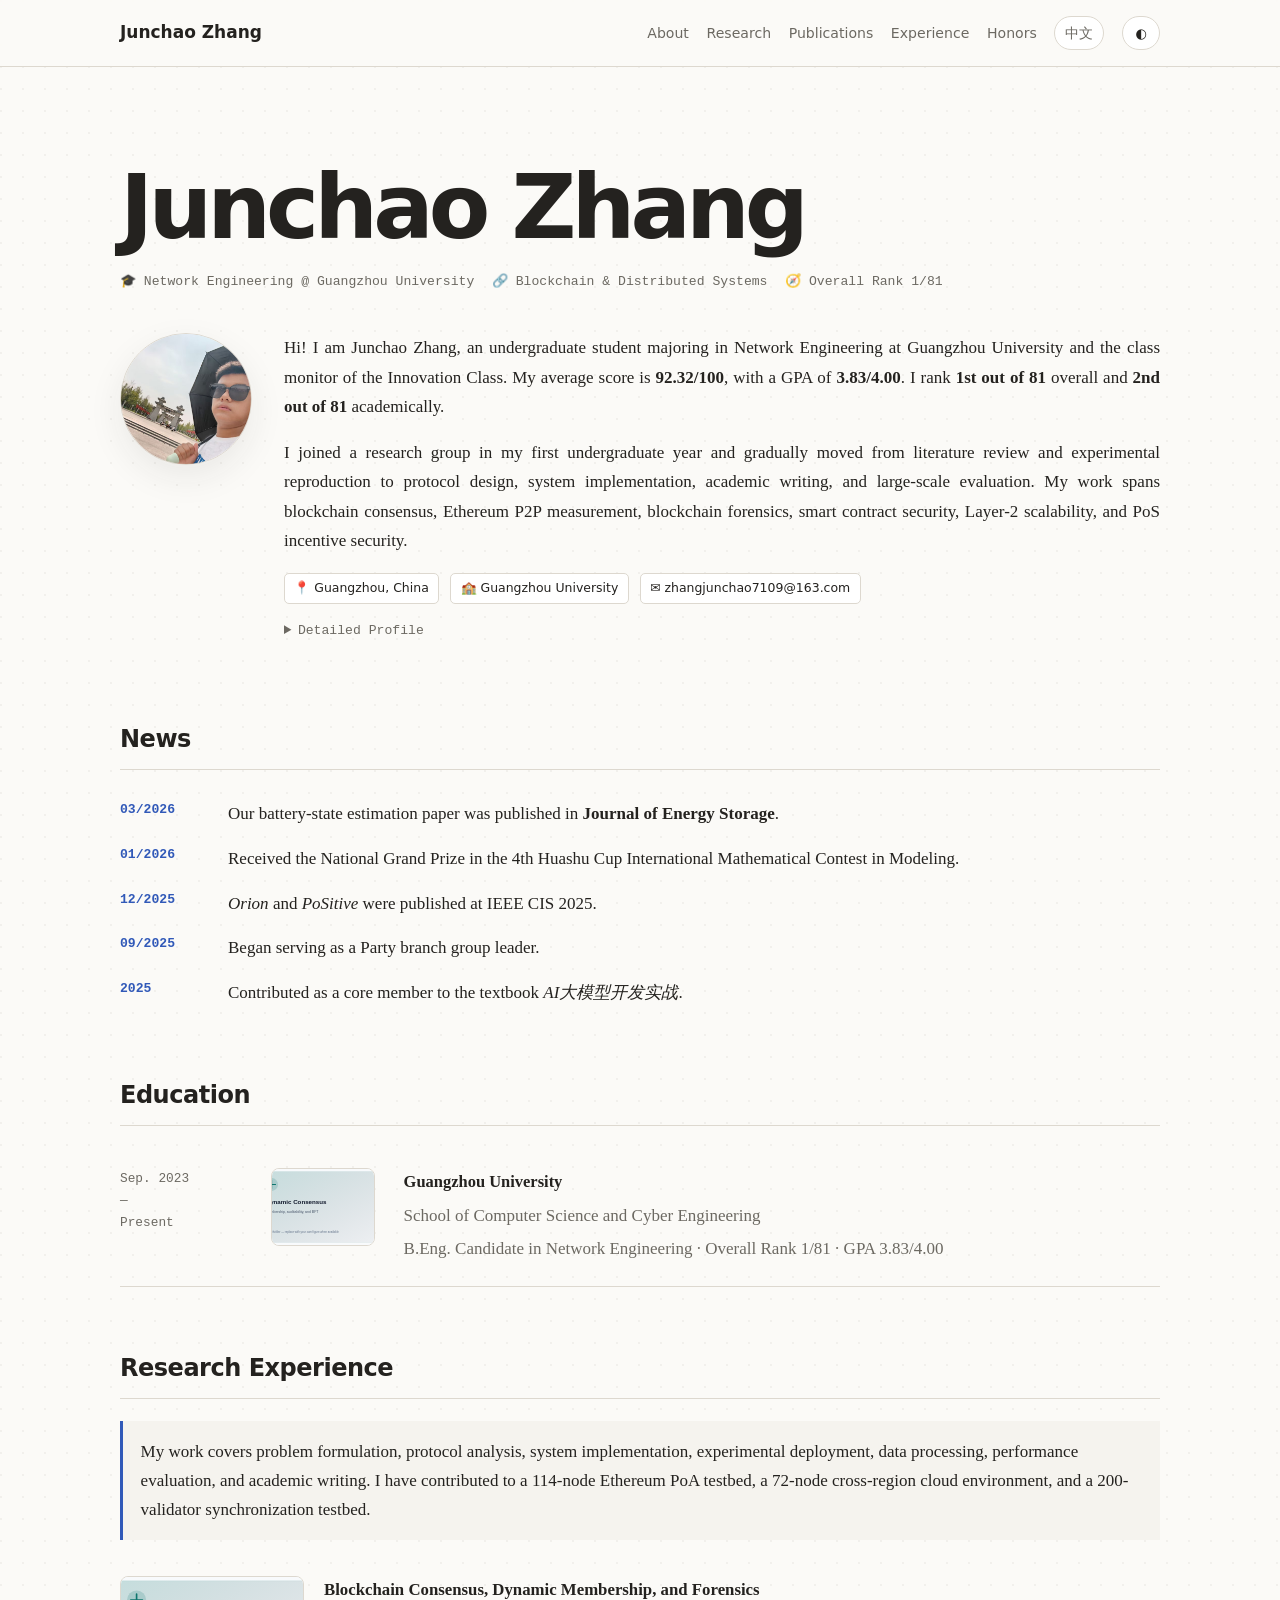
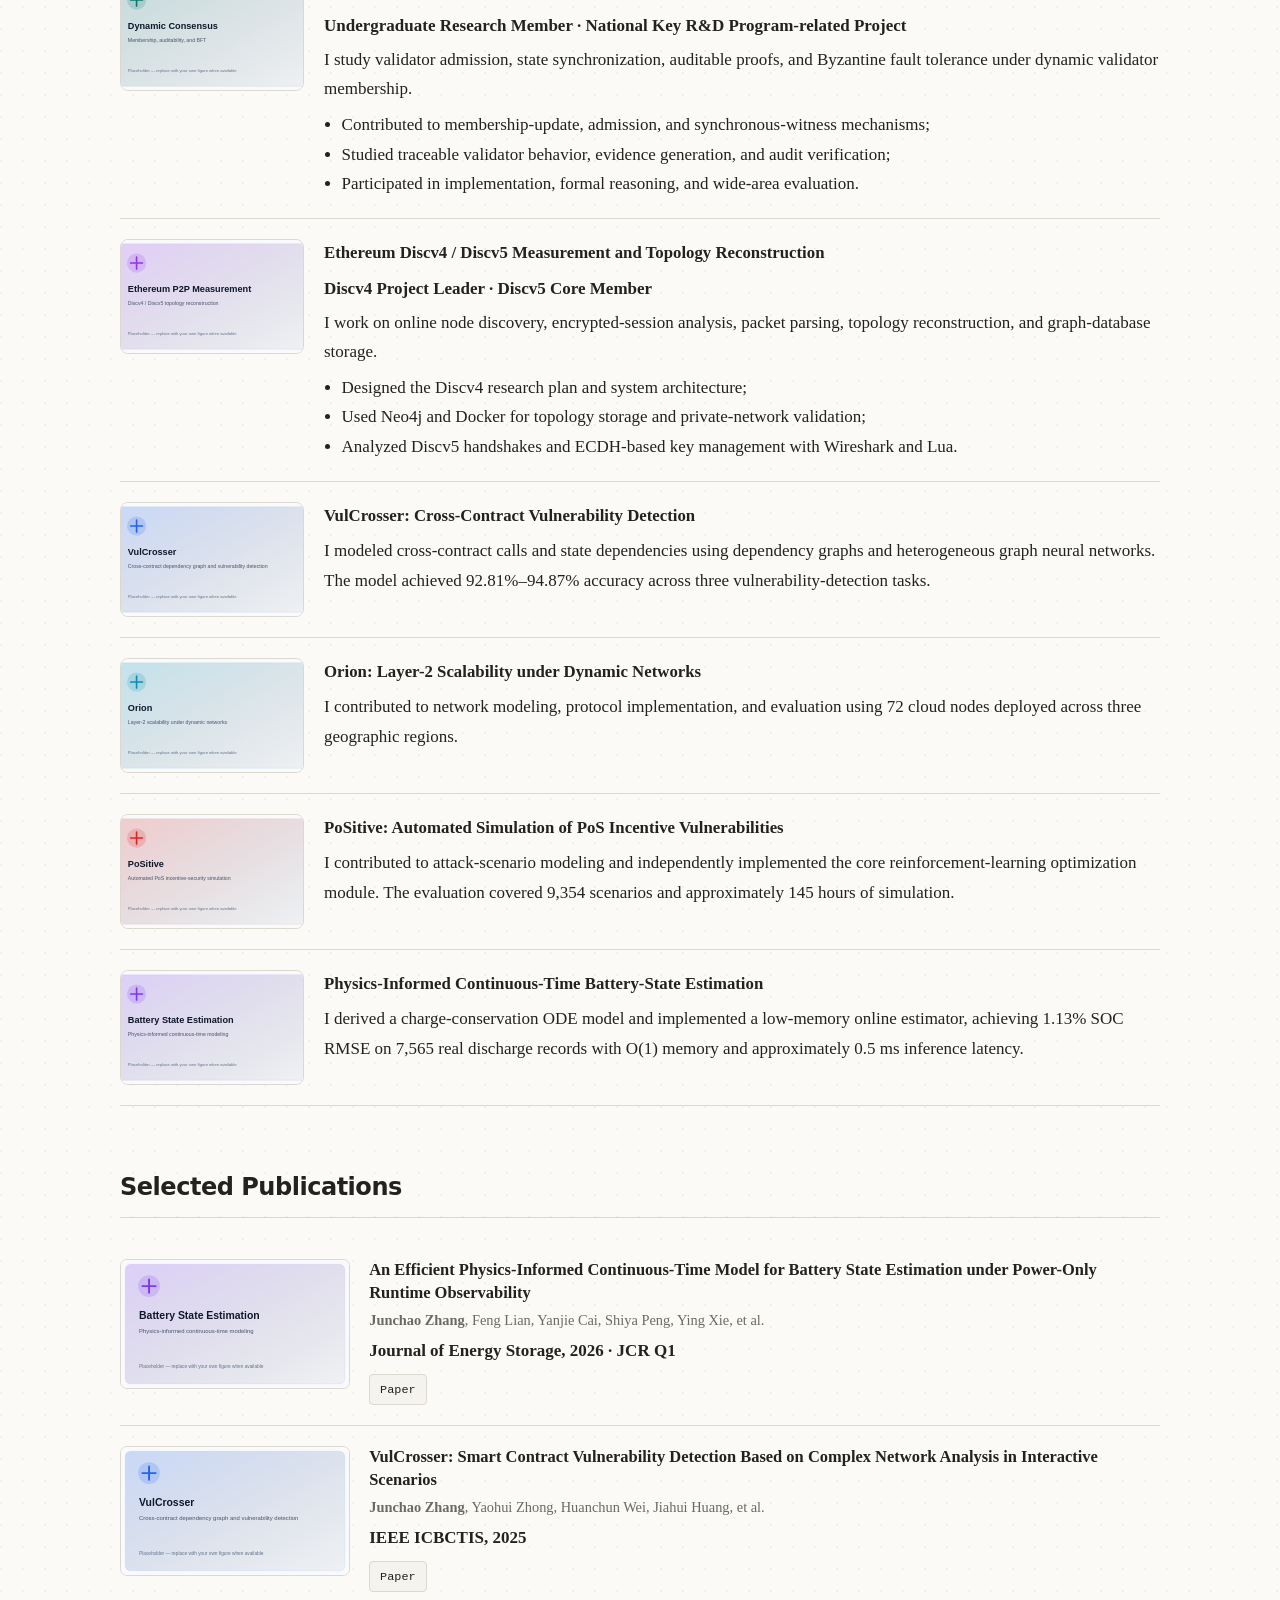
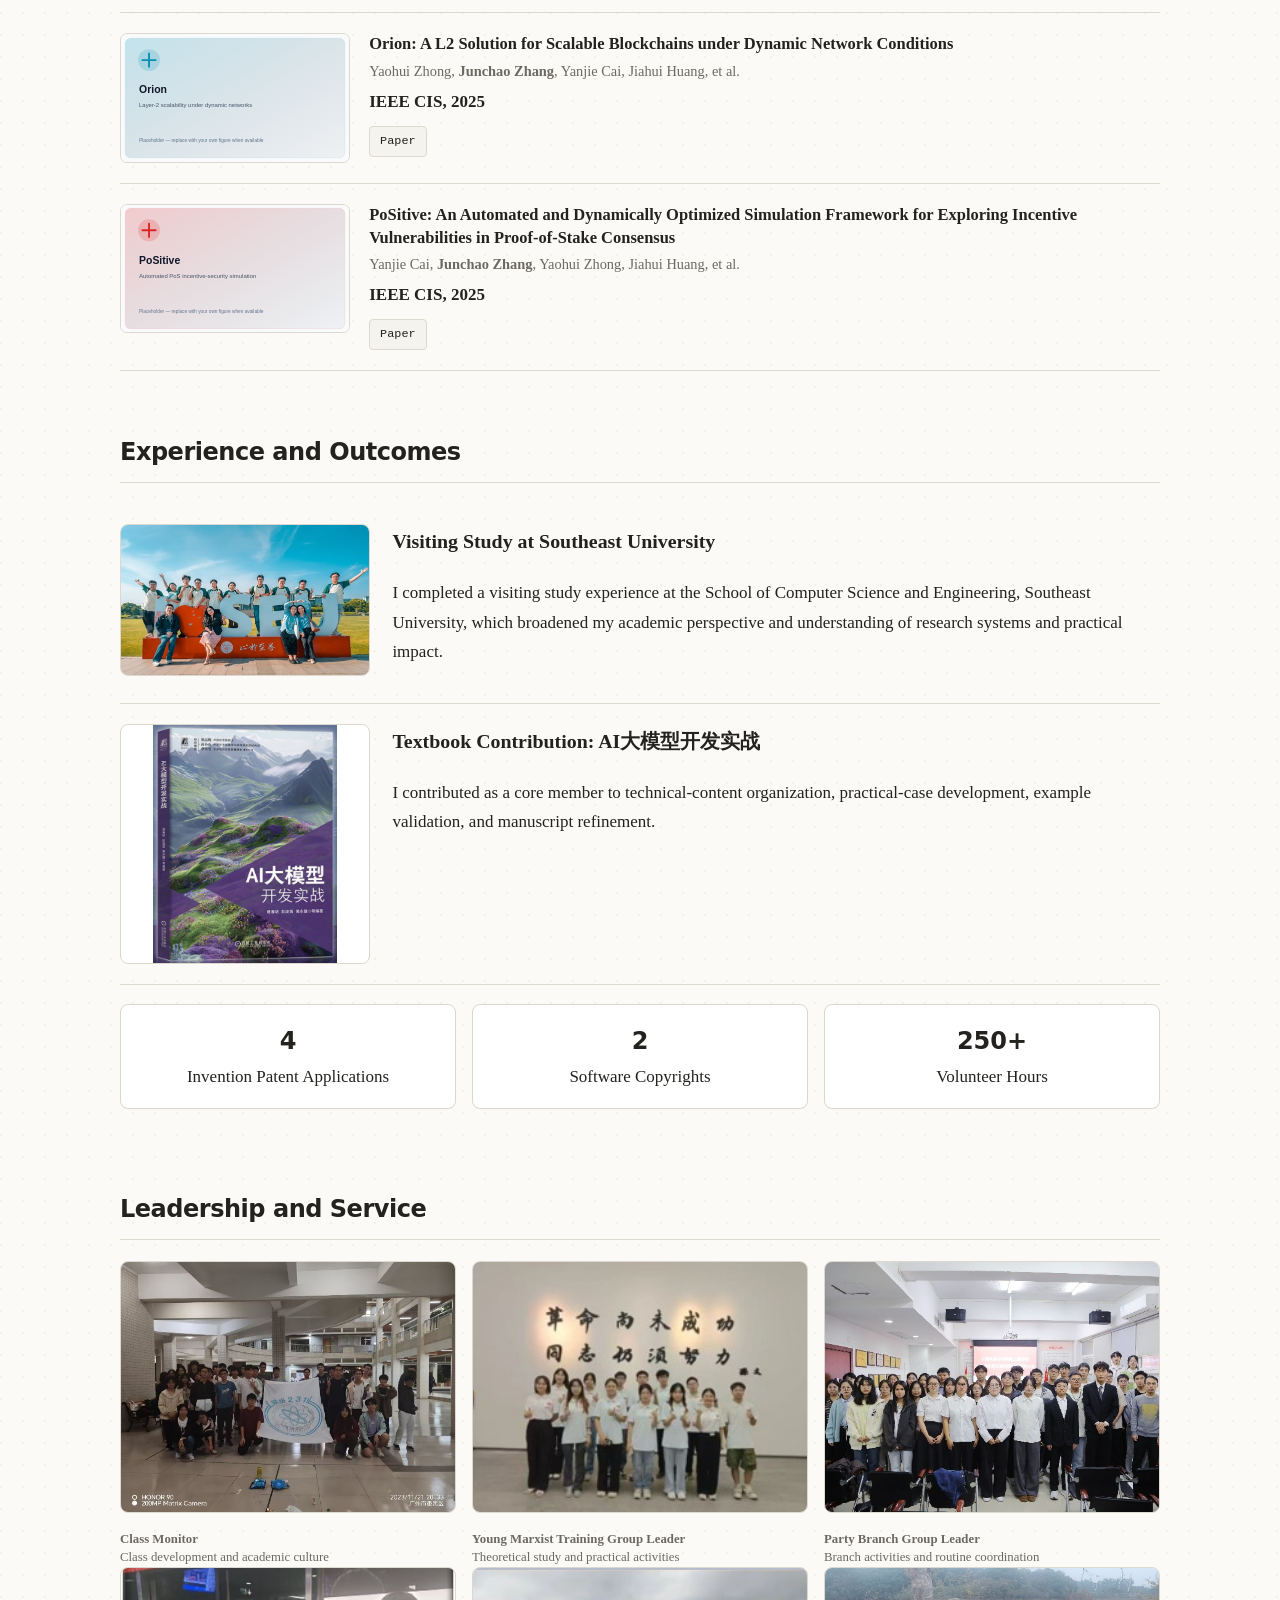
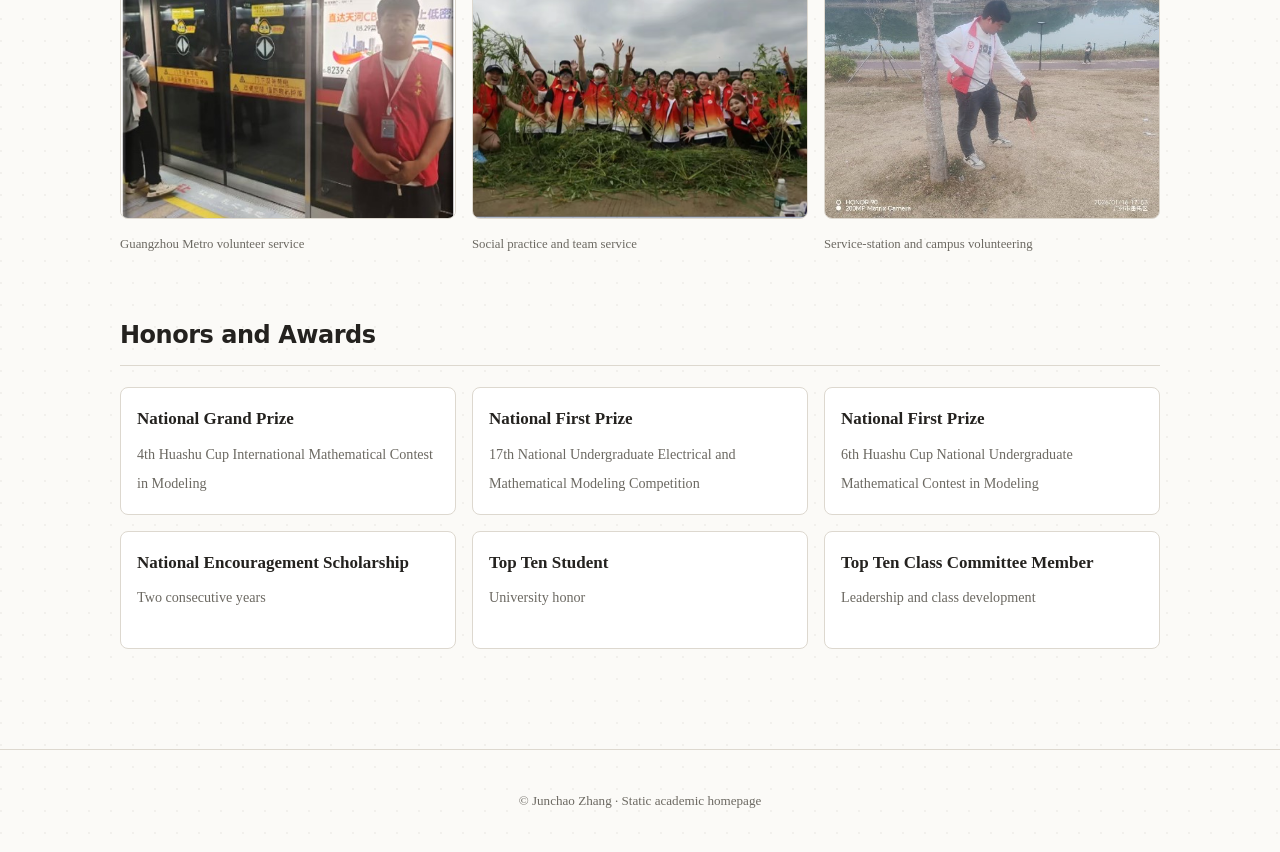
==== index.html @ 61261e75 "Add files via upload" ====
<!doctype html>
<html lang="en">
<head>
  <meta charset="utf-8">
  <meta name="viewport" content="width=device-width, initial-scale=1">
  <meta name="description" content="Junchao Zhang — Blockchain Systems · Distributed Systems · Network Measurement & Security">
  <title>Junchao Zhang</title>
  <link rel="stylesheet" href="css/style.css">
</head>
<body>
  <nav class="site-nav">
    <div class="nav-inner">
      <a class="brand" href="./">Junchao Zhang</a>
      <div class="nav-links">
        <a class="section-link" href="#about">About</a>
<a class="section-link" href="#research">Research</a>
<a class="section-link" href="#publications">Publications</a>
<a class="section-link" href="#experience">Experience</a>
<a class="section-link" href="#honors">Honors</a>
        <a class="tool-button" href="zh/">中文</a>
        <button class="tool-button" type="button" data-theme-toggle aria-label="Toggle theme">◐</button>
      </div>
    </div>
  </nav>

  <main>
<section id="about" class="hero">
  <h1>Junchao Zhang</h1>
  <div class="hero-tags">
    <span>🎓 Network Engineering @ Guangzhou University</span>
    <span>🔗 Blockchain & Distributed Systems</span>
    <span>🧭 Overall Rank 1/81</span>
  </div>

  <div class="intro-grid">
    <img class="avatar" src="images/profile.jpg" alt="Junchao Zhang">
    <div class="intro-text">
      <p>Hi! I am Junchao Zhang, an undergraduate student majoring in Network Engineering at Guangzhou University and the class monitor of the Innovation Class. My average score is <strong>92.32/100</strong>, with a GPA of <strong>3.83/4.00</strong>. I rank <strong>1st out of 81</strong> overall and <strong>2nd out of 81</strong> academically.</p>
      <p>I joined a research group in my first undergraduate year and gradually moved from literature review and experimental reproduction to protocol design, system implementation, academic writing, and large-scale evaluation. My work spans blockchain consensus, Ethereum P2P measurement, blockchain forensics, smart contract security, Layer-2 scalability, and PoS incentive security.</p>
      <div class="contact-row">
        <span class="pill">📍 Guangzhou, China</span>
        <span class="pill">🏫 Guangzhou University</span>
        <a class="pill" href="mailto:zhangjunchao7109@163.com">✉ zhangjunchao7109@163.com</a>
      </div>
      <details class="details">
        <summary>Detailed Profile</summary>
        <p>I am particularly interested in whether systems remain reliable, scalable, auditable, and verifiable under realistic, complex, and dynamic conditions. My research advisors are Associate Professor Teng Huang and Professor Lingxi Peng at Guangzhou University.</p>
      </details>
    </div>
  </div>
</section>

<section id="news">
  <h2 class="section-title">News</h2>
  <ul class="news-list">
    <li><span class="news-date">03/2026</span><span>Our battery-state estimation paper was published in <strong>Journal of Energy Storage</strong>.</span></li>
    <li><span class="news-date">01/2026</span><span>Received the National Grand Prize in the 4th Huashu Cup International Mathematical Contest in Modeling.</span></li>
    <li><span class="news-date">12/2025</span><span><em>Orion</em> and <em>PoSitive</em> were published at IEEE CIS 2025.</span></li>
    <li><span class="news-date">09/2025</span><span>Began serving as a Party branch group leader.</span></li>
    <li><span class="news-date">2025</span><span>Contributed as a core member to the textbook <em>AI大模型开发实战</em>.</span></li>
  </ul>
</section>

<section id="education">
  <h2 class="section-title">Education</h2>
  <div class="timeline-item">
    <div class="timeline-date">Sep. 2023<br>—<br>Present</div>
    <img class="timeline-logo" src="images/papers/consensus.svg" alt="Guangzhou University placeholder">
    <div class="timeline-body">
      <h3>Guangzhou University</h3>
      <p>School of Computer Science and Cyber Engineering</p>
      <p>B.Eng. Candidate in Network Engineering · Overall Rank 1/81 · GPA 3.83/4.00</p>
    </div>
  </div>
</section>

<section id="research">
  <h2 class="section-title">Research Experience</h2>
  <p class="research-summary">My work covers problem formulation, protocol analysis, system implementation, experimental deployment, data processing, performance evaluation, and academic writing. I have contributed to a 114-node Ethereum PoA testbed, a 72-node cross-region cloud environment, and a 200-validator synchronization testbed.</p>

  <article class="research-item">
    <img src="images/papers/consensus.svg" alt="Dynamic consensus placeholder">
    <div><h3>Blockchain Consensus, Dynamic Membership, and Forensics</h3><p><strong>Undergraduate Research Member · National Key R&D Program-related Project</strong></p><p>I study validator admission, state synchronization, auditable proofs, and Byzantine fault tolerance under dynamic validator membership.</p><ul><li>Contributed to membership-update, admission, and synchronous-witness mechanisms;</li><li>Studied traceable validator behavior, evidence generation, and audit verification;</li><li>Participated in implementation, formal reasoning, and wide-area evaluation.</li></ul></div>
  </article>

  <article class="research-item">
    <img src="images/papers/ethereum.svg" alt="Ethereum measurement placeholder">
    <div><h3>Ethereum Discv4 / Discv5 Measurement and Topology Reconstruction</h3><p><strong>Discv4 Project Leader · Discv5 Core Member</strong></p><p>I work on online node discovery, encrypted-session analysis, packet parsing, topology reconstruction, and graph-database storage.</p><ul><li>Designed the Discv4 research plan and system architecture;</li><li>Used Neo4j and Docker for topology storage and private-network validation;</li><li>Analyzed Discv5 handshakes and ECDH-based key management with Wireshark and Lua.</li></ul></div>
  </article>

  <article class="research-item">
    <img src="images/papers/vulcrosser.svg" alt="VulCrosser">
    <div><h3>VulCrosser: Cross-Contract Vulnerability Detection</h3><p>I modeled cross-contract calls and state dependencies using dependency graphs and heterogeneous graph neural networks. The model achieved 92.81%–94.87% accuracy across three vulnerability-detection tasks.</p></div>
  </article>

  <article class="research-item">
    <img src="images/papers/orion.svg" alt="Orion">
    <div><h3>Orion: Layer-2 Scalability under Dynamic Networks</h3><p>I contributed to network modeling, protocol implementation, and evaluation using 72 cloud nodes deployed across three geographic regions.</p></div>
  </article>

  <article class="research-item">
    <img src="images/papers/positive.svg" alt="PoSitive">
    <div><h3>PoSitive: Automated Simulation of PoS Incentive Vulnerabilities</h3><p>I contributed to attack-scenario modeling and independently implemented the core reinforcement-learning optimization module. The evaluation covered 9,354 scenarios and approximately 145 hours of simulation.</p></div>
  </article>

  <article class="research-item">
    <img src="images/papers/battery.svg" alt="Battery state estimation">
    <div><h3>Physics-Informed Continuous-Time Battery-State Estimation</h3><p>I derived a charge-conservation ODE model and implemented a low-memory online estimator, achieving 1.13% SOC RMSE on 7,565 real discharge records with O(1) memory and approximately 0.5 ms inference latency.</p></div>
  </article>
</section>

<section id="publications">
  <h2 class="section-title">Selected Publications</h2>
  <article class="paper"><img class="paper-thumb" src="images/papers/battery.svg" alt="Battery paper"><div><h3>An Efficient Physics-Informed Continuous-Time Model for Battery State Estimation under Power-Only Runtime Observability</h3><p class="authors"><strong>Junchao Zhang</strong>, Feng Lian, Yanjie Cai, Shiya Peng, Ying Xie, et al.</p><p class="venue">Journal of Energy Storage, 2026 · JCR Q1</p><div class="buttons"><a class="button" href="https://www.sciencedirect.com/science/article/pii/S2352152X26031920">Paper</a></div></div></article>
  <article class="paper"><img class="paper-thumb" src="images/papers/vulcrosser.svg" alt="VulCrosser paper"><div><h3>VulCrosser: Smart Contract Vulnerability Detection Based on Complex Network Analysis in Interactive Scenarios</h3><p class="authors"><strong>Junchao Zhang</strong>, Yaohui Zhong, Huanchun Wei, Jiahui Huang, et al.</p><p class="venue">IEEE ICBCTIS, 2025</p><div class="buttons"><a class="button" href="https://ieeexplore.ieee.org/document/11387622">Paper</a></div></div></article>
  <article class="paper"><img class="paper-thumb" src="images/papers/orion.svg" alt="Orion paper"><div><h3>Orion: A L2 Solution for Scalable Blockchains under Dynamic Network Conditions</h3><p class="authors">Yaohui Zhong, <strong>Junchao Zhang</strong>, Yanjie Cai, Jiahui Huang, et al.</p><p class="venue">IEEE CIS, 2025</p><div class="buttons"><a class="button" href="https://ieeexplore.ieee.org/document/11433893">Paper</a></div></div></article>
  <article class="paper"><img class="paper-thumb" src="images/papers/positive.svg" alt="PoSitive paper"><div><h3>PoSitive: An Automated and Dynamically Optimized Simulation Framework for Exploring Incentive Vulnerabilities in Proof-of-Stake Consensus</h3><p class="authors">Yanjie Cai, <strong>Junchao Zhang</strong>, Yaohui Zhong, Jiahui Huang, et al.</p><p class="venue">IEEE CIS, 2025</p><div class="buttons"><a class="button" href="https://ieeexplore.ieee.org/document/11433744">Paper</a></div></div></article>
</section>

<section id="experience">
  <h2 class="section-title">Experience and Outcomes</h2>
  <article class="feature"><img src="images/seu-visit.jpg" alt="Southeast University"><div><h3>Visiting Study at Southeast University</h3><p>I completed a visiting study experience at the School of Computer Science and Engineering, Southeast University, which broadened my academic perspective and understanding of research systems and practical impact.</p></div></article>
  <article class="feature book"><img src="images/ai-large-model-book.jpg" alt="AI textbook"><div><h3>Textbook Contribution: AI大模型开发实战</h3><p>I contributed as a core member to technical-content organization, practical-case development, example validation, and manuscript refinement.</p></div></article>
  <div class="stat-grid"><div class="stat"><strong>4</strong>Invention Patent Applications</div><div class="stat"><strong>2</strong>Software Copyrights</div><div class="stat"><strong>250+</strong>Volunteer Hours</div></div>
</section>

<section id="leadership">
  <h2 class="section-title">Leadership and Service</h2>
  <div class="photo-grid"><figure><img src="images/class-leadership.jpg" alt="Class monitor"><figcaption><strong>Class Monitor</strong><br>Class development and academic culture</figcaption></figure><figure><img src="images/qingma-group.jpg" alt="Young Marxist Training Program"><figcaption><strong>Young Marxist Training Group Leader</strong><br>Theoretical study and practical activities</figcaption></figure><figure><img src="images/party-branch.jpg" alt="Party branch"><figcaption><strong>Party Branch Group Leader</strong><br>Branch activities and routine coordination</figcaption></figure></div>
  <div class="photo-grid"><figure><img src="images/metro-volunteering.jpg" alt="Metro volunteering"><figcaption>Guangzhou Metro volunteer service</figcaption></figure><figure><img src="images/social-practice.png" alt="Social practice"><figcaption>Social practice and team service</figcaption></figure><figure><img src="images/station-volunteering.jpg" alt="Station volunteering"><figcaption>Service-station and campus volunteering</figcaption></figure></div>
</section>

<section id="honors">
  <h2 class="section-title">Honors and Awards</h2>
  <div class="honor-grid"><div class="honor"><strong>National Grand Prize</strong><small>4th Huashu Cup International Mathematical Contest in Modeling</small></div><div class="honor"><strong>National First Prize</strong><small>17th National Undergraduate Electrical and Mathematical Modeling Competition</small></div><div class="honor"><strong>National First Prize</strong><small>6th Huashu Cup National Undergraduate Mathematical Contest in Modeling</small></div><div class="honor"><strong>National Encouragement Scholarship</strong><small>Two consecutive years</small></div><div class="honor"><strong>Top Ten Student</strong><small>University honor</small></div><div class="honor"><strong>Top Ten Class Committee Member</strong><small>Leadership and class development</small></div></div>
</section>
</main>

  <footer>© Junchao Zhang · Static academic homepage</footer>
  <script src="js/main.js"></script>
</body>
</html>
---- css/style.css ----
:root {
  --bg: #fbfaf7;
  --surface: #ffffff;
  --surface-soft: #f5f3ee;
  --text: #24221f;
  --muted: #6c6962;
  --line: #ddd8cf;
  --link: #3159b8;
  --accent: #3159b8;
  --accent-soft: #e9eefc;
  --shadow: 0 12px 34px rgba(43, 39, 33, .08);
  --max: 1040px;
}

[data-theme="dark"] {
  --bg: #161616;
  --surface: #202020;
  --surface-soft: #282828;
  --text: #f2efe8;
  --muted: #b7b2a8;
  --line: #3a3935;
  --link: #8eb0ff;
  --accent: #8eb0ff;
  --accent-soft: #263657;
  --shadow: 0 14px 38px rgba(0, 0, 0, .25);
}

* { box-sizing: border-box; }

html {
  scroll-behavior: smooth;
  scroll-padding-top: 86px;
}

body {
  margin: 0;
  background:
    radial-gradient(circle at 1px 1px, rgba(90, 82, 68, .06) 1px, transparent 0) 0 0 / 22px 22px,
    var(--bg);
  color: var(--text);
  font-family: Georgia, "Times New Roman", "Noto Serif SC", "Songti SC", serif;
  font-size: 17px;
  line-height: 1.72;
}

a { color: var(--link); }
img { max-width: 100%; }

.site-nav {
  position: sticky;
  top: 0;
  z-index: 50;
  border-bottom: 1px solid var(--line);
  background: color-mix(in srgb, var(--bg) 92%, transparent);
  backdrop-filter: blur(12px);
}

.nav-inner {
  display: flex;
  align-items: center;
  width: min(var(--max), calc(100% - 32px));
  min-height: 66px;
  margin: 0 auto;
}

.brand {
  margin-right: auto;
  color: var(--text);
  font-family: ui-sans-serif, system-ui, sans-serif;
  font-weight: 750;
  text-decoration: none;
}

.nav-links {
  display: flex;
  gap: 1.1rem;
  align-items: center;
}

.nav-links a {
  color: var(--muted);
  font-family: ui-sans-serif, system-ui, sans-serif;
  font-size: .88rem;
  text-decoration: none;
}

.nav-links a:hover { color: var(--text); }

.tool-button {
  display: inline-flex;
  min-width: 38px;
  height: 34px;
  padding: 0 10px;
  align-items: center;
  justify-content: center;
  border: 1px solid var(--line);
  border-radius: 999px;
  background: var(--surface);
  color: var(--text);
  cursor: pointer;
  font-family: ui-sans-serif, system-ui, sans-serif;
  font-size: .82rem;
  text-decoration: none;
}

main {
  width: min(var(--max), calc(100% - 32px));
  margin: 0 auto;
  padding: 52px 0 84px;
}

.hero h1 {
  margin: 0;
  font-family: ui-sans-serif, system-ui, sans-serif;
  font-size: clamp(3rem, 7vw, 5.6rem);
  line-height: .98;
  letter-spacing: -.055em;
}

.hero-tags {
  display: flex;
  flex-wrap: wrap;
  gap: .7rem 1.1rem;
  margin: 1.2rem 0 2.5rem;
  color: var(--muted);
  font-family: ui-monospace, SFMono-Regular, Menlo, monospace;
  font-size: .82rem;
}

.intro-grid {
  display: grid;
  grid-template-columns: 132px minmax(0, 1fr);
  gap: 2rem;
  align-items: start;
}

.avatar {
  width: 132px;
  height: 132px;
  object-fit: cover;
  border: 1px solid var(--line);
  border-radius: 50%;
  box-shadow: var(--shadow);
}

.intro-text p {
  margin-top: 0;
  text-align: justify;
}

.contact-row {
  display: flex;
  flex-wrap: wrap;
  gap: .7rem;
  margin-top: 1.1rem;
}

.pill {
  display: inline-flex;
  padding: .24rem .58rem;
  border: 1px solid var(--line);
  border-radius: 5px;
  background: var(--surface);
  color: var(--text);
  font-family: ui-sans-serif, system-ui, sans-serif;
  font-size: .78rem;
  text-decoration: none;
}

.details summary {
  margin: 1rem 0;
  color: var(--muted);
  cursor: pointer;
  font-family: ui-monospace, SFMono-Regular, Menlo, monospace;
  font-size: .82rem;
}

section {
  padding: 2.8rem 0 1rem;
}

.section-title {
  margin: 0 0 1.35rem;
  padding-bottom: .55rem;
  border-bottom: 1px solid var(--line);
  font-family: ui-sans-serif, system-ui, sans-serif;
  font-size: 1.5rem;
  letter-spacing: -.02em;
}

.news-list {
  margin: 0;
  padding: 0;
  list-style: none;
}

.news-list li {
  display: grid;
  grid-template-columns: 92px minmax(0, 1fr);
  gap: 1rem;
  padding: .48rem 0;
}

.news-date {
  color: var(--accent);
  font-family: ui-monospace, SFMono-Regular, Menlo, monospace;
  font-size: .82rem;
  font-weight: 700;
}

.timeline-item {
  display: grid;
  grid-template-columns: 130px 112px minmax(0, 1fr);
  gap: 1.3rem;
  align-items: start;
  padding: 1.25rem 0;
  border-bottom: 1px solid var(--line);
}

.timeline-date {
  color: var(--muted);
  font-family: ui-monospace, SFMono-Regular, Menlo, monospace;
  font-size: .8rem;
  white-space: pre-line;
}

.timeline-logo {
  width: 104px;
  height: 78px;
  object-fit: cover;
  border: 1px solid var(--line);
  border-radius: 8px;
  background: var(--surface);
}

.timeline-body h3 {
  margin: 0 0 .3rem;
  font-size: 1.03rem;
}

.timeline-body p {
  margin: .2rem 0;
  color: var(--muted);
}

.research-summary {
  margin: 0 0 1rem;
  padding: 1rem 1.1rem;
  border-left: 3px solid var(--accent);
  background: var(--surface-soft);
}

.research-item {
  display: grid;
  grid-template-columns: 184px minmax(0, 1fr);
  gap: 1.25rem;
  padding: 1.25rem 0;
  border-bottom: 1px solid var(--line);
}

.research-item img {
  width: 184px;
  aspect-ratio: 16 / 10;
  object-fit: cover;
  border: 1px solid var(--line);
  border-radius: 8px;
  background: var(--surface);
}

.research-item h3 {
  margin: 0 0 .35rem;
  font-size: 1.05rem;
}

.research-item p {
  margin: .3rem 0;
}

.research-item ul {
  margin: .45rem 0 0;
  padding-left: 1.1rem;
}

.paper {
  display: grid;
  grid-template-columns: 230px minmax(0, 1fr);
  gap: 1.2rem;
  padding: 1.25rem 0;
  border-bottom: 1px solid var(--line);
}

.paper-thumb {
  width: 230px;
  aspect-ratio: 16 / 9;
  object-fit: cover;
  border: 1px solid var(--line);
  border-radius: 7px;
  background: var(--surface);
}

.paper h3 {
  margin: 0 0 .32rem;
  font-size: 1.03rem;
  line-height: 1.38;
}

.authors {
  margin: .15rem 0;
  color: var(--muted);
  font-size: .9rem;
  line-height: 1.5;
}

.venue {
  margin: .25rem 0 .6rem;
  font-weight: 700;
}

.buttons {
  display: flex;
  flex-wrap: wrap;
  gap: .45rem;
}

.button {
  display: inline-flex;
  padding: .27rem .62rem;
  border: 1px solid var(--line);
  border-radius: 4px;
  background: var(--surface-soft);
  color: var(--text);
  font-family: ui-monospace, SFMono-Regular, Menlo, monospace;
  font-size: .74rem;
  text-decoration: none;
}

.feature {
  display: grid;
  grid-template-columns: 250px minmax(0, 1fr);
  gap: 1.4rem;
  padding: 1.25rem 0;
  border-bottom: 1px solid var(--line);
}

.feature img {
  width: 250px;
  max-height: 240px;
  object-fit: cover;
  border: 1px solid var(--line);
  border-radius: 8px;
}

.feature.book img {
  object-fit: contain;
  background: white;
}

.feature h3 { margin-top: 0; }

.stat-grid, .photo-grid, .honor-grid {
  display: grid;
  gap: 1rem;
}

.stat-grid {
  grid-template-columns: repeat(3, minmax(0, 1fr));
  margin: 1.2rem 0;
}

.stat {
  padding: 1rem;
  border: 1px solid var(--line);
  border-radius: 8px;
  background: var(--surface);
  text-align: center;
}

.stat strong {
  display: block;
  font-family: ui-sans-serif, system-ui, sans-serif;
  font-size: 1.5rem;
}

.photo-grid {
  grid-template-columns: repeat(3, minmax(0, 1fr));
}

.photo-grid figure { margin: 0; }

.photo-grid img {
  width: 100%;
  aspect-ratio: 4 / 3;
  object-fit: cover;
  border: 1px solid var(--line);
  border-radius: 8px;
}

.photo-grid figcaption {
  margin-top: .45rem;
  color: var(--muted);
  font-size: .8rem;
  line-height: 1.45;
}

.honor-grid {
  grid-template-columns: repeat(3, minmax(0, 1fr));
}

.honor {
  min-height: 118px;
  padding: 1rem;
  border: 1px solid var(--line);
  border-radius: 8px;
  background: var(--surface);
}

.honor strong {
  display: block;
  margin-bottom: .35rem;
}

.honor small { color: var(--muted); }

footer {
  padding: 2.5rem 0;
  border-top: 1px solid var(--line);
  color: var(--muted);
  text-align: center;
  font-size: .82rem;
}

@media (max-width: 820px) {
  .nav-links a.section-link { display: none; }
  main { padding-top: 34px; }
  .intro-grid,
  .timeline-item,
  .research-item,
  .paper,
  .feature {
    grid-template-columns: 1fr;
  }
  .avatar { width: 116px; height: 116px; }
  .timeline-logo,
  .research-item img,
  .paper-thumb,
  .feature img {
    width: 100%;
    max-width: 100%;
  }
  .stat-grid,
  .photo-grid,
  .honor-grid {
    grid-template-columns: 1fr;
  }
  .intro-text p { text-align: left; }
}

@media (max-width: 520px) {
  body { font-size: 16px; }
  .nav-inner, main { width: min(100% - 22px, var(--max)); }
  .hero h1 { font-size: 2.8rem; }
  .news-list li { grid-template-columns: 76px 1fr; gap: .7rem; }
}
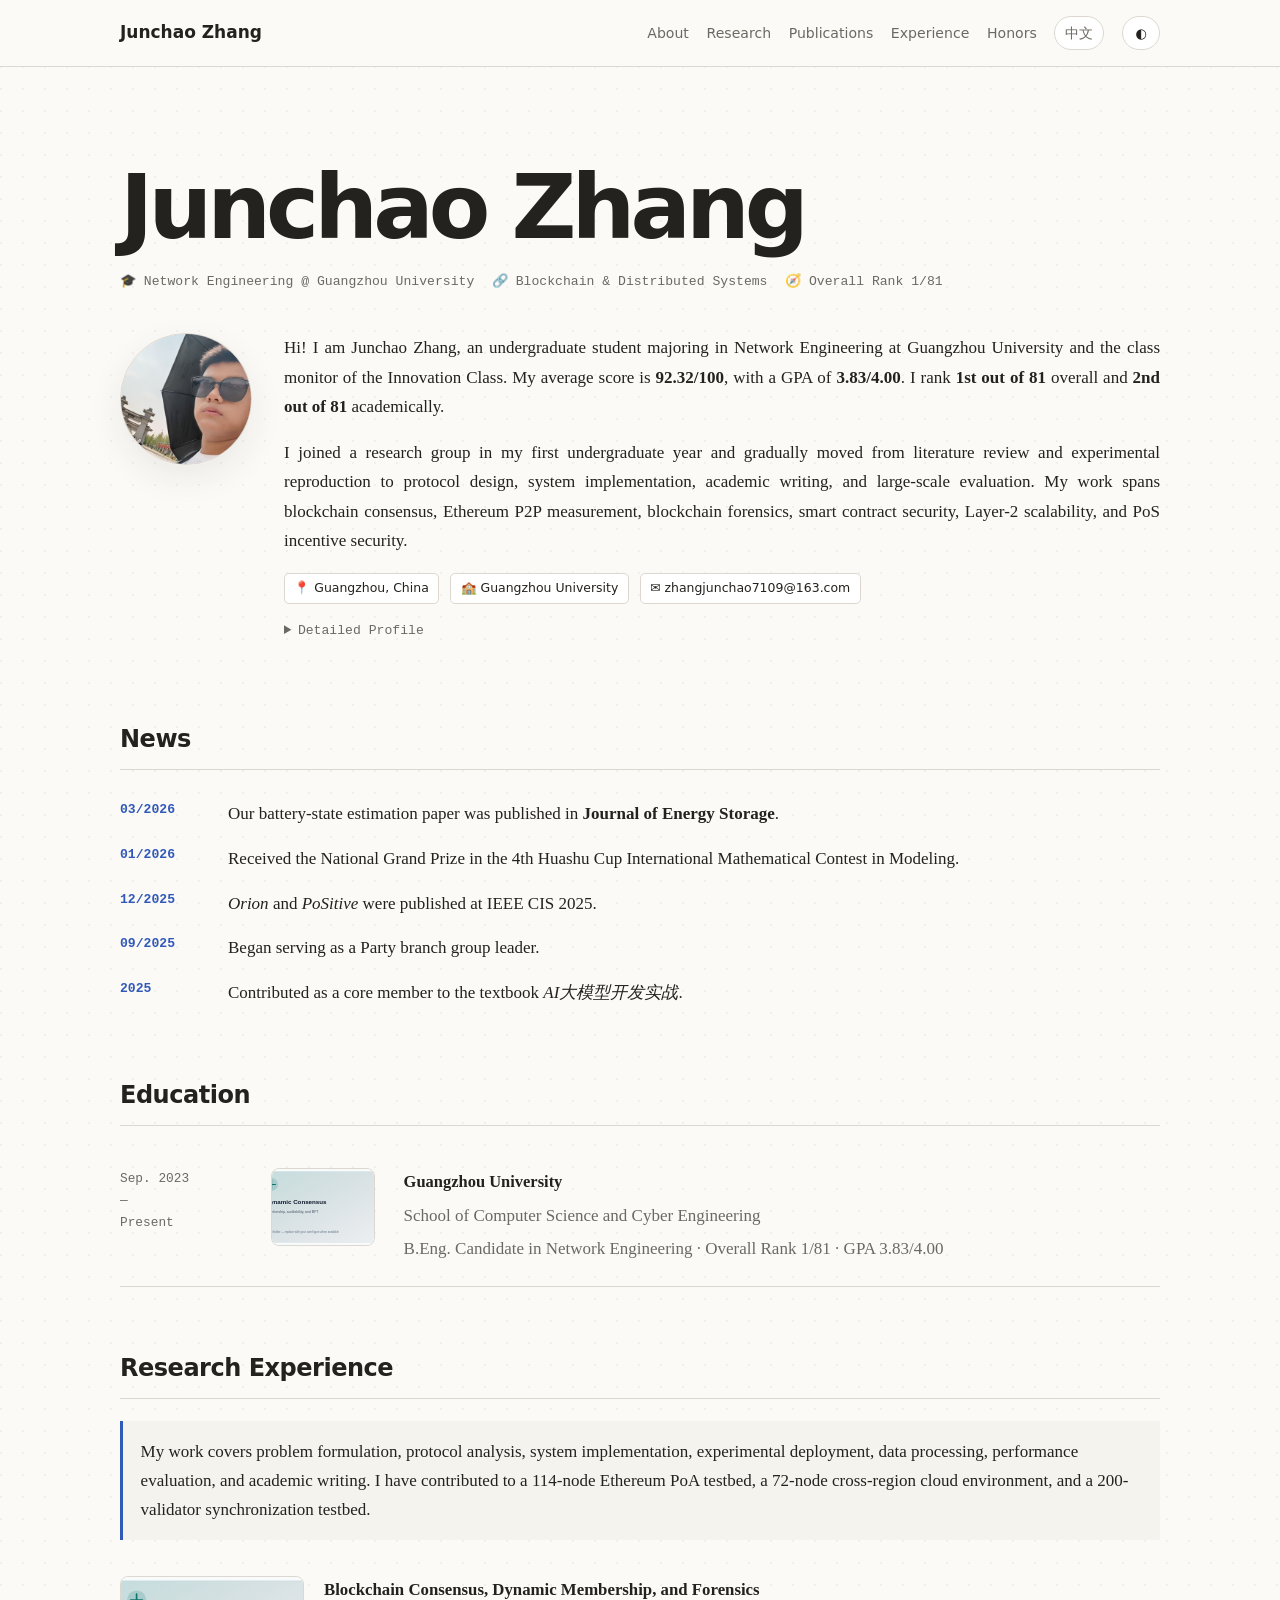
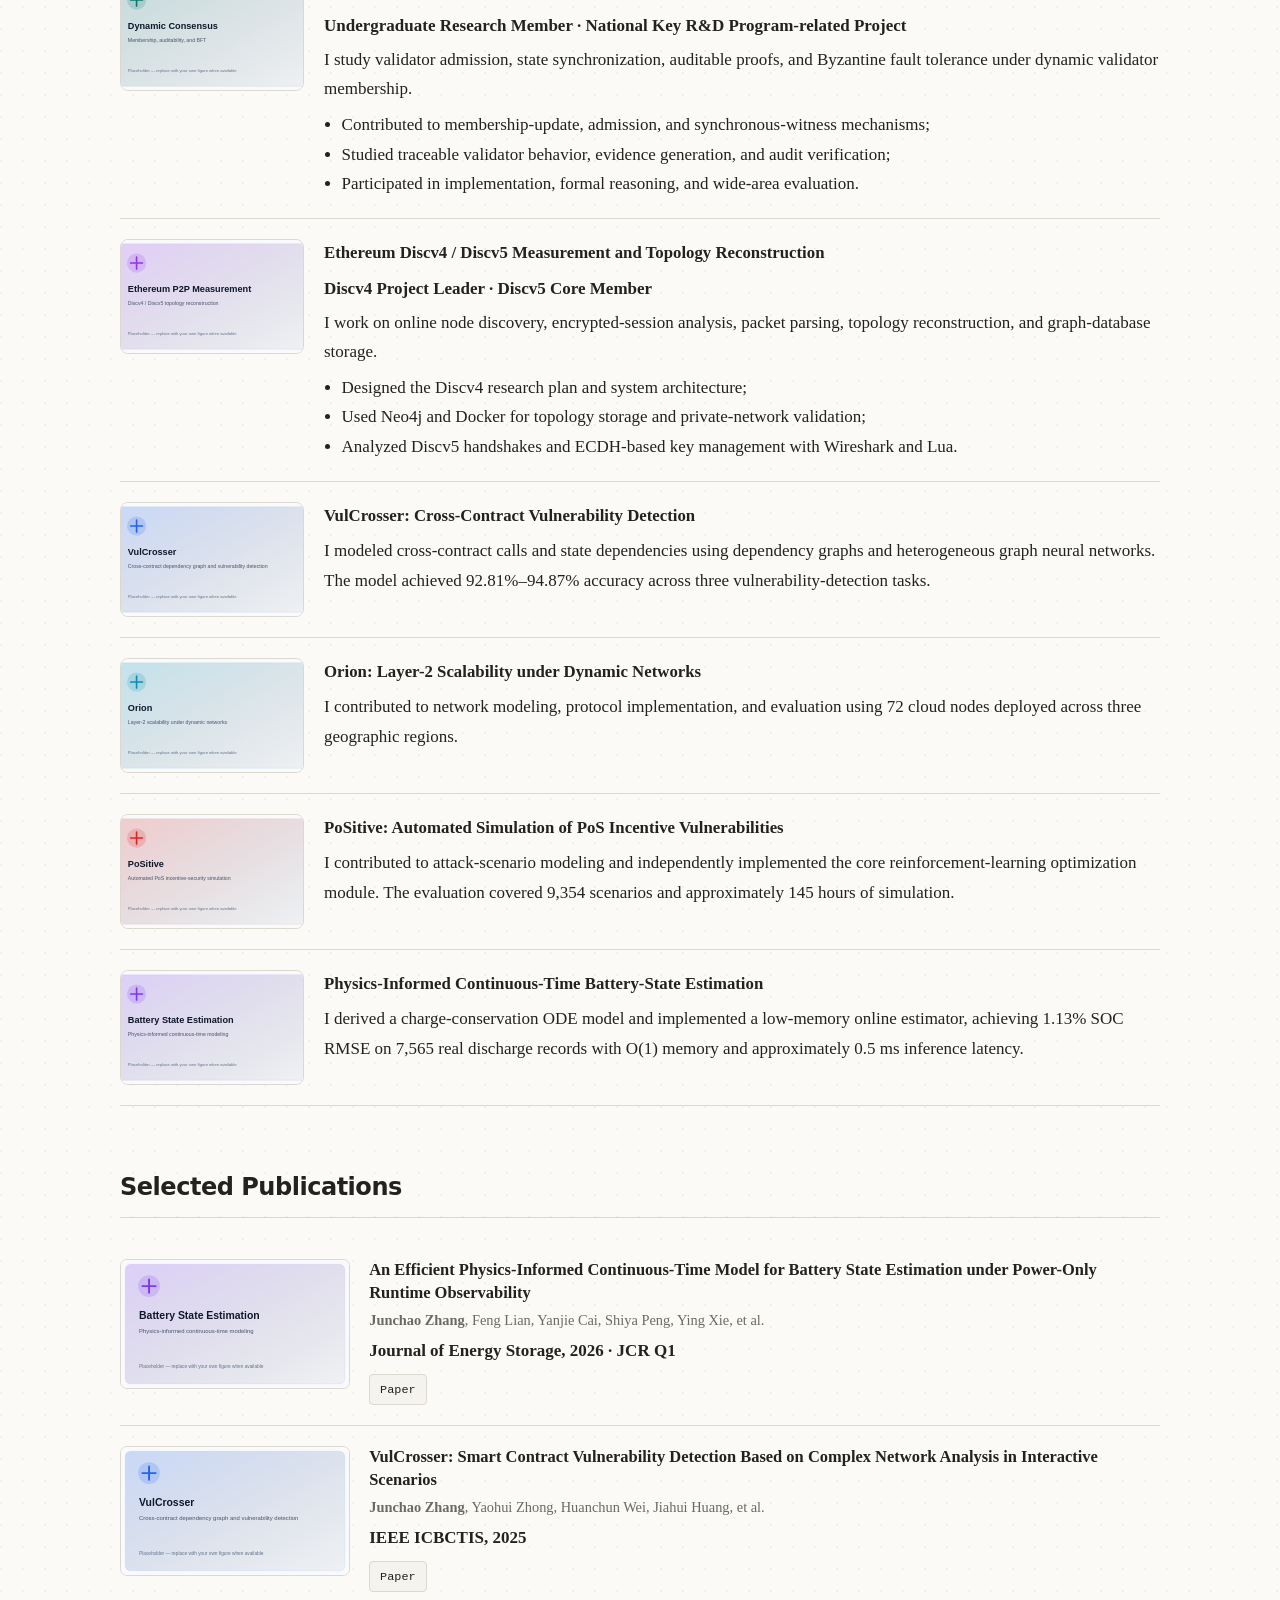
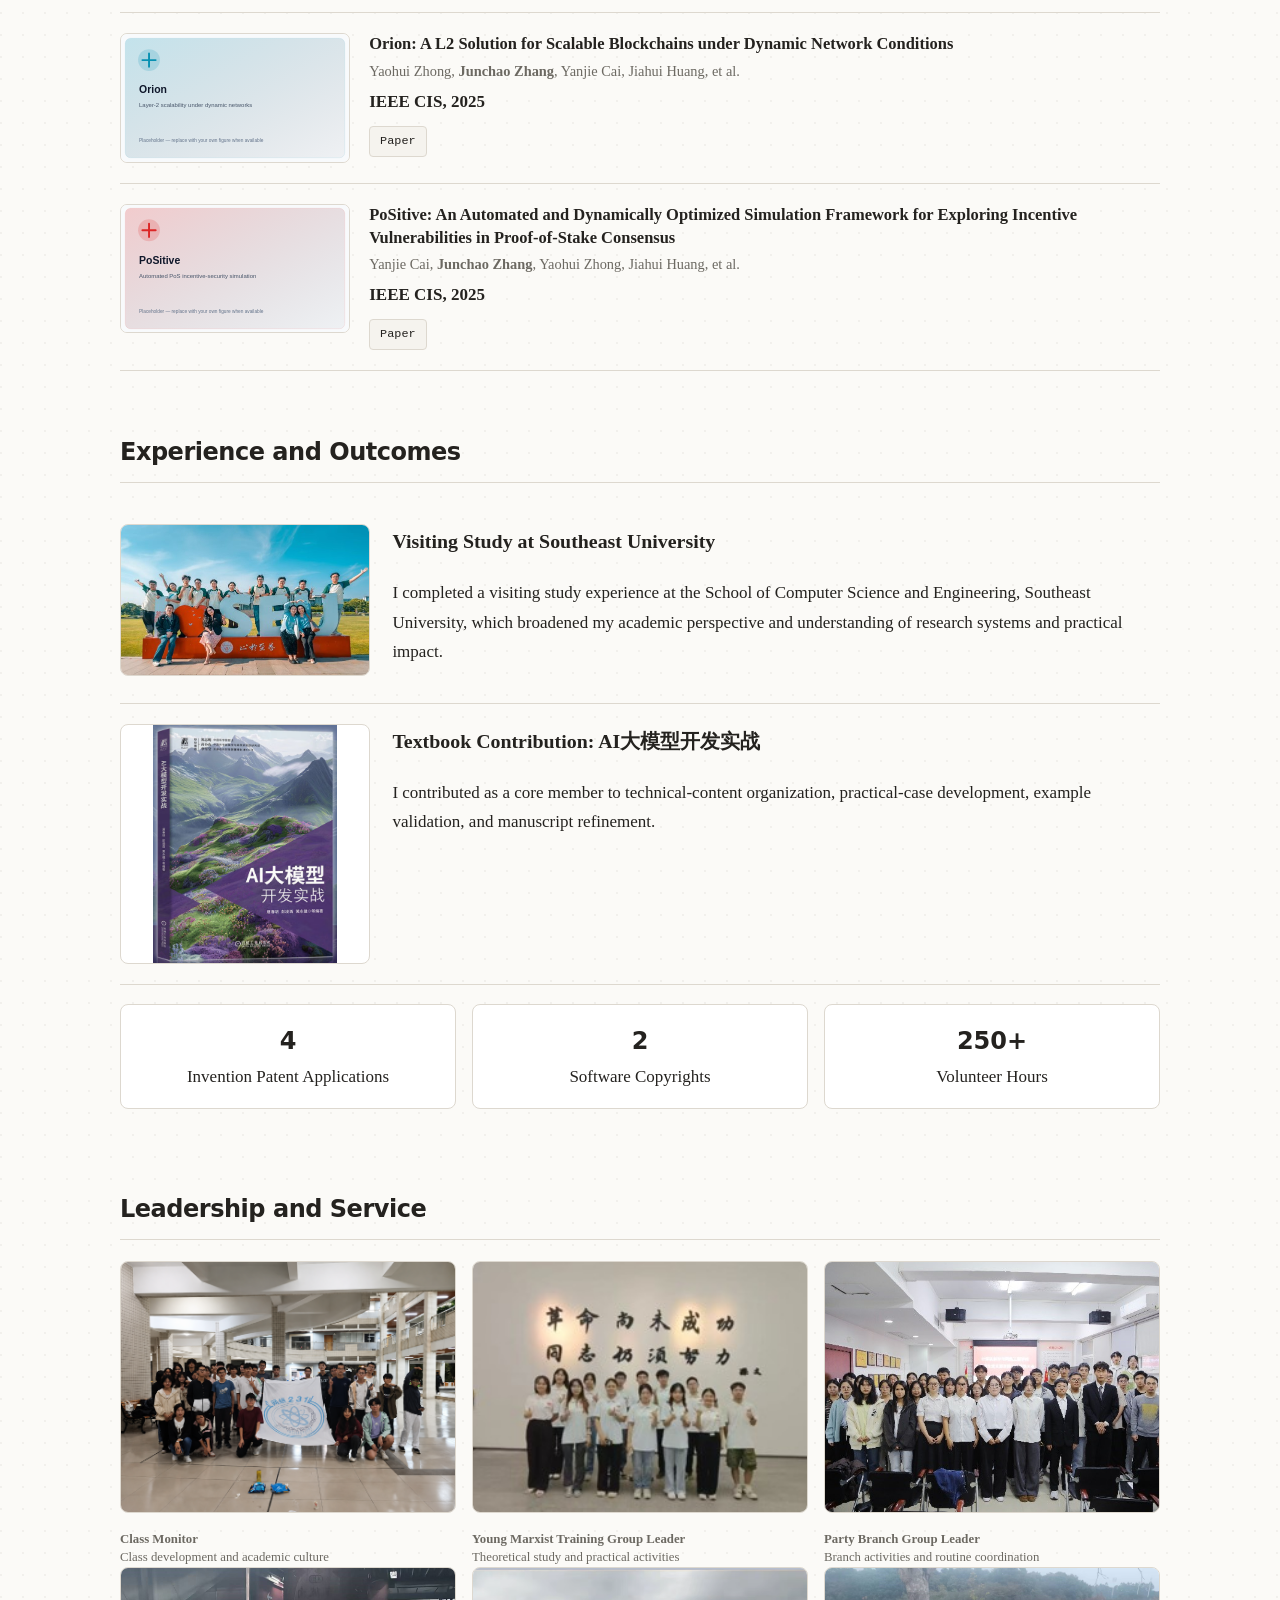
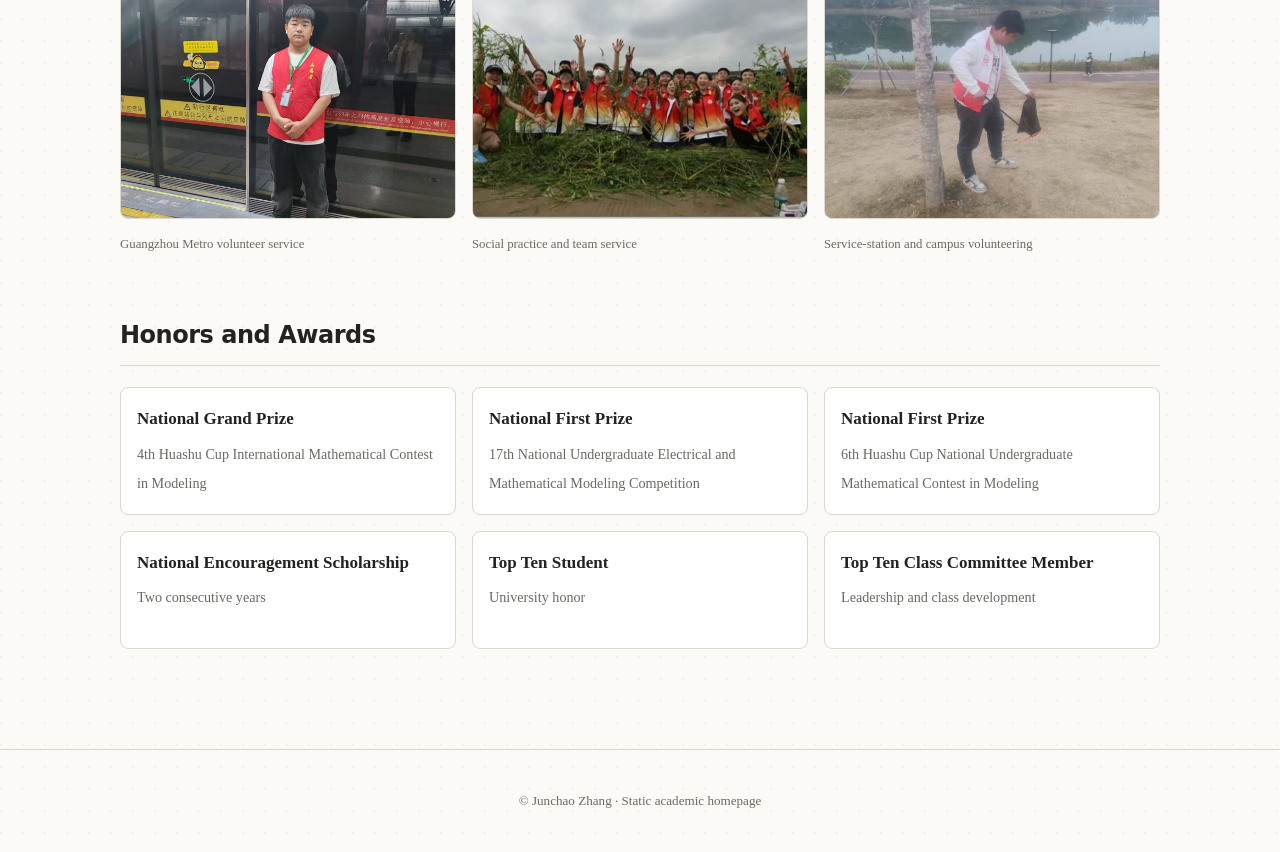
==== commit b604893d: "Update index.html" ====
--- a/index.html
+++ b/index.html
@@ -1,4 +1,4 @@
-<!doctype html>
+<!doctype html> 
 <html lang="en">
 <head>
   <meta charset="utf-8">
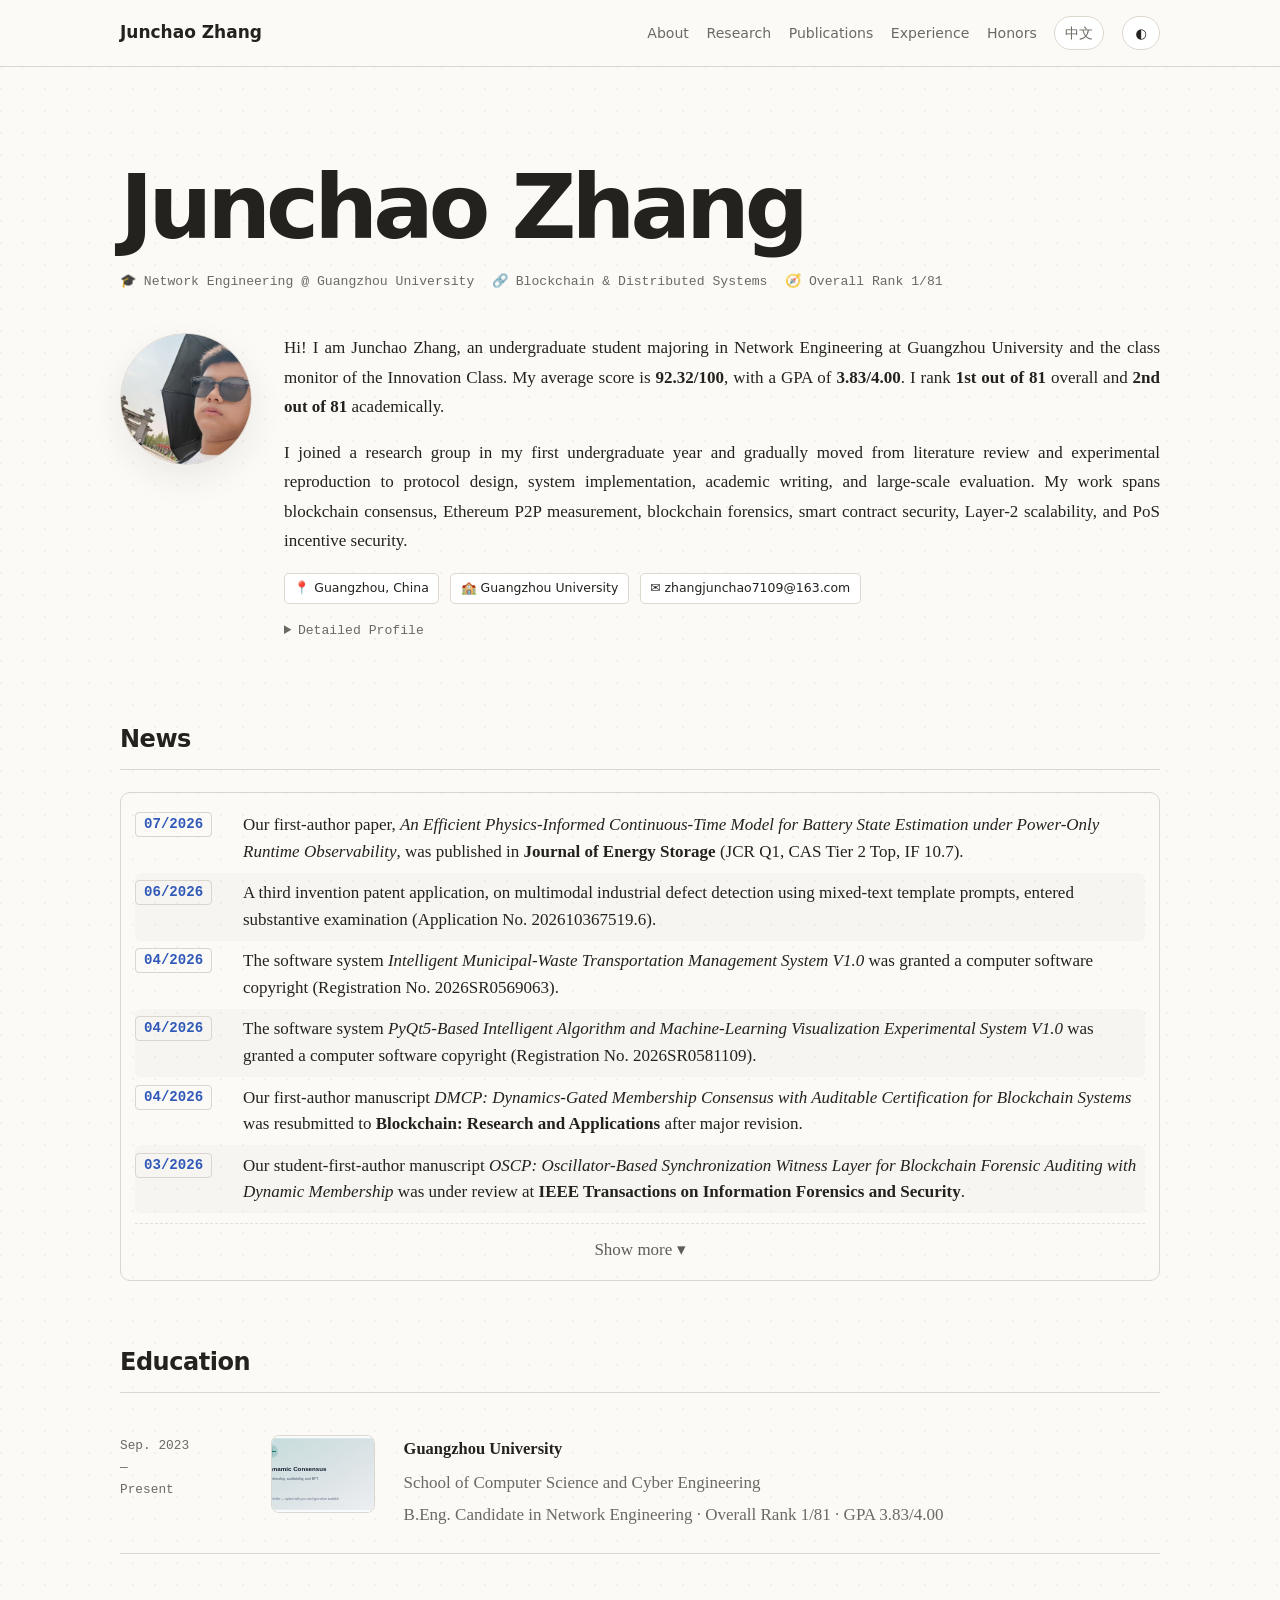
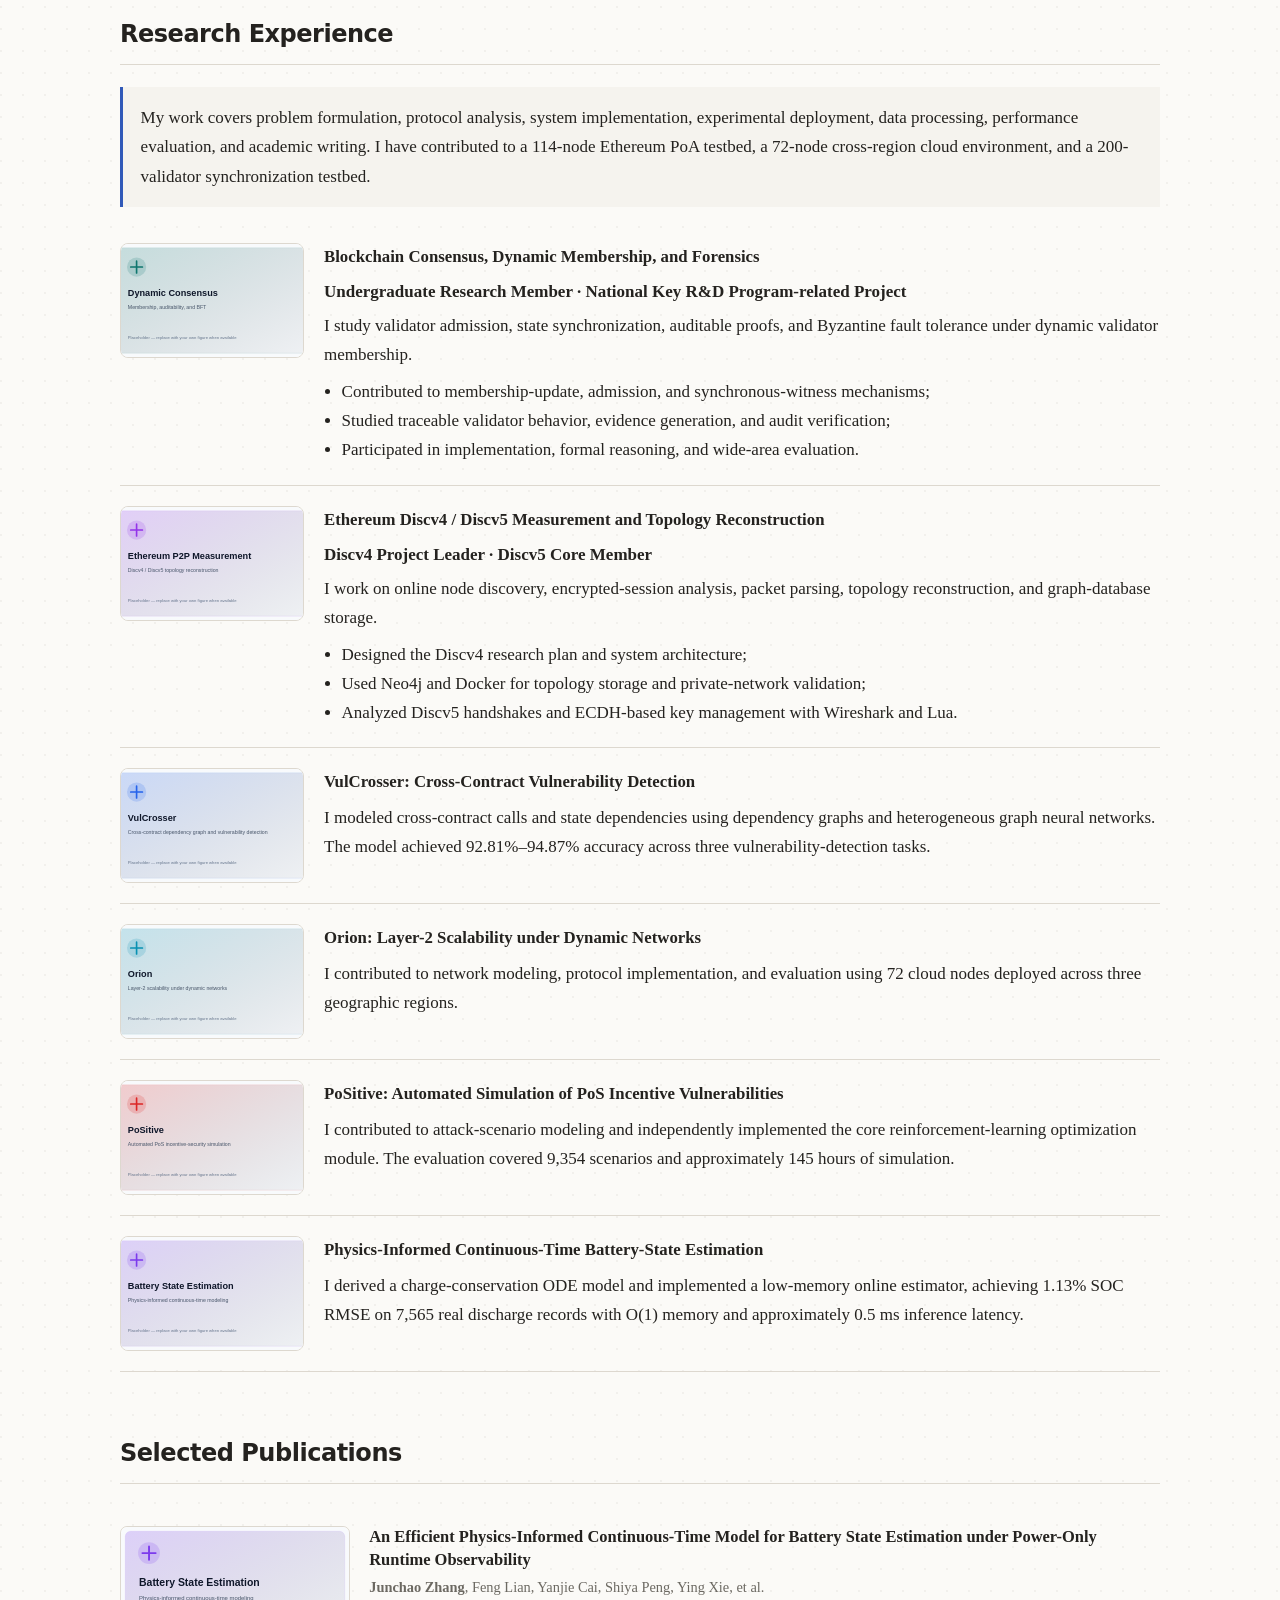
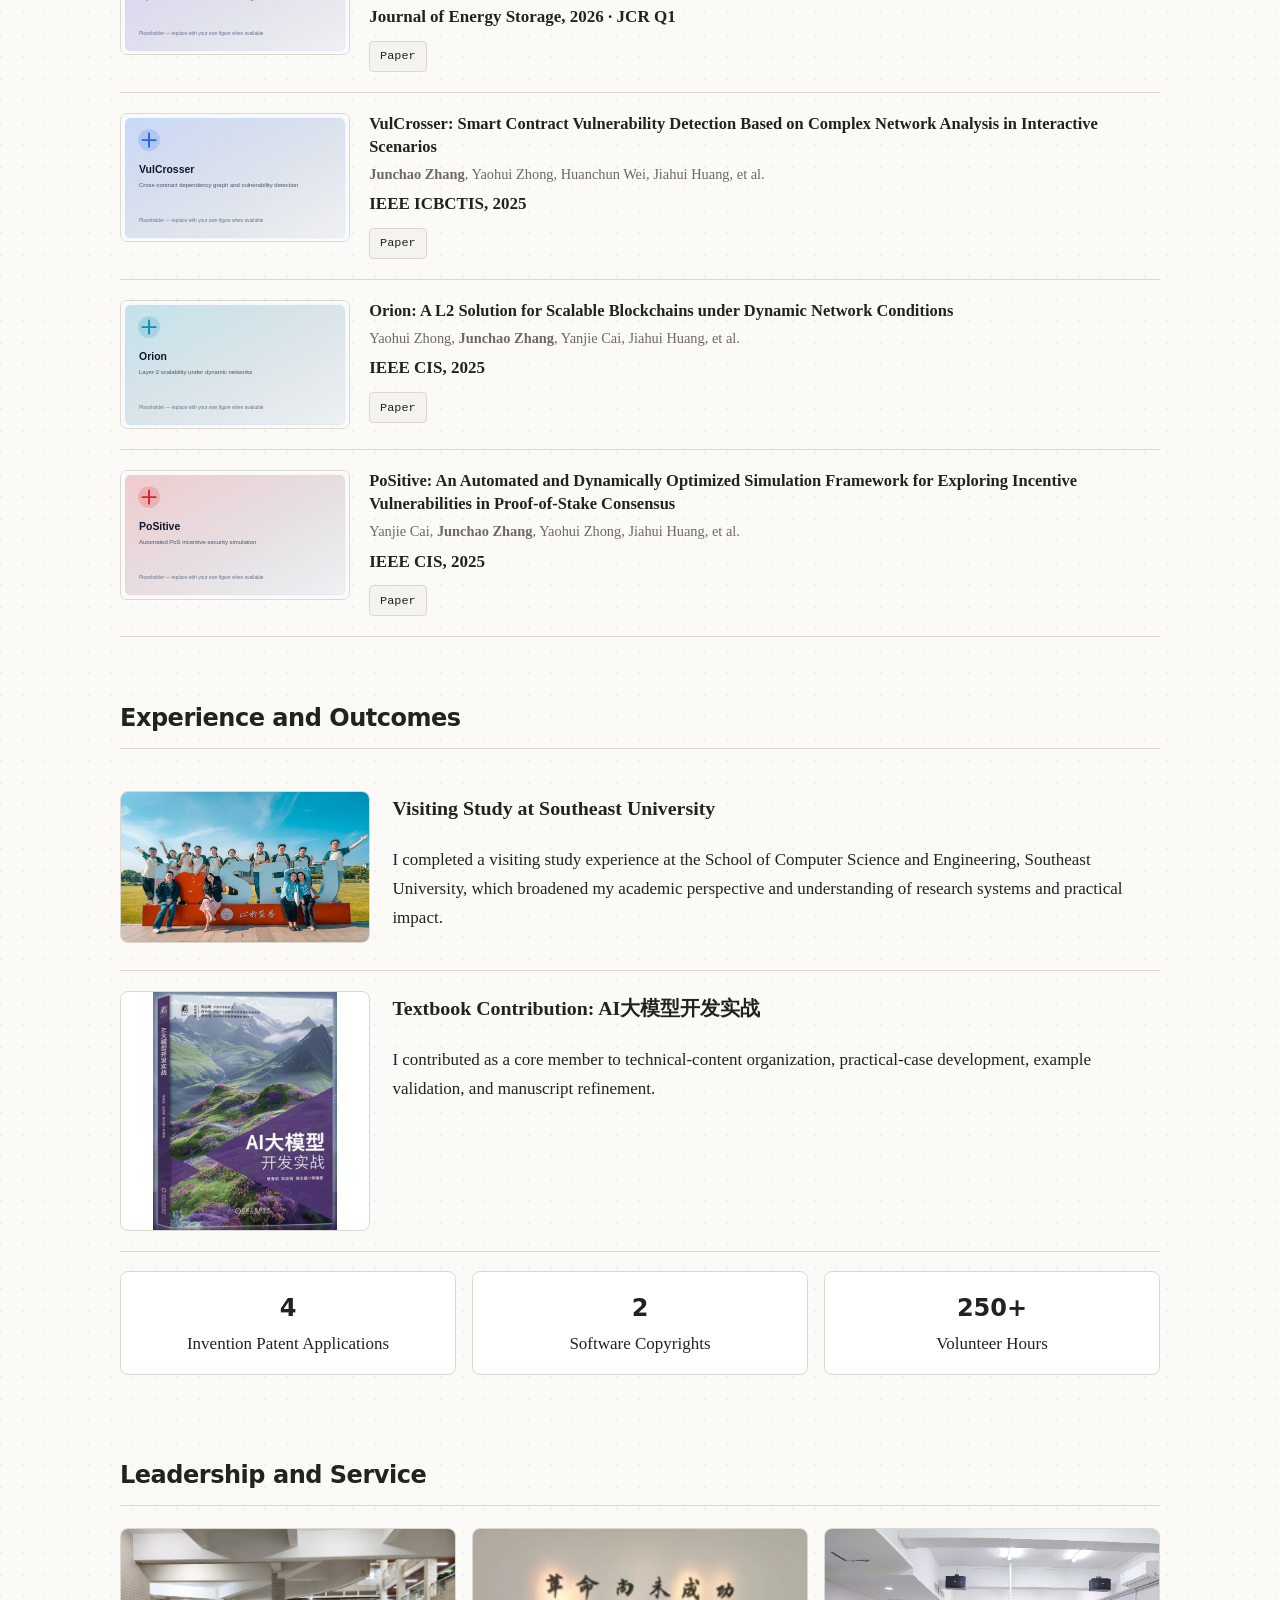
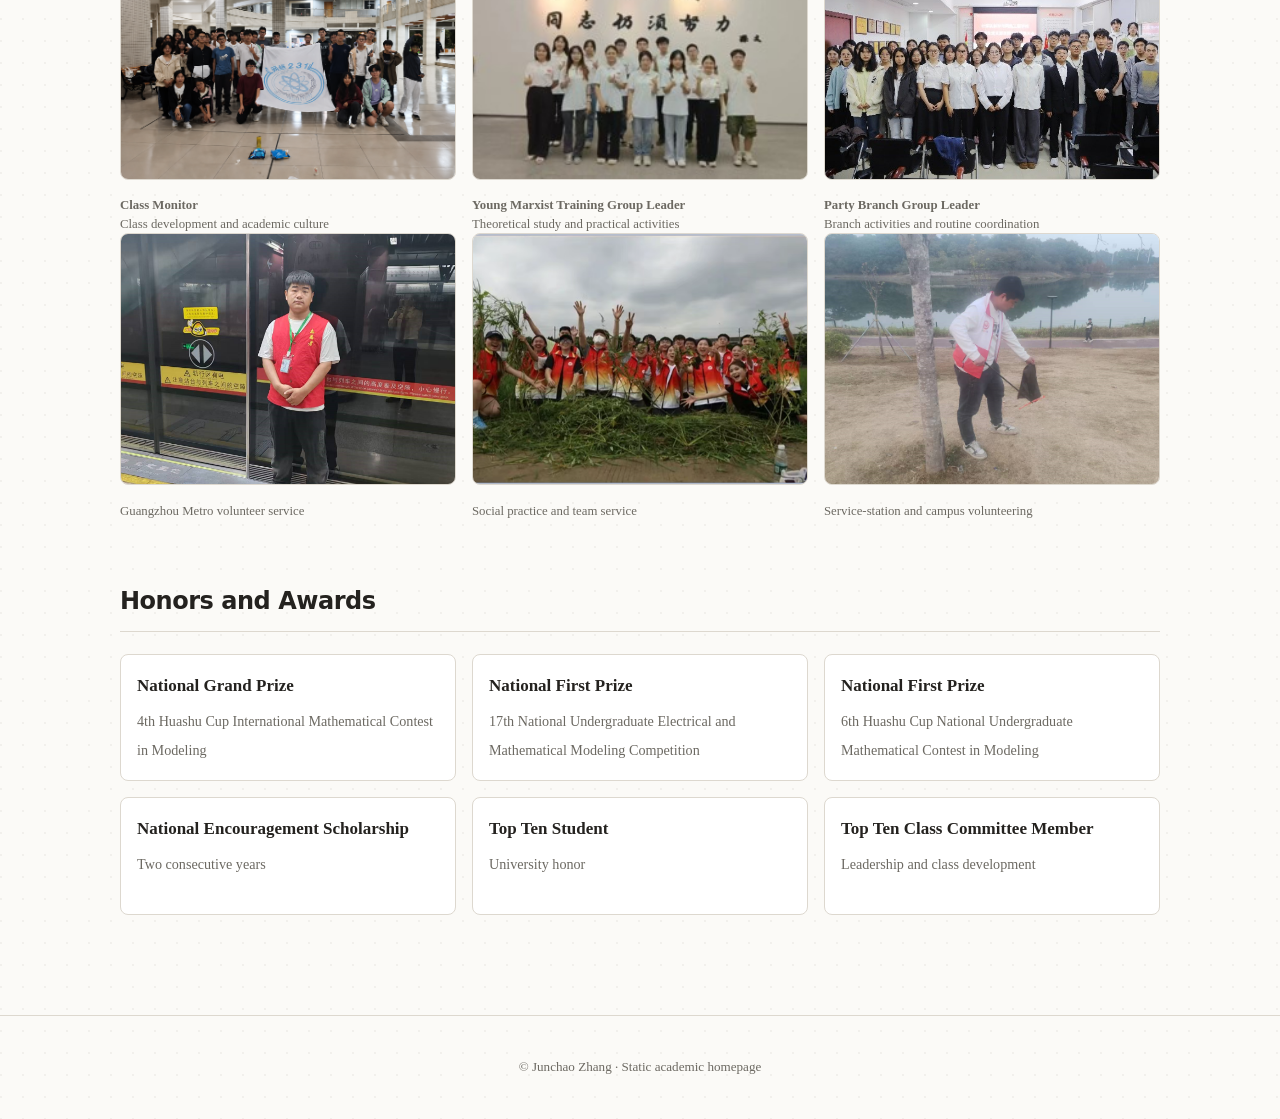
==== commit c800e332: "Rename index_news_toggle_fixed.html to index.html" ====
--- a/index.html
+++ b/index.html
@@ -6,6 +6,88 @@
   <meta name="description" content="Junchao Zhang — Blockchain Systems · Distributed Systems · Network Measurement & Security">
   <title>Junchao Zhang</title>
   <link rel="stylesheet" href="css/style.css">
+
+  <style>
+    .news-panel {
+      border: 1px solid var(--border, #d9d5cf);
+      border-radius: 10px;
+      padding: 12px 14px 10px;
+    }
+
+    .news-list {
+      list-style: none;
+      margin: 0;
+      padding: 0;
+    }
+
+    .news-item {
+      display: grid;
+      grid-template-columns: 88px minmax(0, 1fr);
+      gap: 18px;
+      align-items: start;
+      padding: 7px 10px;
+      border-radius: 6px;
+    }
+
+    .news-item:nth-child(even) {
+      background: rgba(127, 127, 127, 0.035);
+    }
+
+    .news-date {
+      display: inline-block;
+      width: fit-content;
+      padding: 2px 8px;
+      border: 1px solid var(--border, #d9d5cf);
+      border-radius: 4px;
+      font-family: ui-monospace, SFMono-Regular, Menlo, Monaco, Consolas, monospace;
+      font-size: 0.88rem;
+      line-height: 1.35;
+      white-space: nowrap;
+    }
+
+    .news-content {
+      line-height: 1.55;
+    }
+
+    .news-hidden {
+      display: none;
+    }
+
+    .news-toggle {
+      display: block;
+      width: 100%;
+      margin-top: 10px;
+      padding: 11px 0 6px;
+      border: 0;
+      border-top: 1px dashed var(--border, #d9d5cf);
+      background: transparent;
+      color: inherit;
+      font: inherit;
+      cursor: pointer;
+      opacity: 0.72;
+    }
+
+    .news-toggle:hover {
+      opacity: 1;
+    }
+
+    .unseen-section-divider {
+      border: 0;
+      margin: 0;
+    }
+
+    @media (max-width: 640px) {
+      .news-item {
+        grid-template-columns: 78px minmax(0, 1fr);
+        gap: 10px;
+        padding-inline: 4px;
+      }
+    }
+  </style>
+
+  <style>
+    [hidden] { display: none !important; }
+  </style>
 </head>
 <body>
   <nav class="site-nav">
@@ -50,16 +132,181 @@
   </div>
 </section>
 
-<section id="news">
-  <h2 class="section-title">News</h2>
-  <ul class="news-list">
-    <li><span class="news-date">03/2026</span><span>Our battery-state estimation paper was published in <strong>Journal of Energy Storage</strong>.</span></li>
-    <li><span class="news-date">01/2026</span><span>Received the National Grand Prize in the 4th Huashu Cup International Mathematical Contest in Modeling.</span></li>
-    <li><span class="news-date">12/2025</span><span><em>Orion</em> and <em>PoSitive</em> were published at IEEE CIS 2025.</span></li>
-    <li><span class="news-date">09/2025</span><span>Began serving as a Party branch group leader.</span></li>
-    <li><span class="news-date">2025</span><span>Contributed as a core member to the textbook <em>AI大模型开发实战</em>.</span></li>
-  </ul>
-</section>
+<!-- ======================================================
+       NEWS
+  ====================================================== -->
+  <section id="news">
+    <h2 class="section-title">News</h2>
+
+    <!-- Photo strip -->
+    <!-- <div class="news-photos">
+      Add optional news photos here.
+    </div> -->
+
+    <div class="news-panel">
+    <ul class="news-list" id="news-list">
+      <li class="news-item">
+        <span class="news-date">07/2026</span>
+        <span class="news-content">Our first-author paper, <em>An Efficient Physics-Informed Continuous-Time Model for Battery State Estimation under Power-Only Runtime Observability</em>, was published in <strong>Journal of Energy Storage</strong> (JCR Q1, CAS Tier 2 Top, IF 10.7).</span>
+      </li>
+      <li class="news-item">
+        <span class="news-date">06/2026</span>
+        <span class="news-content">A third invention patent application, on multimodal industrial defect detection using mixed-text template prompts, entered substantive examination (Application No. 202610367519.6).</span>
+      </li>
+      <li class="news-item">
+        <span class="news-date">04/2026</span>
+        <span class="news-content">The software system <em>Intelligent Municipal-Waste Transportation Management System V1.0</em> was granted a computer software copyright (Registration No. 2026SR0569063).</span>
+      </li>
+      <li class="news-item">
+        <span class="news-date">04/2026</span>
+        <span class="news-content">The software system <em>PyQt5-Based Intelligent Algorithm and Machine-Learning Visualization Experimental System V1.0</em> was granted a computer software copyright (Registration No. 2026SR0581109).</span>
+      </li>
+      <li class="news-item">
+        <span class="news-date">04/2026</span>
+        <span class="news-content">Our first-author manuscript <em>DMCP: Dynamics-Gated Membership Consensus with Auditable Certification for Blockchain Systems</em> was resubmitted to <strong>Blockchain: Research and Applications</strong> after major revision.</span>
+      </li>
+      <li class="news-item">
+        <span class="news-date">03/2026</span>
+        <span class="news-content">Our student-first-author manuscript <em>OSCP: Oscillator-Based Synchronization Witness Layer for Blockchain Forensic Auditing with Dynamic Membership</em> was under review at <strong>IEEE Transactions on Information Forensics and Security</strong>.</span>
+      </li>
+      <li class="news-item news-hidden" hidden>
+        <span class="news-date">02/2026</span>
+        <span class="news-content">Won the International Grand Prize in the 4th Huashu Cup International Mathematical Contest in Modeling as team leader and primary contributor for a study on assessing and optimizing AI development capability using ridge regression.</span>
+      </li>
+      <li class="news-item news-hidden" hidden>
+        <span class="news-date">12/2025</span>
+        <span class="news-content">Our first-author paper <em>VulCrosser: Smart Contract Vulnerability Detection Based on Complex Network Analysis in Interactive Scenarios</em> was published at IEEE ICBCTIS 2025.</span>
+      </li>
+      <li class="news-item news-hidden" hidden>
+        <span class="news-date">12/2025</span>
+        <span class="news-content">Our paper <em>Orion: A L2 Solution for Scalable Blockchains under Dynamic Network Conditions</em> was published at IEEE CIS 2025.</span>
+      </li>
+      <li class="news-item news-hidden" hidden>
+        <span class="news-date">12/2025</span>
+        <span class="news-content">Our paper <em>PoSitive: An Automated and Dynamically Optimized Simulation Framework for Exploring Incentive Vulnerabilities in Proof-of-Stake Consensus</em> was published at IEEE CIS 2025.</span>
+      </li>
+      <li class="news-item news-hidden" hidden>
+        <span class="news-date">12/2025</span>
+        <span class="news-content">Won the Guangdong Division Provincial Third Prize in the National Undergraduate Mathematical Modeling Competition for work on abnormality detection in time-point selection and furnace-temperature rise.</span>
+      </li>
+      <li class="news-item news-hidden" hidden>
+        <span class="news-date">12/2025</span>
+        <span class="news-content">Received the National Encouragement Scholarship for the 2024–2025 academic year.</span>
+      </li>
+      <li class="news-item news-hidden" hidden>
+        <span class="news-date">11/2025</span>
+        <span class="news-content">Won the National Third Prize in the Asia and Pacific Mathematical Contest in Modeling for <em>Tariff Policy Impact Analysis: Global Trade Network Equilibrium Model</em>.</span>
+      </li>
+      <li class="news-item news-hidden" hidden>
+        <span class="news-date">11/2025</span>
+        <span class="news-content">Received the Guangzhou University Outstanding Student honor.</span>
+      </li>
+      <li class="news-item news-hidden" hidden>
+        <span class="news-date">10/2025</span>
+        <span class="news-content">Won the Guangdong Provincial Third Prize in the National Digital Media Technology Works and Creative Competition for a Guangzhou housing-price data visualization and analysis platform.</span>
+      </li>
+      <li class="news-item news-hidden" hidden>
+        <span class="news-date">09/2025</span>
+        <span class="news-content">Won the Guangdong Provincial Third Prize in the University Statistical Survey and Modeling Competition for a survey of traditional Chinese medicine dietary-consumption intentions from the perspective of integrated commercial districts.</span>
+      </li>
+      <li class="news-item news-hidden" hidden>
+        <span class="news-date">09/2025</span>
+        <span class="news-content">Began serving as a student Party branch group leader, assisting with theoretical study, Party-member activities, organizational development, and the operation of the WeChat public account “GZHU Computer Pioneer”.</span>
+      </li>
+      <li class="news-item news-hidden" hidden>
+        <span class="news-date">08/2025</span>
+        <span class="news-content">Won the National First Prize in the 6th Huashu Cup National Undergraduate Mathematical Contest in Modeling for research on GPU-accelerated PSO optimization of LED circadian-lighting control strategies.</span>
+      </li>
+      <li class="news-item news-hidden" hidden>
+        <span class="news-date">07/2025</span>
+        <span class="news-content">Won the National First Prize in the 17th National Undergraduate Electrical and Mathematical Modeling Competition for K-means- and ALNS-based waste-classification transportation-route optimization.</span>
+      </li>
+      <li class="news-item news-hidden" hidden>
+        <span class="news-date">07/2025</span>
+        <span class="news-content">Won the National Second Prize in APMCM for multimodel chronic-disease prediction and comorbidity analysis driven by Bayesian networks.</span>
+      </li>
+      <li class="news-item news-hidden" hidden>
+        <span class="news-date">07/2025</span>
+        <span class="news-content">Was selected as one of the Top Ten Students of the School of Computer Science and Cyber Engineering.</span>
+      </li>
+      <li class="news-item news-hidden" hidden>
+        <span class="news-date">07/2025</span>
+        <span class="news-content">Two invention patent applications concerning Ethereum online-topology reconstruction entered substantive examination (Application Nos. 202510191304.9 and 202510219359.6).</span>
+      </li>
+      <li class="news-item news-hidden" hidden>
+        <span class="news-date">06/2025</span>
+        <span class="news-content">Won the Regional Third Prize in the 15th MathorCup Mathematical Modeling Challenge for multiobjective mixed-integer programming of short-haul freight scheduling.</span>
+      </li>
+      <li class="news-item news-hidden" hidden>
+        <span class="news-date">06/2025</span>
+        <span class="news-content">Won the Undergraduate Third Prize in the Guangdong Division of the 13th Taidi Cup Data Mining Challenge for wearable-device-based physical-activity monitoring.</span>
+      </li>
+      <li class="news-item news-hidden" hidden>
+        <span class="news-date">05/2025</span>
+        <span class="news-content">Was recognized as an Outstanding Communist Youth League Cadre of Guangzhou University.</span>
+      </li>
+      <li class="news-item news-hidden" hidden>
+        <span class="news-date">03/2025</span>
+        <span class="news-content">Started leading a university-level undergraduate innovation project on Ethereum Discv4 online topology reconstruction.</span>
+      </li>
+      <li class="news-item news-hidden" hidden>
+        <span class="news-date">03/2025</span>
+        <span class="news-content">Joined a national-level undergraduate innovation project on Ethereum Discv5 online topology reconstruction as a core member.</span>
+      </li>
+      <li class="news-item news-hidden" hidden>
+        <span class="news-date">12/2024</span>
+        <span class="news-content">Received the National Encouragement Scholarship for the 2023–2024 academic year.</span>
+      </li>
+      <li class="news-item news-hidden" hidden>
+        <span class="news-date">12/2024</span>
+        <span class="news-content">Received the Guangzhou University Outstanding Student honor.</span>
+      </li>
+      <li class="news-item news-hidden" hidden>
+        <span class="news-date">12/2024</span>
+        <span class="news-content">The Network Engineering Class 231 was recognized as an Excellent Academic-Style Class; I served as class monitor.</span>
+      </li>
+      <li class="news-item news-hidden" hidden>
+        <span class="news-date">12/2024</span>
+        <span class="news-content">Was recognized as an Advanced Individual in Moral Cultivation.</span>
+      </li>
+      <li class="news-item news-hidden" hidden>
+        <span class="news-date">09/2024</span>
+        <span class="news-content">Was selected as one of the Top Ten Class Committee Members of the School of Computer Science and Cyber Engineering.</span>
+      </li>
+      <li class="news-item news-hidden" hidden>
+        <span class="news-date">05/2024</span>
+        <span class="news-content">Was recognized as an Outstanding Communist Youth League Member of Guangzhou University.</span>
+      </li>
+      <li class="news-item news-hidden" hidden>
+        <span class="news-date">05/2024</span>
+        <span class="news-content">Joined a National Key R&amp;D Program-related blockchain research project, contributing to dynamic-membership consensus, blockchain forensic auditing, smart-contract security, Layer-2 scalability, and PoS incentive-vulnerability simulation.</span>
+      </li>
+      <li class="news-item news-hidden" hidden>
+        <span class="news-date">04/2024</span>
+        <span class="news-content">Was recognized as an Active Participant in Library Labor-Education Practice.</span>
+      </li>
+      <li class="news-item news-hidden" hidden>
+        <span class="news-date">12/2023</span>
+        <span class="news-content">Began serving as a Young Marxist Training Program group leader, organizing theoretical study, material collection, group practice, and themed activities.</span>
+      </li>
+      <li class="news-item news-hidden" hidden>
+        <span class="news-date">11/2023</span>
+        <span class="news-content">Passed the Putonghua Proficiency Test at Level 2-A.</span>
+      </li>
+      <li class="news-item news-hidden" hidden>
+        <span class="news-date">09/2023</span>
+        <span class="news-content">Began serving as class monitor of the Network Engineering Innovation Class, responsible for routine class management, academic culture, activity organization, and coordination with counselors and the head teacher.</span>
+      </li>
+      <li class="news-item news-hidden" hidden>
+        <span class="news-date">09/2023</span>
+        <span class="news-content">Was recognized as an Active Participant in the 2023 Freshman Military Training Program.</span>
+      </li>
+    </ul>
+    <button class="news-toggle" id="news-toggle-btn" type="button" aria-expanded="false">Show more ▾</button>
+    </div>
+  </section>
+
+  <hr class="unseen-section-divider" />
 
 <section id="education">
   <h2 class="section-title">Education</h2>
@@ -137,6 +384,39 @@
 </main>
 
   <footer>© Junchao Zhang · Static academic homepage</footer>
-  <script src="js/main.js"></script>
+<script src="js/main.js"></script>
+
+  <script>
+    document.addEventListener("DOMContentLoaded", function () {
+      const list = document.getElementById("news-list");
+      const button = document.getElementById("news-toggle-btn");
+      if (!list || !button) return;
+
+      const extraItems = Array.from(list.querySelectorAll(".news-item")).slice(6);
+
+      if (extraItems.length === 0) {
+        button.hidden = true;
+        return;
+      }
+
+      function render(expanded) {
+        extraItems.forEach(function (item) {
+          item.hidden = !expanded;
+          item.classList.toggle("news-hidden", !expanded);
+        });
+
+        button.setAttribute("aria-expanded", expanded ? "true" : "false");
+        button.textContent = expanded ? "Show less ▴" : "Show more ▾";
+      }
+
+      render(false);
+
+      button.addEventListener("click", function () {
+        const expanded = button.getAttribute("aria-expanded") === "true";
+        render(!expanded);
+      });
+    });
+  </script>
+
 </body>
 </html>
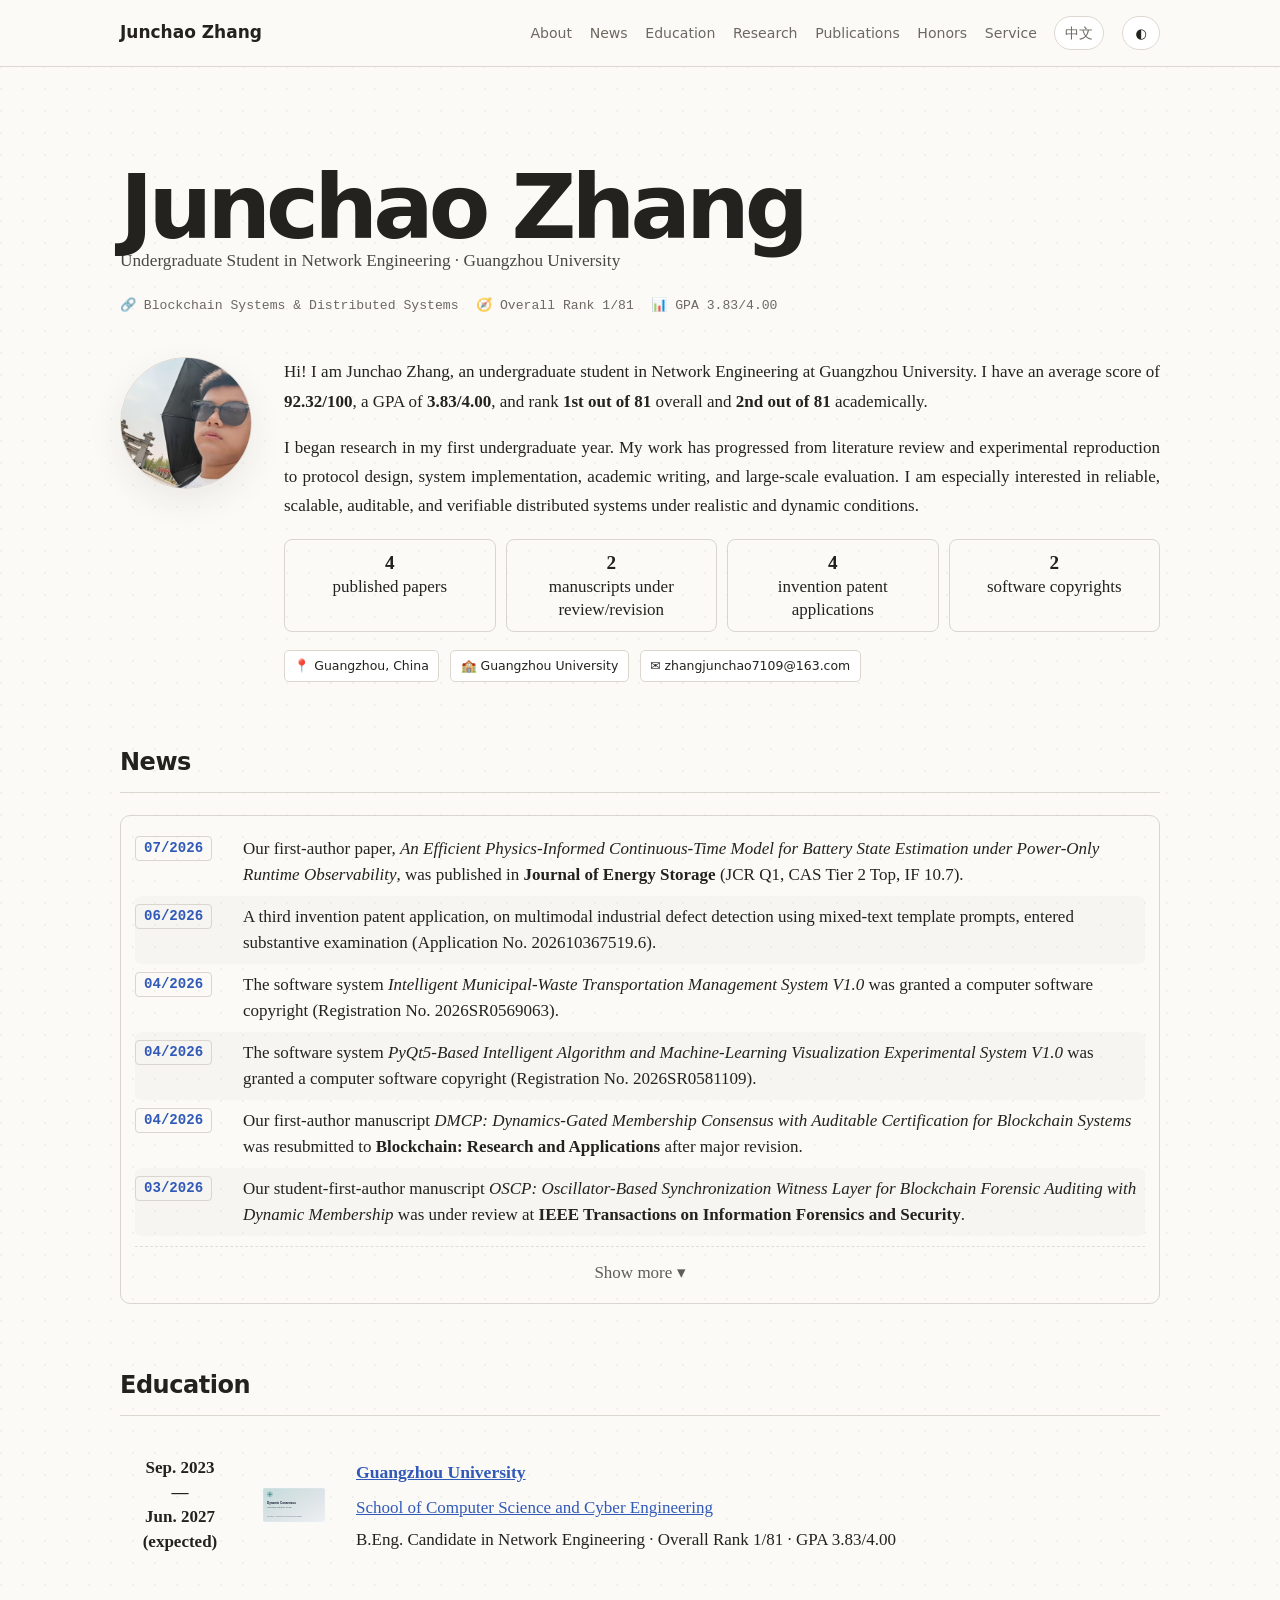
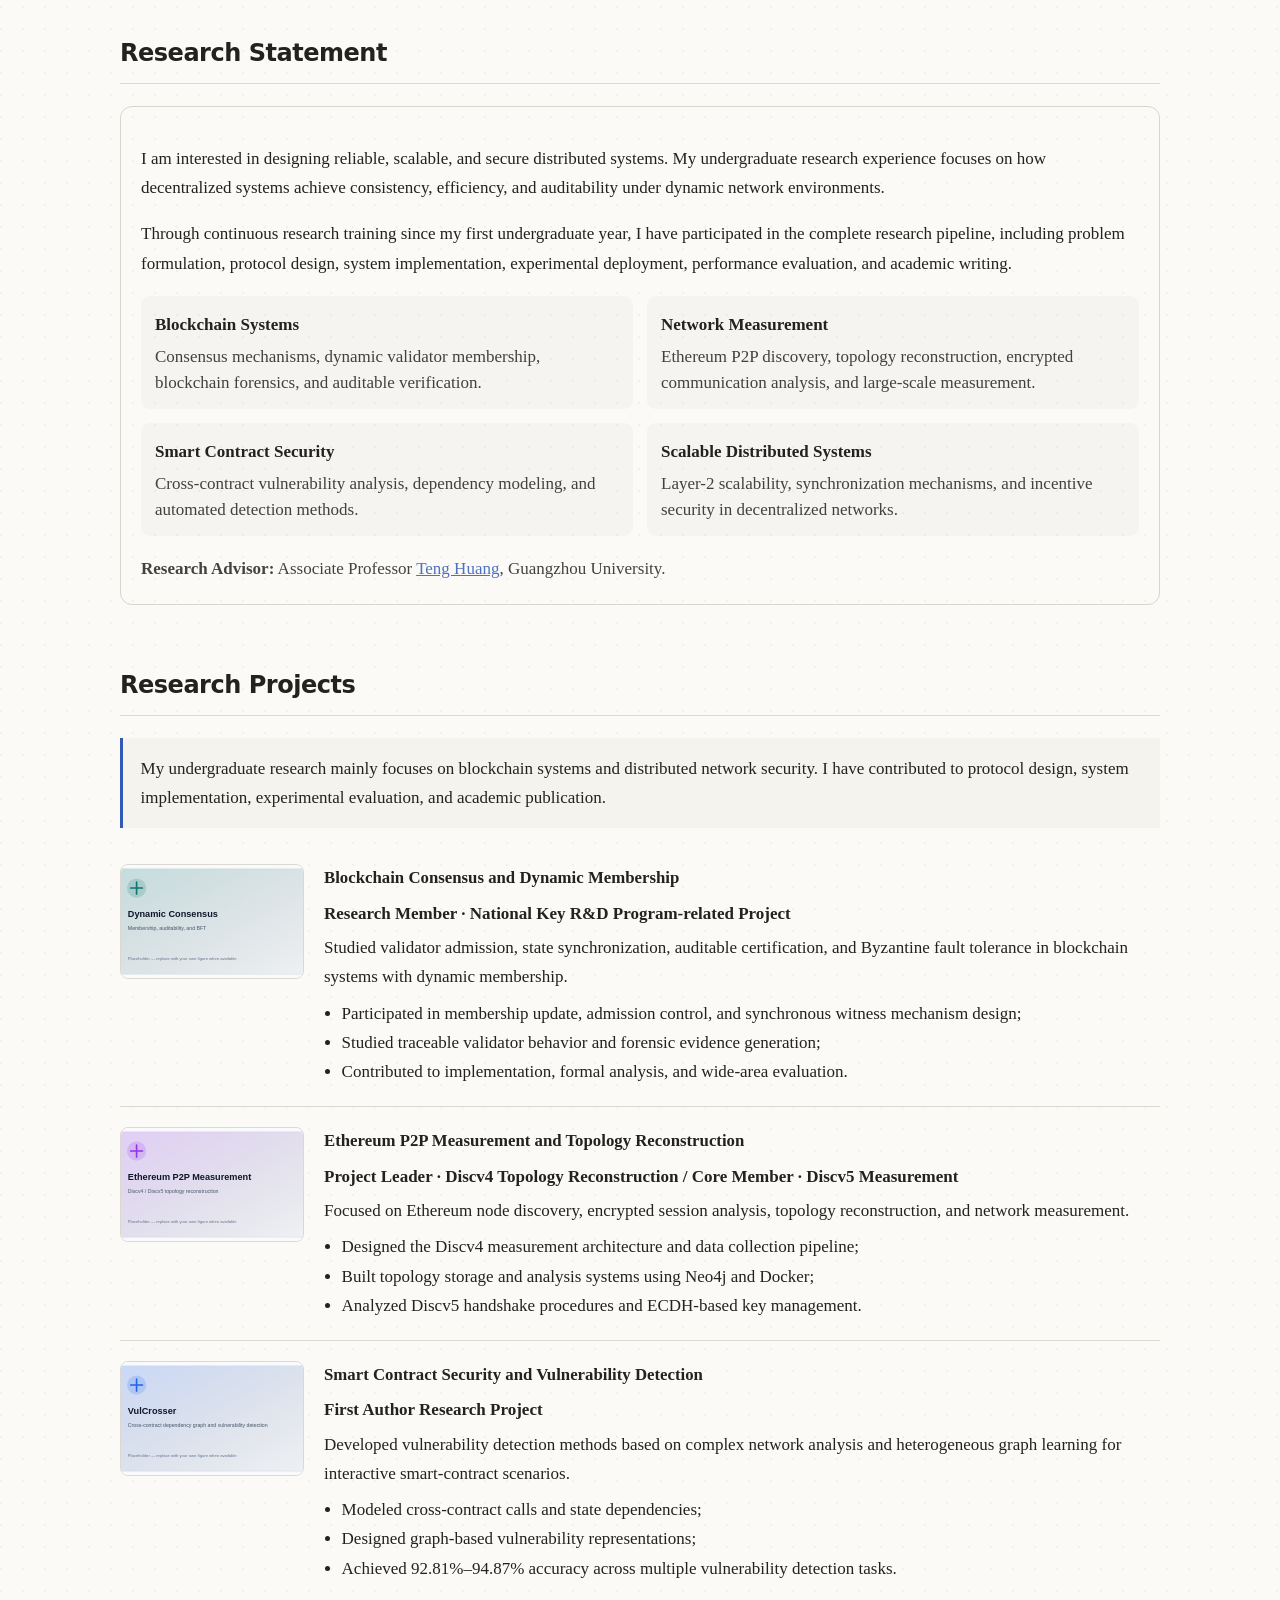
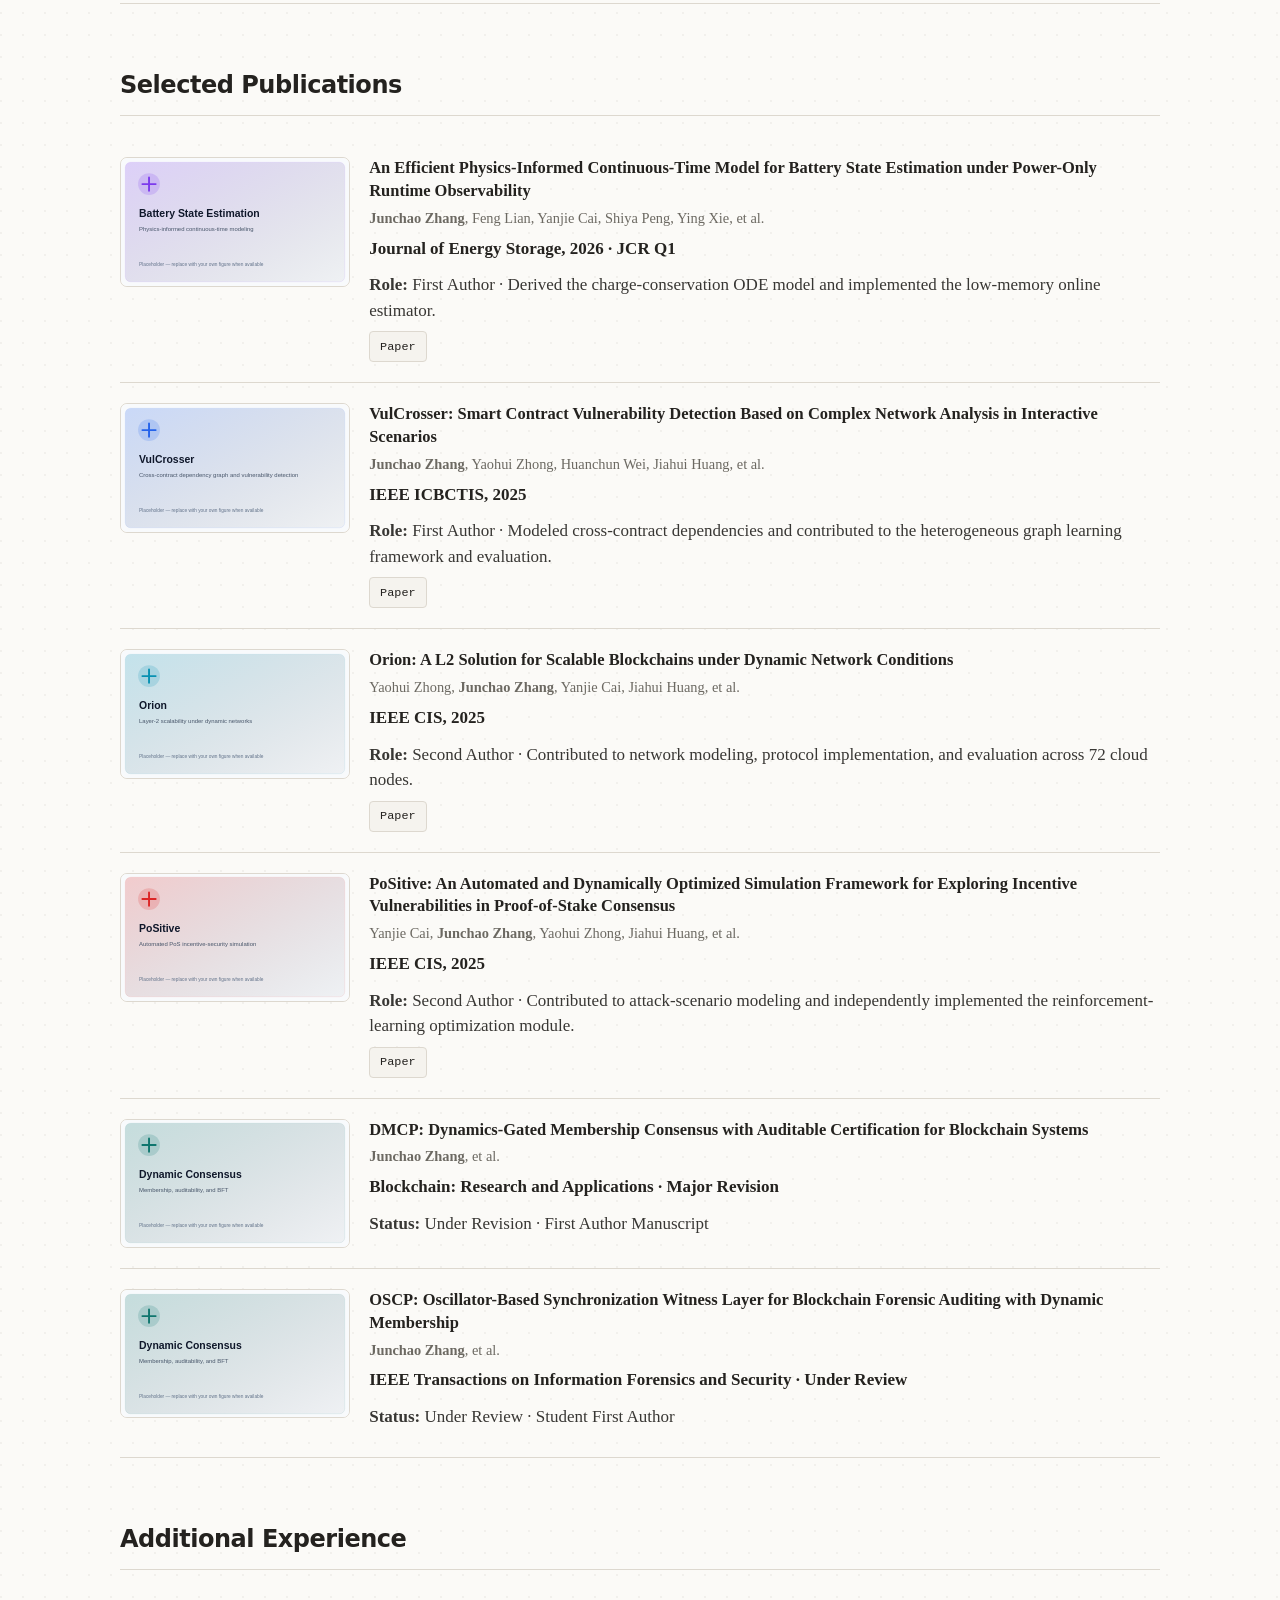
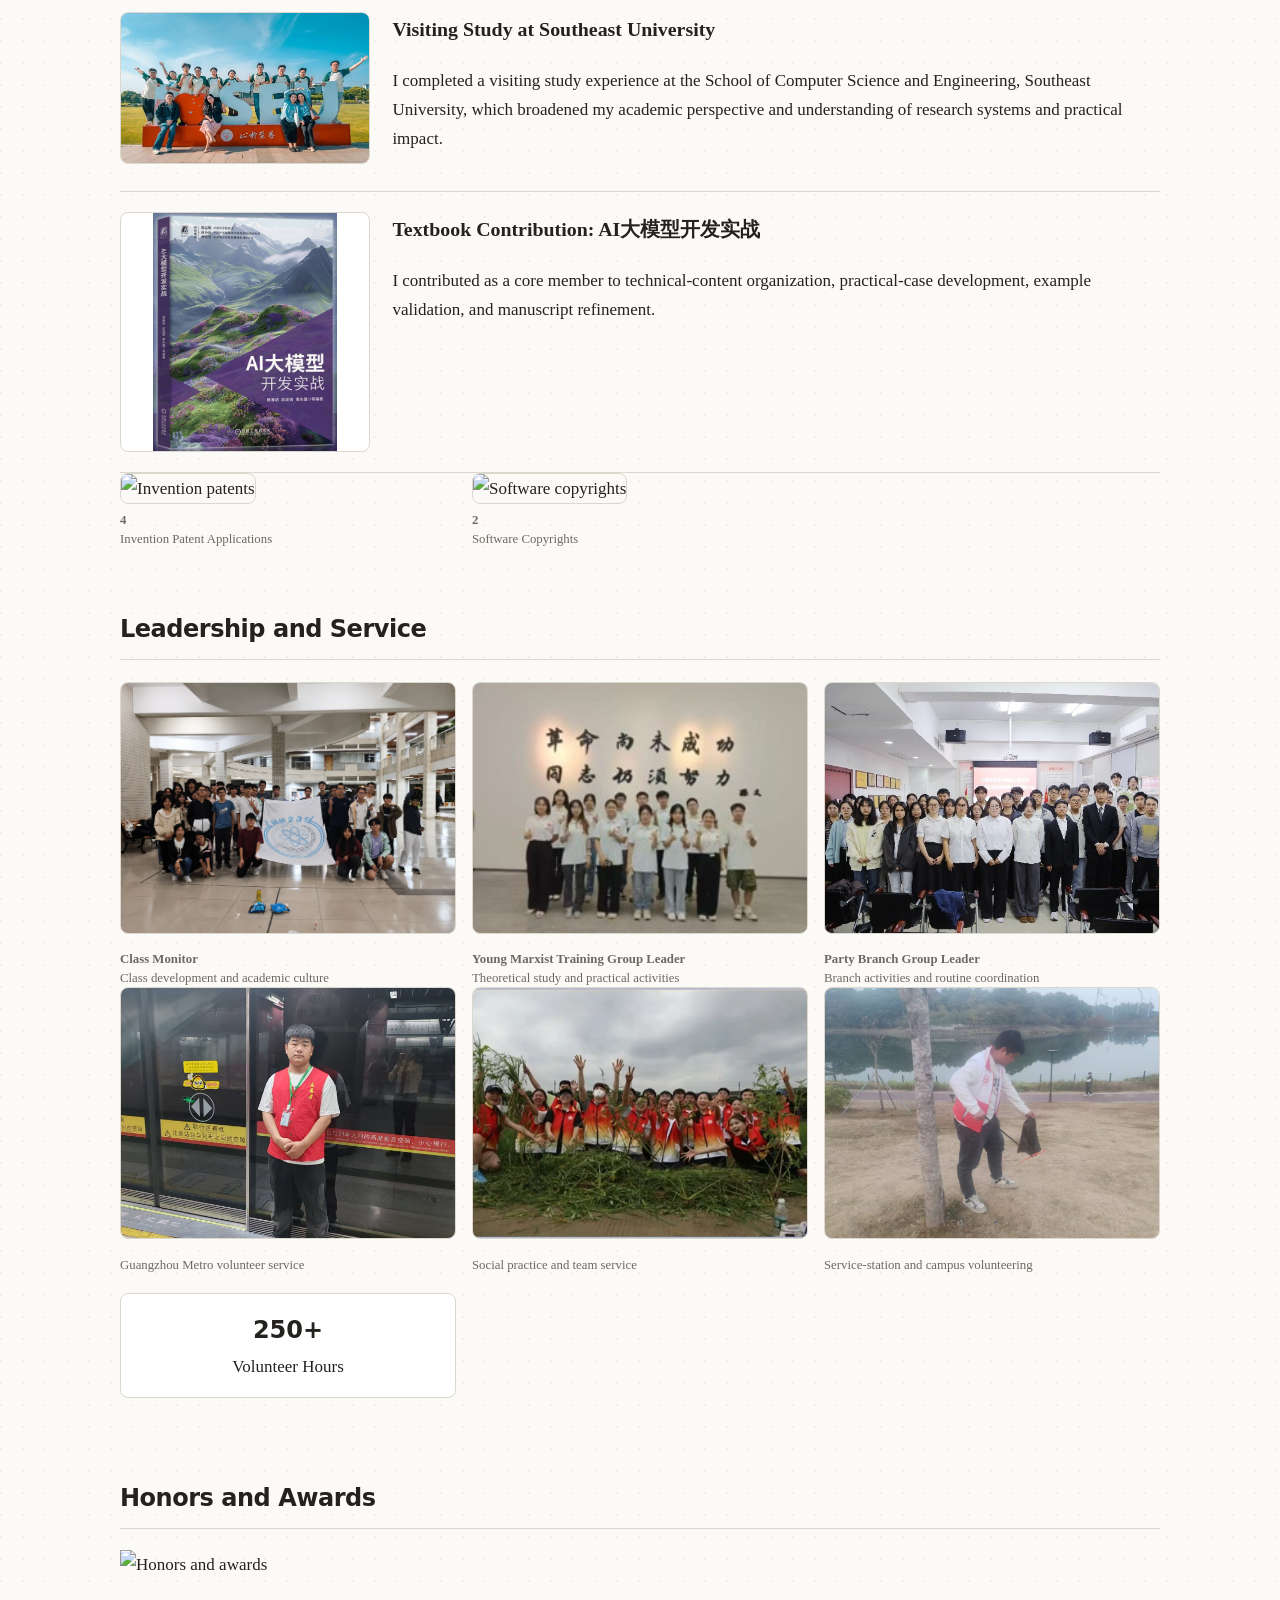
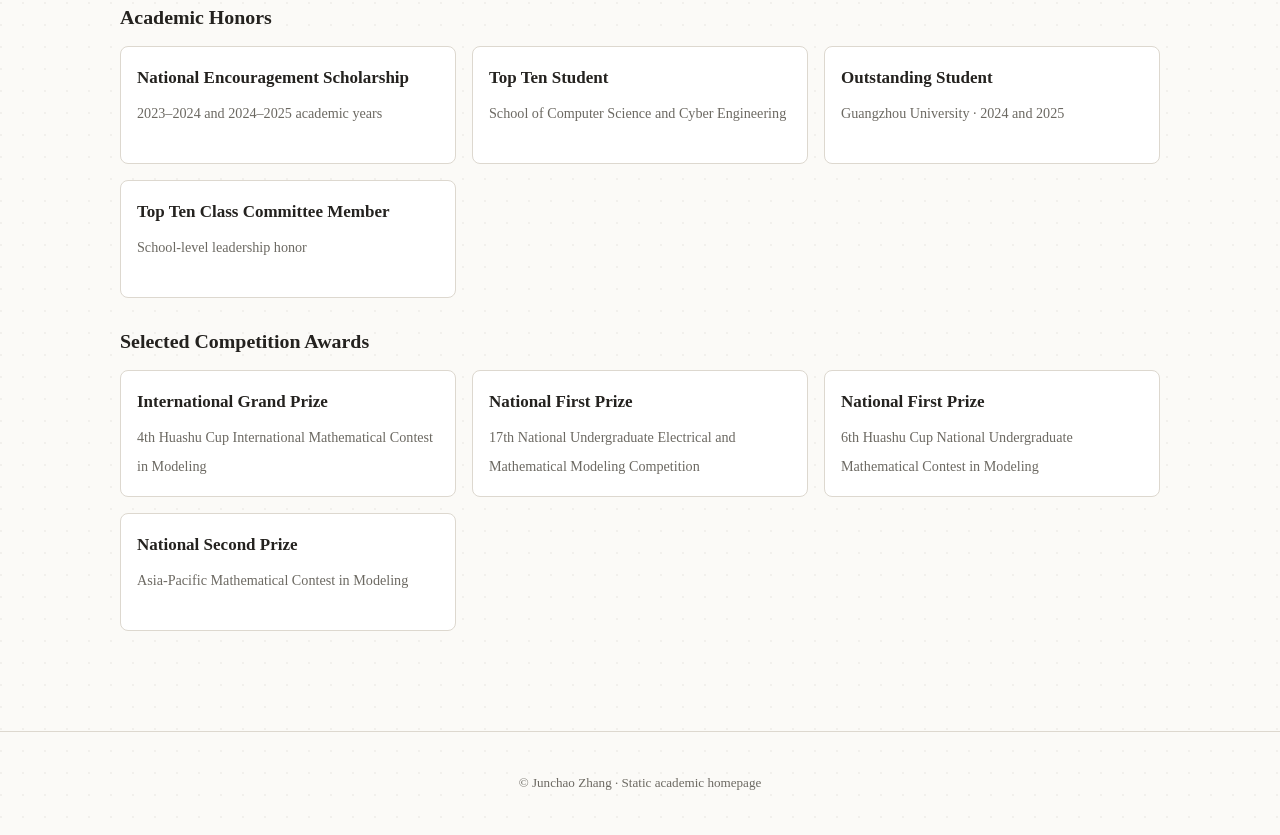
==== commit d9d462ed: "Update index.html" ====
--- a/index.html
+++ b/index.html
@@ -88,6 +88,146 @@
   <style>
     [hidden] { display: none !important; }
   </style>
+
+  <style>
+    .edu-list {
+      list-style: none;
+      margin: 0;
+      padding: 0;
+    }
+
+    .edu-item {
+      display: grid;
+      grid-template-columns: 120px 72px minmax(0, 1fr);
+      gap: 22px;
+      align-items: center;
+      padding: 18px 0;
+    }
+
+    .edu-years {
+      text-align: center;
+      line-height: 1.45;
+      font-weight: 600;
+    }
+
+    .edu-logo {
+      width: 64px;
+      height: 64px;
+      object-fit: contain;
+    }
+
+    .edu-content .school {
+      margin-bottom: 6px;
+      font-size: 1.1rem;
+      font-weight: 700;
+    }
+
+    .edu-content .dept {
+      margin-bottom: 5px;
+    }
+
+    .edu-content .degree {
+      line-height: 1.55;
+    }
+
+    @media (max-width: 640px) {
+      .edu-item {
+        grid-template-columns: 92px 52px minmax(0, 1fr);
+        gap: 12px;
+      }
+
+      .edu-logo {
+        width: 48px;
+        height: 48px;
+      }
+    }
+  </style>
+
+
+  <style>
+    .hero-subtitle {
+      margin: -0.35rem 0 1rem;
+      font-size: 1.08rem;
+      opacity: 0.82;
+    }
+
+    .profile-highlights {
+      display: grid;
+      grid-template-columns: repeat(4, minmax(0, 1fr));
+      gap: 10px;
+      margin: 18px 0;
+    }
+
+    .profile-highlights span {
+      padding: 10px 12px;
+      border: 1px solid var(--border, #d9d5cf);
+      border-radius: 8px;
+      text-align: center;
+      line-height: 1.35;
+    }
+
+    .profile-highlights strong {
+      display: block;
+      font-size: 1.2rem;
+    }
+
+    .research-statement-card {
+      padding: 20px;
+      border: 1px solid var(--border, #d9d5cf);
+      border-radius: 12px;
+    }
+
+    .research-interest-grid {
+      display: grid;
+      grid-template-columns: repeat(2, minmax(0, 1fr));
+      gap: 14px;
+      margin: 18px 0;
+    }
+
+    .research-interest-grid > div {
+      padding: 14px;
+      border-radius: 9px;
+      background: rgba(127, 127, 127, 0.045);
+    }
+
+    .research-interest-grid strong,
+    .research-interest-grid span {
+      display: block;
+    }
+
+    .research-interest-grid span {
+      margin-top: 5px;
+      line-height: 1.5;
+      opacity: 0.85;
+    }
+
+    .advisor-note {
+      margin-bottom: 0;
+      opacity: 0.85;
+    }
+
+    .paper-role {
+      margin: 8px 0;
+      line-height: 1.5;
+      opacity: 0.9;
+    }
+
+    .award-group + .award-group {
+      margin-top: 26px;
+    }
+
+    .award-group h3 {
+      margin-bottom: 12px;
+    }
+
+    @media (max-width: 760px) {
+      .profile-highlights,
+      .research-interest-grid {
+        grid-template-columns: 1fr;
+      }
+    }
+  </style>
+
 </head>
 <body>
   <nav class="site-nav">
@@ -95,10 +235,12 @@
       <a class="brand" href="./">Junchao Zhang</a>
       <div class="nav-links">
         <a class="section-link" href="#about">About</a>
-<a class="section-link" href="#research">Research</a>
-<a class="section-link" href="#publications">Publications</a>
-<a class="section-link" href="#experience">Experience</a>
-<a class="section-link" href="#honors">Honors</a>
+        <a class="section-link" href="#news">News</a>
+        <a class="section-link" href="#education">Education</a>
+        <a class="section-link" href="#research-statement">Research</a>
+        <a class="section-link" href="#publications">Publications</a>
+        <a class="section-link" href="#honors">Honors</a>
+        <a class="section-link" href="#leadership">Service</a>
         <a class="tool-button" href="zh/">中文</a>
         <button class="tool-button" type="button" data-theme-toggle aria-label="Toggle theme">◐</button>
       </div>
@@ -108,26 +250,32 @@
   <main>
 <section id="about" class="hero">
   <h1>Junchao Zhang</h1>
+  <p class="hero-subtitle">Undergraduate Student in Network Engineering · Guangzhou University</p>
+
   <div class="hero-tags">
-    <span>🎓 Network Engineering @ Guangzhou University</span>
-    <span>🔗 Blockchain & Distributed Systems</span>
+    <span>🔗 Blockchain Systems &amp; Distributed Systems</span>
     <span>🧭 Overall Rank 1/81</span>
+    <span>📊 GPA 3.83/4.00</span>
   </div>
 
   <div class="intro-grid">
     <img class="avatar" src="images/profile.jpg" alt="Junchao Zhang">
     <div class="intro-text">
-      <p>Hi! I am Junchao Zhang, an undergraduate student majoring in Network Engineering at Guangzhou University and the class monitor of the Innovation Class. My average score is <strong>92.32/100</strong>, with a GPA of <strong>3.83/4.00</strong>. I rank <strong>1st out of 81</strong> overall and <strong>2nd out of 81</strong> academically.</p>
-      <p>I joined a research group in my first undergraduate year and gradually moved from literature review and experimental reproduction to protocol design, system implementation, academic writing, and large-scale evaluation. My work spans blockchain consensus, Ethereum P2P measurement, blockchain forensics, smart contract security, Layer-2 scalability, and PoS incentive security.</p>
+      <p>Hi! I am Junchao Zhang, an undergraduate student in Network Engineering at Guangzhou University. I have an average score of <strong>92.32/100</strong>, a GPA of <strong>3.83/4.00</strong>, and rank <strong>1st out of 81</strong> overall and <strong>2nd out of 81</strong> academically.</p>
+      <p>I began research in my first undergraduate year. My work has progressed from literature review and experimental reproduction to protocol design, system implementation, academic writing, and large-scale evaluation. I am especially interested in reliable, scalable, auditable, and verifiable distributed systems under realistic and dynamic conditions.</p>
+
+      <div class="profile-highlights" aria-label="Profile highlights">
+        <span><strong>4</strong> published papers</span>
+        <span><strong>2</strong> manuscripts under review/revision</span>
+        <span><strong>4</strong> invention patent applications</span>
+        <span><strong>2</strong> software copyrights</span>
+      </div>
+
       <div class="contact-row">
         <span class="pill">📍 Guangzhou, China</span>
-        <span class="pill">🏫 Guangzhou University</span>
+        <a class="pill" href="https://www.gzhu.edu.cn/" target="_blank" rel="noopener noreferrer">🏫 Guangzhou University</a>
         <a class="pill" href="mailto:zhangjunchao7109@163.com">✉ zhangjunchao7109@163.com</a>
       </div>
-      <details class="details">
-        <summary>Detailed Profile</summary>
-        <p>I am particularly interested in whether systems remain reliable, scalable, auditable, and verifiable under realistic, complex, and dynamic conditions. My research advisors are Associate Professor Teng Huang and Professor Lingxi Peng at Guangzhou University.</p>
-      </details>
     </div>
   </div>
 </section>
@@ -308,78 +456,185 @@
 
   <hr class="unseen-section-divider" />
 
-<section id="education">
-  <h2 class="section-title">Education</h2>
-  <div class="timeline-item">
-    <div class="timeline-date">Sep. 2023<br>—<br>Present</div>
-    <img class="timeline-logo" src="images/papers/consensus.svg" alt="Guangzhou University placeholder">
-    <div class="timeline-body">
-      <h3>Guangzhou University</h3>
-      <p>School of Computer Science and Cyber Engineering</p>
-      <p>B.Eng. Candidate in Network Engineering · Overall Rank 1/81 · GPA 3.83/4.00</p>
-    </div>
+<!-- ======================================================
+       EDUCATION
+  ====================================================== -->
+  <section id="education">
+    <h2 class="section-title">Education</h2>
+    <ul class="edu-list">
+      <li class="edu-item">
+        <div class="edu-years">Sep. 2023<br/>—<br/>Jun. 2027<br/>(expected)</div>
+        <img class="edu-logo" src="images/papers/consensus.svg" alt="Guangzhou University"
+             onerror="this.style.display='none'" />
+        <div class="edu-content">
+          <div class="school">
+            <a href="https://www.gzhu.edu.cn/" target="_blank" rel="noopener noreferrer">Guangzhou University</a>
+          </div>
+          <div class="dept">
+            <a href="https://jsj.gzhu.edu.cn/" target="_blank" rel="noopener noreferrer">School of Computer Science and Cyber Engineering</a>
+          </div>
+          <div class="degree">B.Eng. Candidate in Network Engineering · Overall Rank 1/81 · GPA 3.83/4.00</div>
+        </div>
+      </li>
+    </ul>
+  </section>
+
+  <hr class="unseen-section-divider" />
+
+<section id="research-statement" class="research-statement-section">
+  <h2 class="section-title">Research Statement</h2>
+  <div class="research-statement-card">
+    <p>I am interested in designing reliable, scalable, and secure distributed systems. My undergraduate research experience focuses on how decentralized systems achieve consistency, efficiency, and auditability under dynamic network environments.</p>
+    <p>Through continuous research training since my first undergraduate year, I have participated in the complete research pipeline, including problem formulation, protocol design, system implementation, experimental deployment, performance evaluation, and academic writing.</p>
+
+    <div class="research-interest-grid">
+      <div>
+        <strong>Blockchain Systems</strong>
+        <span>Consensus mechanisms, dynamic validator membership, blockchain forensics, and auditable verification.</span>
+      </div>
+      <div>
+        <strong>Network Measurement</strong>
+        <span>Ethereum P2P discovery, topology reconstruction, encrypted communication analysis, and large-scale measurement.</span>
+      </div>
+      <div>
+        <strong>Smart Contract Security</strong>
+        <span>Cross-contract vulnerability analysis, dependency modeling, and automated detection methods.</span>
+      </div>
+      <div>
+        <strong>Scalable Distributed Systems</strong>
+        <span>Layer-2 scalability, synchronization mechanisms, and incentive security in decentralized networks.</span>
+      </div>
+    </div>
+
+    <p class="advisor-note"><strong>Research Advisor:</strong> Associate Professor <a href="https://jsj.gzhu.edu.cn/info/1907/3272.htm" target="_blank" rel="noopener noreferrer">Teng Huang</a>, Guangzhou University.</p>
   </div>
 </section>
 
+<hr class="unseen-section-divider" />
+
 <section id="research">
-  <h2 class="section-title">Research Experience</h2>
-  <p class="research-summary">My work covers problem formulation, protocol analysis, system implementation, experimental deployment, data processing, performance evaluation, and academic writing. I have contributed to a 114-node Ethereum PoA testbed, a 72-node cross-region cloud environment, and a 200-validator synchronization testbed.</p>
+  <h2 class="section-title">Research Projects</h2>
+  <p class="research-summary">My undergraduate research mainly focuses on blockchain systems and distributed network security. I have contributed to protocol design, system implementation, experimental evaluation, and academic publication.</p>
 
   <article class="research-item">
-    <img src="images/papers/consensus.svg" alt="Dynamic consensus placeholder">
-    <div><h3>Blockchain Consensus, Dynamic Membership, and Forensics</h3><p><strong>Undergraduate Research Member · National Key R&D Program-related Project</strong></p><p>I study validator admission, state synchronization, auditable proofs, and Byzantine fault tolerance under dynamic validator membership.</p><ul><li>Contributed to membership-update, admission, and synchronous-witness mechanisms;</li><li>Studied traceable validator behavior, evidence generation, and audit verification;</li><li>Participated in implementation, formal reasoning, and wide-area evaluation.</li></ul></div>
+    <img src="images/papers/consensus.svg" alt="Blockchain consensus">
+    <div>
+      <h3>Blockchain Consensus and Dynamic Membership</h3>
+      <p><strong>Research Member · National Key R&amp;D Program-related Project</strong></p>
+      <p>Studied validator admission, state synchronization, auditable certification, and Byzantine fault tolerance in blockchain systems with dynamic membership.</p>
+      <ul>
+        <li>Participated in membership update, admission control, and synchronous witness mechanism design;</li>
+        <li>Studied traceable validator behavior and forensic evidence generation;</li>
+        <li>Contributed to implementation, formal analysis, and wide-area evaluation.</li>
+      </ul>
+    </div>
   </article>
 
   <article class="research-item">
-    <img src="images/papers/ethereum.svg" alt="Ethereum measurement placeholder">
-    <div><h3>Ethereum Discv4 / Discv5 Measurement and Topology Reconstruction</h3><p><strong>Discv4 Project Leader · Discv5 Core Member</strong></p><p>I work on online node discovery, encrypted-session analysis, packet parsing, topology reconstruction, and graph-database storage.</p><ul><li>Designed the Discv4 research plan and system architecture;</li><li>Used Neo4j and Docker for topology storage and private-network validation;</li><li>Analyzed Discv5 handshakes and ECDH-based key management with Wireshark and Lua.</li></ul></div>
+    <img src="images/papers/ethereum.svg" alt="Ethereum measurement">
+    <div>
+      <h3>Ethereum P2P Measurement and Topology Reconstruction</h3>
+      <p><strong>Project Leader · Discv4 Topology Reconstruction / Core Member · Discv5 Measurement</strong></p>
+      <p>Focused on Ethereum node discovery, encrypted session analysis, topology reconstruction, and network measurement.</p>
+      <ul>
+        <li>Designed the Discv4 measurement architecture and data collection pipeline;</li>
+        <li>Built topology storage and analysis systems using Neo4j and Docker;</li>
+        <li>Analyzed Discv5 handshake procedures and ECDH-based key management.</li>
+      </ul>
+    </div>
   </article>
 
   <article class="research-item">
-    <img src="images/papers/vulcrosser.svg" alt="VulCrosser">
-    <div><h3>VulCrosser: Cross-Contract Vulnerability Detection</h3><p>I modeled cross-contract calls and state dependencies using dependency graphs and heterogeneous graph neural networks. The model achieved 92.81%–94.87% accuracy across three vulnerability-detection tasks.</p></div>
-  </article>
-
-  <article class="research-item">
-    <img src="images/papers/orion.svg" alt="Orion">
-    <div><h3>Orion: Layer-2 Scalability under Dynamic Networks</h3><p>I contributed to network modeling, protocol implementation, and evaluation using 72 cloud nodes deployed across three geographic regions.</p></div>
-  </article>
-
-  <article class="research-item">
-    <img src="images/papers/positive.svg" alt="PoSitive">
-    <div><h3>PoSitive: Automated Simulation of PoS Incentive Vulnerabilities</h3><p>I contributed to attack-scenario modeling and independently implemented the core reinforcement-learning optimization module. The evaluation covered 9,354 scenarios and approximately 145 hours of simulation.</p></div>
-  </article>
-
-  <article class="research-item">
-    <img src="images/papers/battery.svg" alt="Battery state estimation">
-    <div><h3>Physics-Informed Continuous-Time Battery-State Estimation</h3><p>I derived a charge-conservation ODE model and implemented a low-memory online estimator, achieving 1.13% SOC RMSE on 7,565 real discharge records with O(1) memory and approximately 0.5 ms inference latency.</p></div>
+    <img src="images/papers/vulcrosser.svg" alt="Smart contract security">
+    <div>
+      <h3>Smart Contract Security and Vulnerability Detection</h3>
+      <p><strong>First Author Research Project</strong></p>
+      <p>Developed vulnerability detection methods based on complex network analysis and heterogeneous graph learning for interactive smart-contract scenarios.</p>
+      <ul>
+        <li>Modeled cross-contract calls and state dependencies;</li>
+        <li>Designed graph-based vulnerability representations;</li>
+        <li>Achieved 92.81%–94.87% accuracy across multiple vulnerability detection tasks.</li>
+      </ul>
+    </div>
   </article>
 </section>
 
 <section id="publications">
   <h2 class="section-title">Selected Publications</h2>
-  <article class="paper"><img class="paper-thumb" src="images/papers/battery.svg" alt="Battery paper"><div><h3>An Efficient Physics-Informed Continuous-Time Model for Battery State Estimation under Power-Only Runtime Observability</h3><p class="authors"><strong>Junchao Zhang</strong>, Feng Lian, Yanjie Cai, Shiya Peng, Ying Xie, et al.</p><p class="venue">Journal of Energy Storage, 2026 · JCR Q1</p><div class="buttons"><a class="button" href="https://www.sciencedirect.com/science/article/pii/S2352152X26031920">Paper</a></div></div></article>
-  <article class="paper"><img class="paper-thumb" src="images/papers/vulcrosser.svg" alt="VulCrosser paper"><div><h3>VulCrosser: Smart Contract Vulnerability Detection Based on Complex Network Analysis in Interactive Scenarios</h3><p class="authors"><strong>Junchao Zhang</strong>, Yaohui Zhong, Huanchun Wei, Jiahui Huang, et al.</p><p class="venue">IEEE ICBCTIS, 2025</p><div class="buttons"><a class="button" href="https://ieeexplore.ieee.org/document/11387622">Paper</a></div></div></article>
-  <article class="paper"><img class="paper-thumb" src="images/papers/orion.svg" alt="Orion paper"><div><h3>Orion: A L2 Solution for Scalable Blockchains under Dynamic Network Conditions</h3><p class="authors">Yaohui Zhong, <strong>Junchao Zhang</strong>, Yanjie Cai, Jiahui Huang, et al.</p><p class="venue">IEEE CIS, 2025</p><div class="buttons"><a class="button" href="https://ieeexplore.ieee.org/document/11433893">Paper</a></div></div></article>
-  <article class="paper"><img class="paper-thumb" src="images/papers/positive.svg" alt="PoSitive paper"><div><h3>PoSitive: An Automated and Dynamically Optimized Simulation Framework for Exploring Incentive Vulnerabilities in Proof-of-Stake Consensus</h3><p class="authors">Yanjie Cai, <strong>Junchao Zhang</strong>, Yaohui Zhong, Jiahui Huang, et al.</p><p class="venue">IEEE CIS, 2025</p><div class="buttons"><a class="button" href="https://ieeexplore.ieee.org/document/11433744">Paper</a></div></div></article>
+  <article class="paper"><img class="paper-thumb" src="images/papers/battery.svg" alt="Battery paper"><div><h3>An Efficient Physics-Informed Continuous-Time Model for Battery State Estimation under Power-Only Runtime Observability</h3><p class="authors"><strong>Junchao Zhang</strong>, Feng Lian, Yanjie Cai, Shiya Peng, Ying Xie, et al.</p><p class="venue">Journal of Energy Storage, 2026 · JCR Q1</p><p class="paper-role"><strong>Role:</strong> First Author · Derived the charge-conservation ODE model and implemented the low-memory online estimator.</p><div class="buttons"><a class="button" href="https://www.sciencedirect.com/science/article/pii/S2352152X26031920">Paper</a></div></div></article>
+  <article class="paper"><img class="paper-thumb" src="images/papers/vulcrosser.svg" alt="VulCrosser paper"><div><h3>VulCrosser: Smart Contract Vulnerability Detection Based on Complex Network Analysis in Interactive Scenarios</h3><p class="authors"><strong>Junchao Zhang</strong>, Yaohui Zhong, Huanchun Wei, Jiahui Huang, et al.</p><p class="venue">IEEE ICBCTIS, 2025</p><p class="paper-role"><strong>Role:</strong> First Author · Modeled cross-contract dependencies and contributed to the heterogeneous graph learning framework and evaluation.</p><div class="buttons"><a class="button" href="https://ieeexplore.ieee.org/document/11387622">Paper</a></div></div></article>
+  <article class="paper"><img class="paper-thumb" src="images/papers/orion.svg" alt="Orion paper"><div><h3>Orion: A L2 Solution for Scalable Blockchains under Dynamic Network Conditions</h3><p class="authors">Yaohui Zhong, <strong>Junchao Zhang</strong>, Yanjie Cai, Jiahui Huang, et al.</p><p class="venue">IEEE CIS, 2025</p><p class="paper-role"><strong>Role:</strong> Second Author · Contributed to network modeling, protocol implementation, and evaluation across 72 cloud nodes.</p><div class="buttons"><a class="button" href="https://ieeexplore.ieee.org/document/11433893">Paper</a></div></div></article>
+  <article class="paper"><img class="paper-thumb" src="images/papers/positive.svg" alt="PoSitive paper"><div><h3>PoSitive: An Automated and Dynamically Optimized Simulation Framework for Exploring Incentive Vulnerabilities in Proof-of-Stake Consensus</h3><p class="authors">Yanjie Cai, <strong>Junchao Zhang</strong>, Yaohui Zhong, Jiahui Huang, et al.</p><p class="venue">IEEE CIS, 2025</p><p class="paper-role"><strong>Role:</strong> Second Author · Contributed to attack-scenario modeling and independently implemented the reinforcement-learning optimization module.</p><div class="buttons"><a class="button" href="https://ieeexplore.ieee.org/document/11433744">Paper</a></div></div></article>
+
+  <article class="paper">
+    <img class="paper-thumb" src="images/papers/consensus.svg" alt="DMCP paper">
+    <div>
+      <h3>DMCP: Dynamics-Gated Membership Consensus with Auditable Certification for Blockchain Systems</h3>
+      <p class="authors"><strong>Junchao Zhang</strong>, et al.</p>
+      <p class="venue">Blockchain: Research and Applications · Major Revision</p>
+      <p class="paper-role"><strong>Status:</strong> Under Revision · First Author Manuscript</p>
+    </div>
+  </article>
+
+  <article class="paper">
+    <img class="paper-thumb" src="images/papers/consensus.svg" alt="OSCP paper">
+    <div>
+      <h3>OSCP: Oscillator-Based Synchronization Witness Layer for Blockchain Forensic Auditing with Dynamic Membership</h3>
+      <p class="authors"><strong>Junchao Zhang</strong>, et al.</p>
+      <p class="venue">IEEE Transactions on Information Forensics and Security · Under Review</p>
+      <p class="paper-role"><strong>Status:</strong> Under Review · Student First Author</p>
+    </div>
+  </article>
 </section>
 
 <section id="experience">
-  <h2 class="section-title">Experience and Outcomes</h2>
+  <h2 class="section-title">Additional Experience</h2>
   <article class="feature"><img src="images/seu-visit.jpg" alt="Southeast University"><div><h3>Visiting Study at Southeast University</h3><p>I completed a visiting study experience at the School of Computer Science and Engineering, Southeast University, which broadened my academic perspective and understanding of research systems and practical impact.</p></div></article>
   <article class="feature book"><img src="images/ai-large-model-book.jpg" alt="AI textbook"><div><h3>Textbook Contribution: AI大模型开发实战</h3><p>I contributed as a core member to technical-content organization, practical-case development, example validation, and manuscript refinement.</p></div></article>
-  <div class="stat-grid"><div class="stat"><strong>4</strong>Invention Patent Applications</div><div class="stat"><strong>2</strong>Software Copyrights</div><div class="stat"><strong>250+</strong>Volunteer Hours</div></div>
+  <div class="photo-grid">
+  <figure>
+    <img src="images/patent.jpg" alt="Invention patents">
+    <figcaption><strong>4</strong><br>Invention Patent Applications</figcaption>
+  </figure>
+  <figure>
+    <img src="images/software-copyright.jpg" alt="Software copyrights">
+    <figcaption><strong>2</strong><br>Software Copyrights</figcaption>
+  </figure>
+</div>
 </section>
 
 <section id="leadership">
   <h2 class="section-title">Leadership and Service</h2>
   <div class="photo-grid"><figure><img src="images/class-leadership.jpg" alt="Class monitor"><figcaption><strong>Class Monitor</strong><br>Class development and academic culture</figcaption></figure><figure><img src="images/qingma-group.jpg" alt="Young Marxist Training Program"><figcaption><strong>Young Marxist Training Group Leader</strong><br>Theoretical study and practical activities</figcaption></figure><figure><img src="images/party-branch.jpg" alt="Party branch"><figcaption><strong>Party Branch Group Leader</strong><br>Branch activities and routine coordination</figcaption></figure></div>
   <div class="photo-grid"><figure><img src="images/metro-volunteering.jpg" alt="Metro volunteering"><figcaption>Guangzhou Metro volunteer service</figcaption></figure><figure><img src="images/social-practice.png" alt="Social practice"><figcaption>Social practice and team service</figcaption></figure><figure><img src="images/station-volunteering.jpg" alt="Station volunteering"><figcaption>Service-station and campus volunteering</figcaption></figure></div>
+<div class="stat-grid"><div class="stat"><strong>250+</strong>Volunteer Hours</div></div>
 </section>
 
 <section id="honors">
   <h2 class="section-title">Honors and Awards</h2>
-  <div class="honor-grid"><div class="honor"><strong>National Grand Prize</strong><small>4th Huashu Cup International Mathematical Contest in Modeling</small></div><div class="honor"><strong>National First Prize</strong><small>17th National Undergraduate Electrical and Mathematical Modeling Competition</small></div><div class="honor"><strong>National First Prize</strong><small>6th Huashu Cup National Undergraduate Mathematical Contest in Modeling</small></div><div class="honor"><strong>National Encouragement Scholarship</strong><small>Two consecutive years</small></div><div class="honor"><strong>Top Ten Student</strong><small>University honor</small></div><div class="honor"><strong>Top Ten Class Committee Member</strong><small>Leadership and class development</small></div></div>
+  <div class="honor-banner">
+    <img src="images/honors.jpg" alt="Honors and awards">
+  </div>
+
+  <div class="award-group">
+    <h3>Academic Honors</h3>
+    <div class="honor-grid">
+      <div class="honor"><strong>National Encouragement Scholarship</strong><small>2023–2024 and 2024–2025 academic years</small></div>
+      <div class="honor"><strong>Top Ten Student</strong><small>School of Computer Science and Cyber Engineering</small></div>
+      <div class="honor"><strong>Outstanding Student</strong><small>Guangzhou University · 2024 and 2025</small></div>
+      <div class="honor"><strong>Top Ten Class Committee Member</strong><small>School-level leadership honor</small></div>
+    </div>
+  </div>
+
+  <div class="award-group">
+    <h3>Selected Competition Awards</h3>
+    <div class="honor-grid">
+      <div class="honor"><strong>International Grand Prize</strong><small>4th Huashu Cup International Mathematical Contest in Modeling</small></div>
+      <div class="honor"><strong>National First Prize</strong><small>17th National Undergraduate Electrical and Mathematical Modeling Competition</small></div>
+      <div class="honor"><strong>National First Prize</strong><small>6th Huashu Cup National Undergraduate Mathematical Contest in Modeling</small></div>
+      <div class="honor"><strong>National Second Prize</strong><small>Asia-Pacific Mathematical Contest in Modeling</small></div>
+    </div>
+  </div>
 </section>
 </main>
 
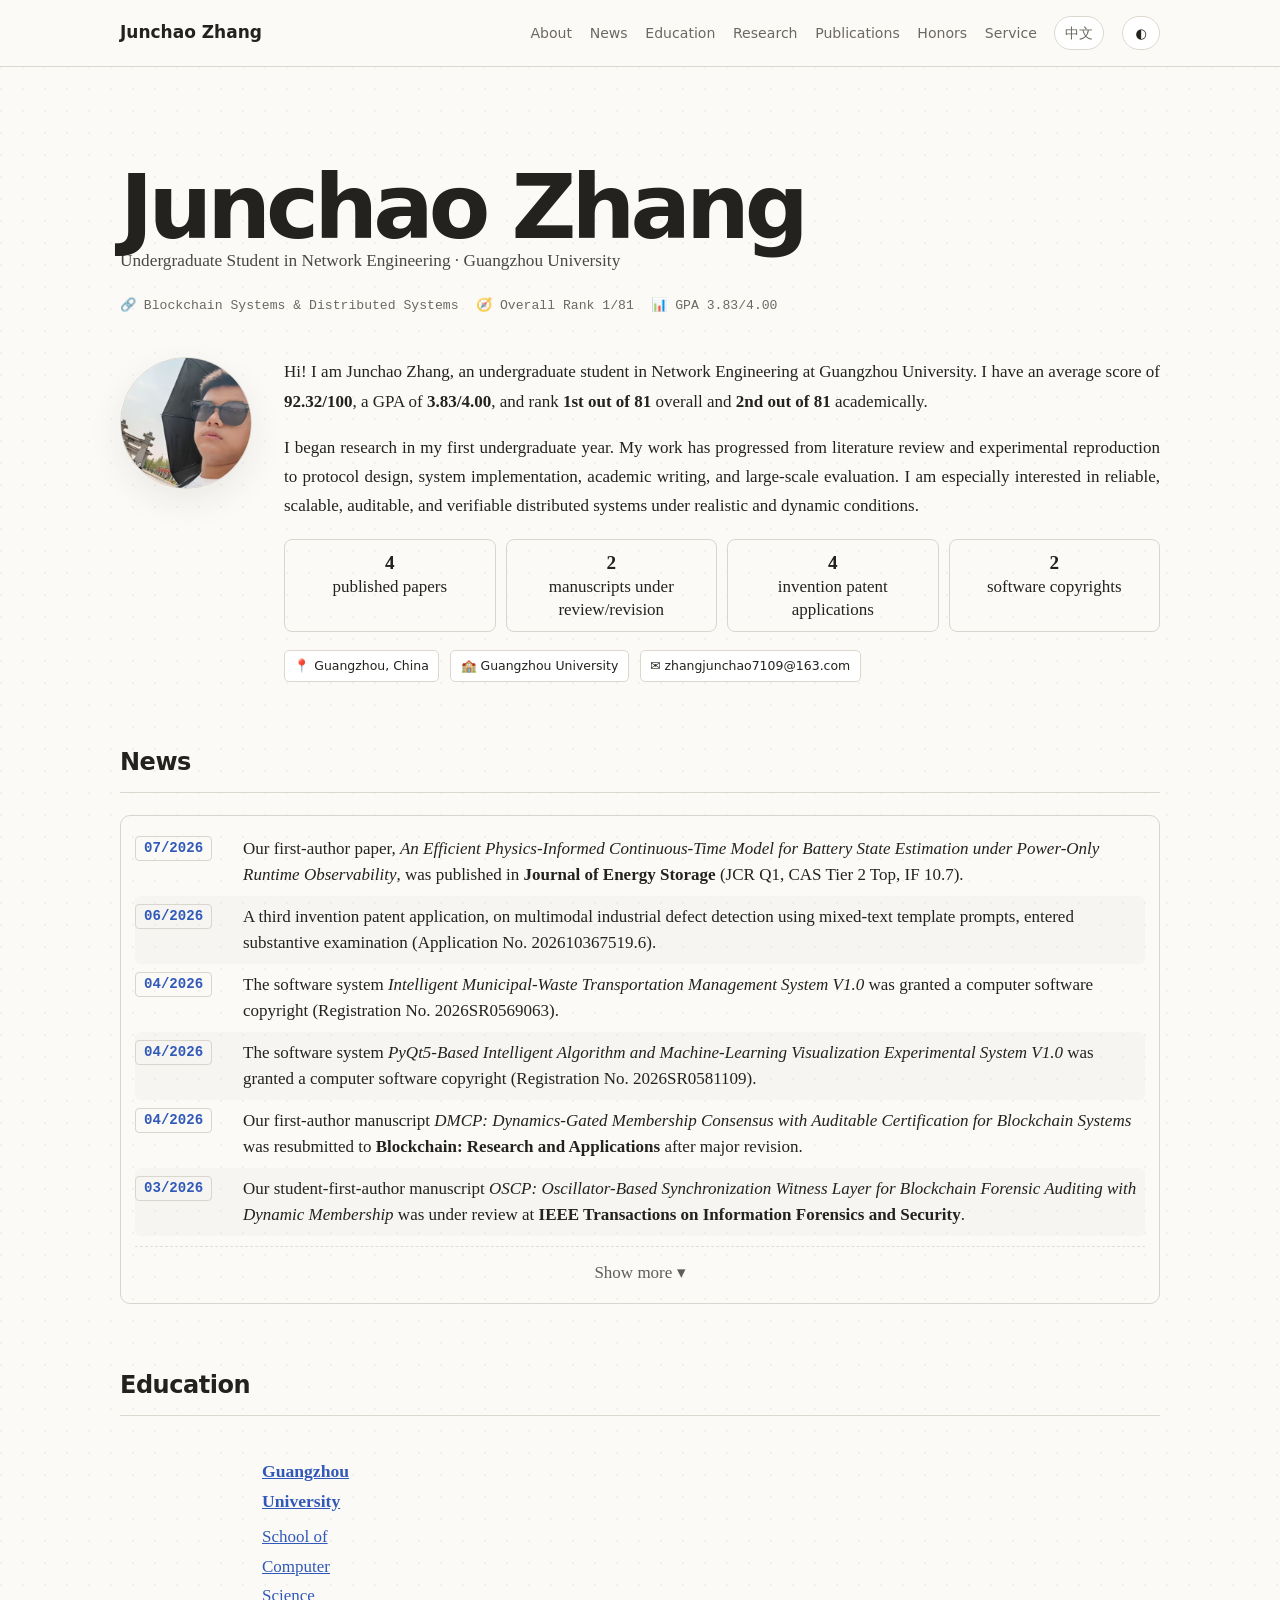
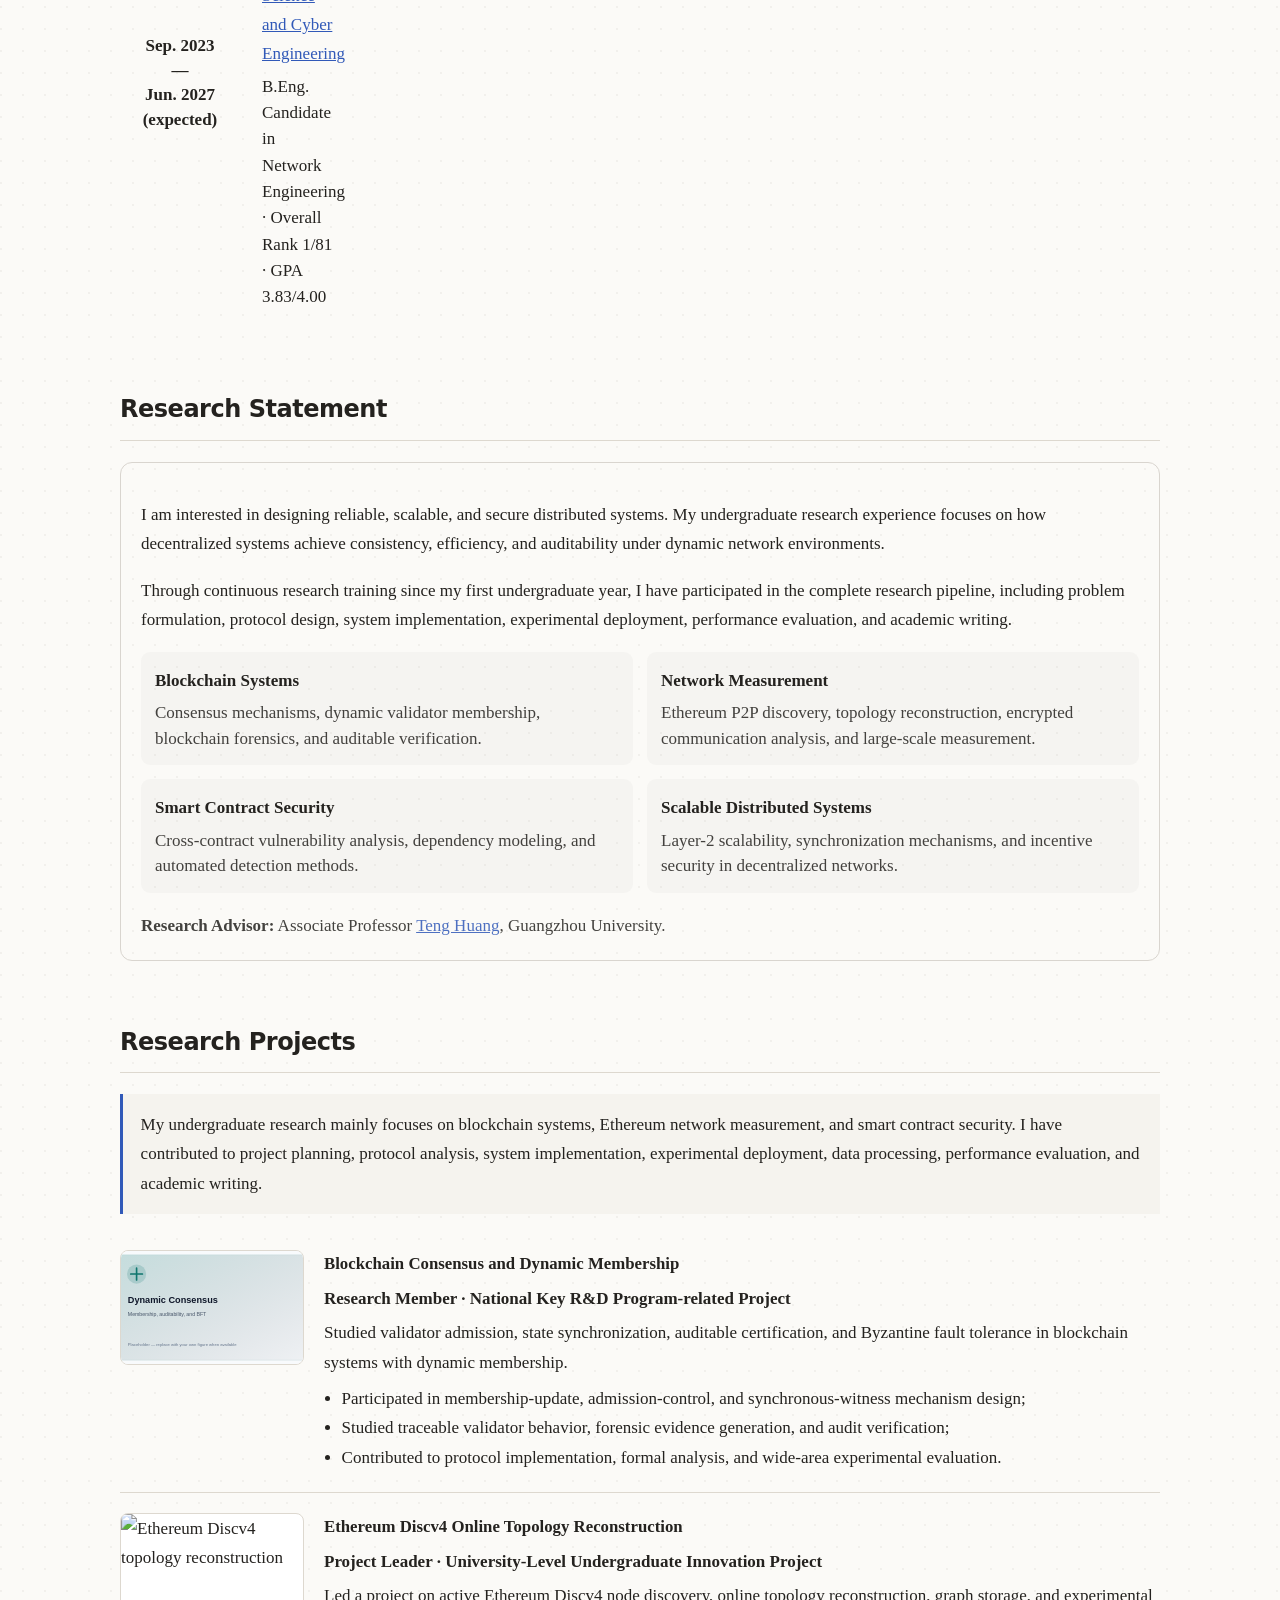
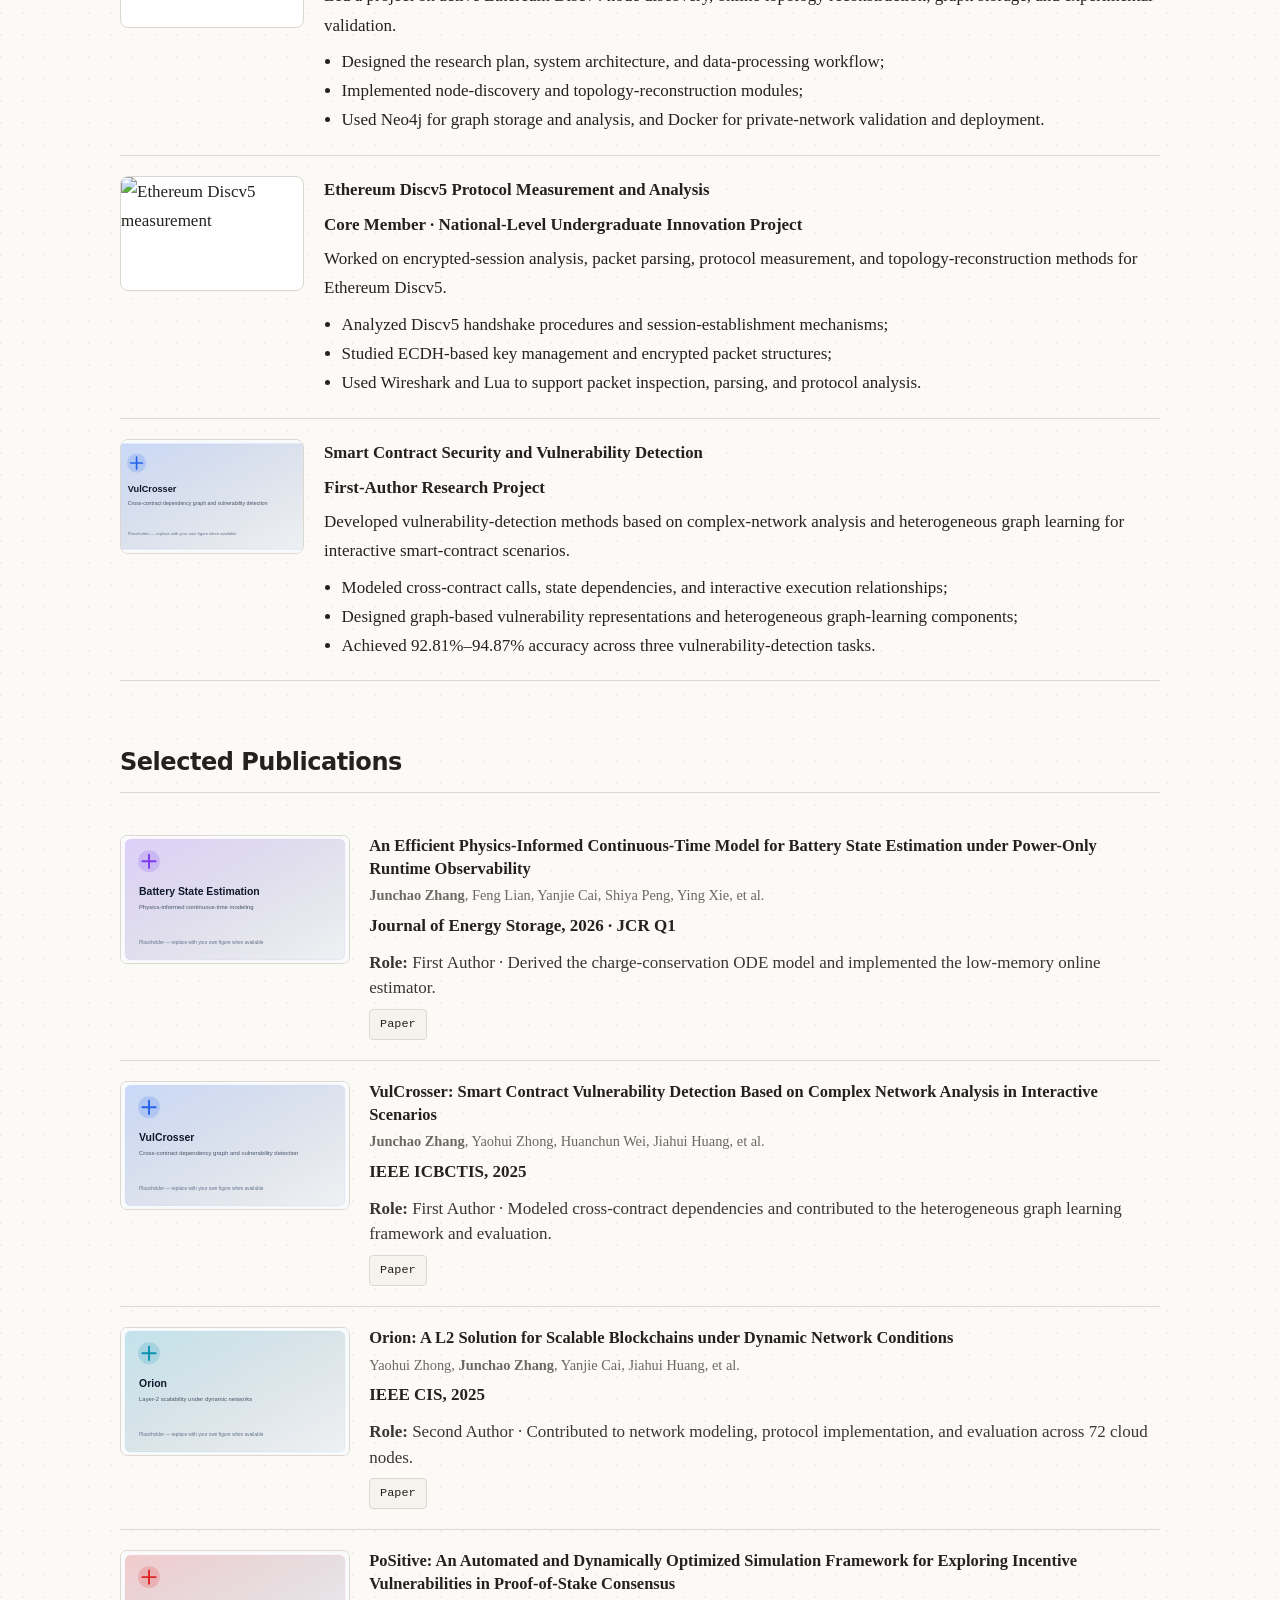
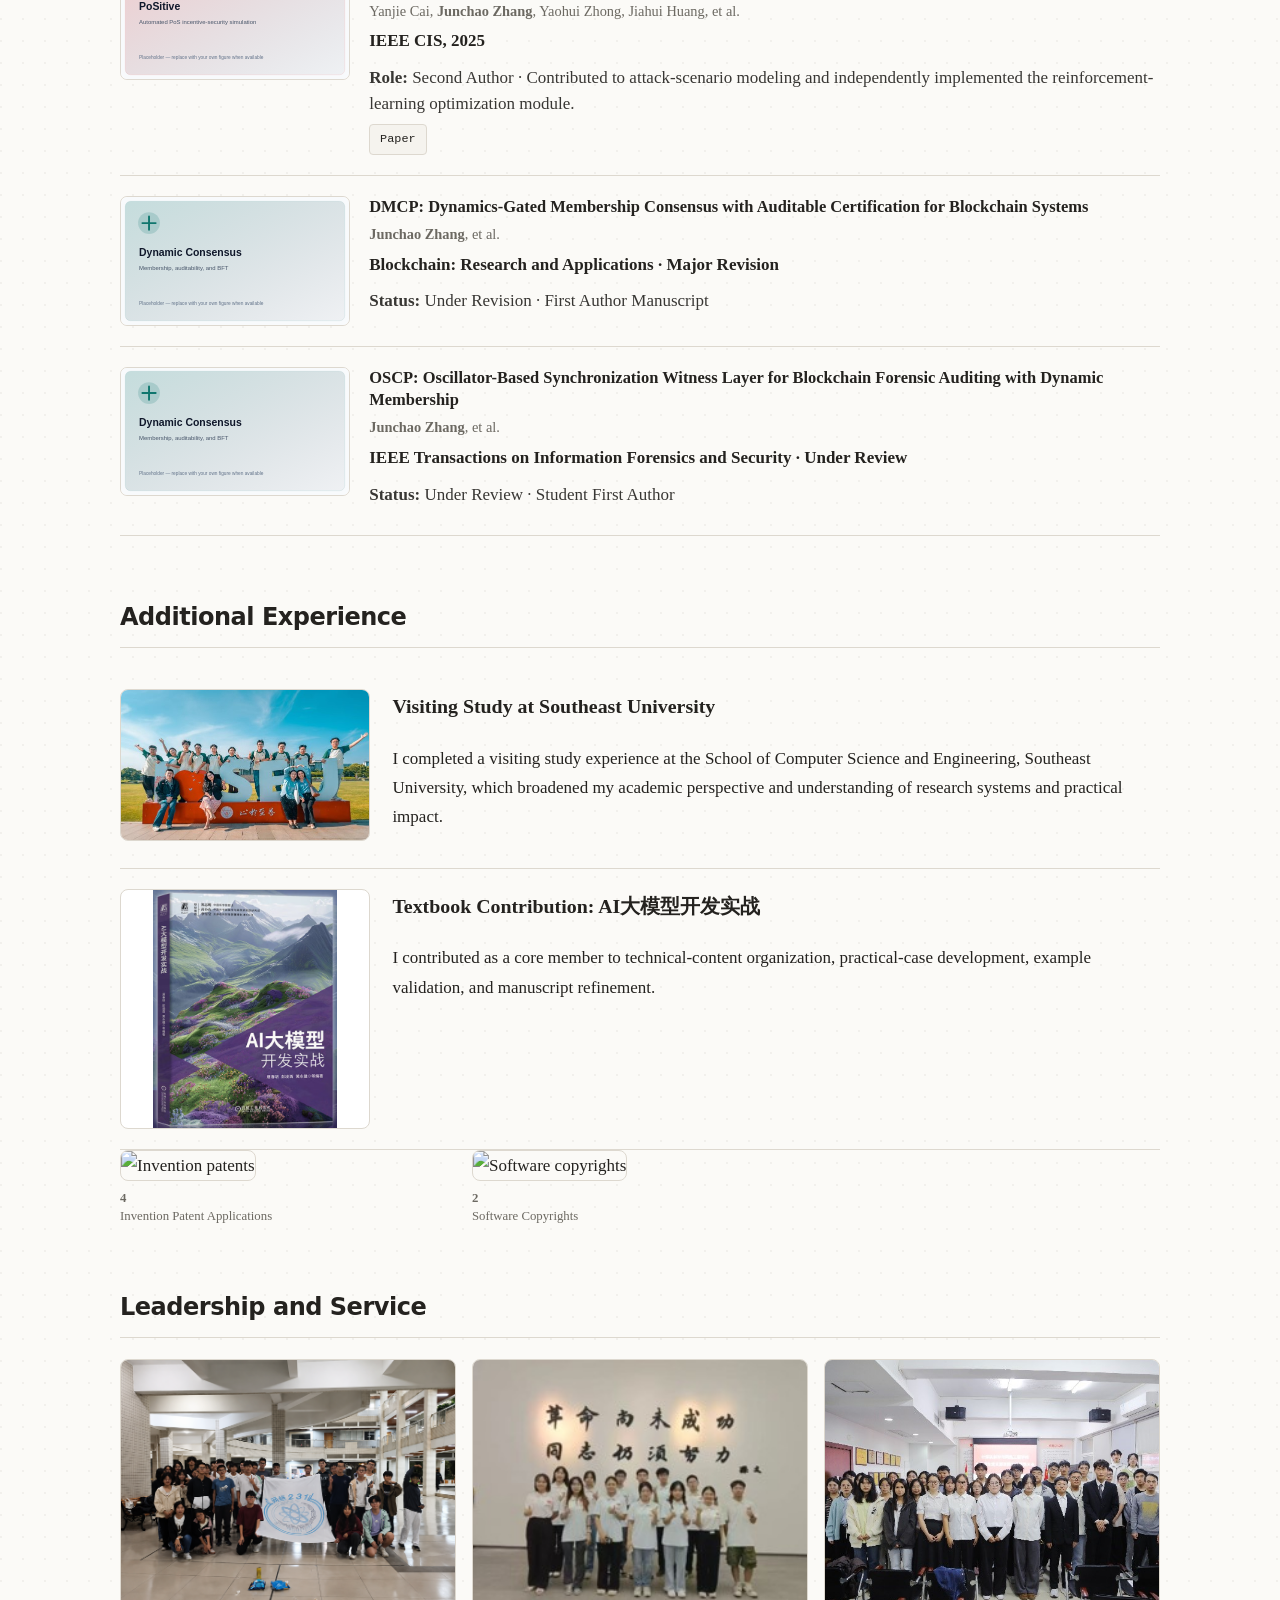
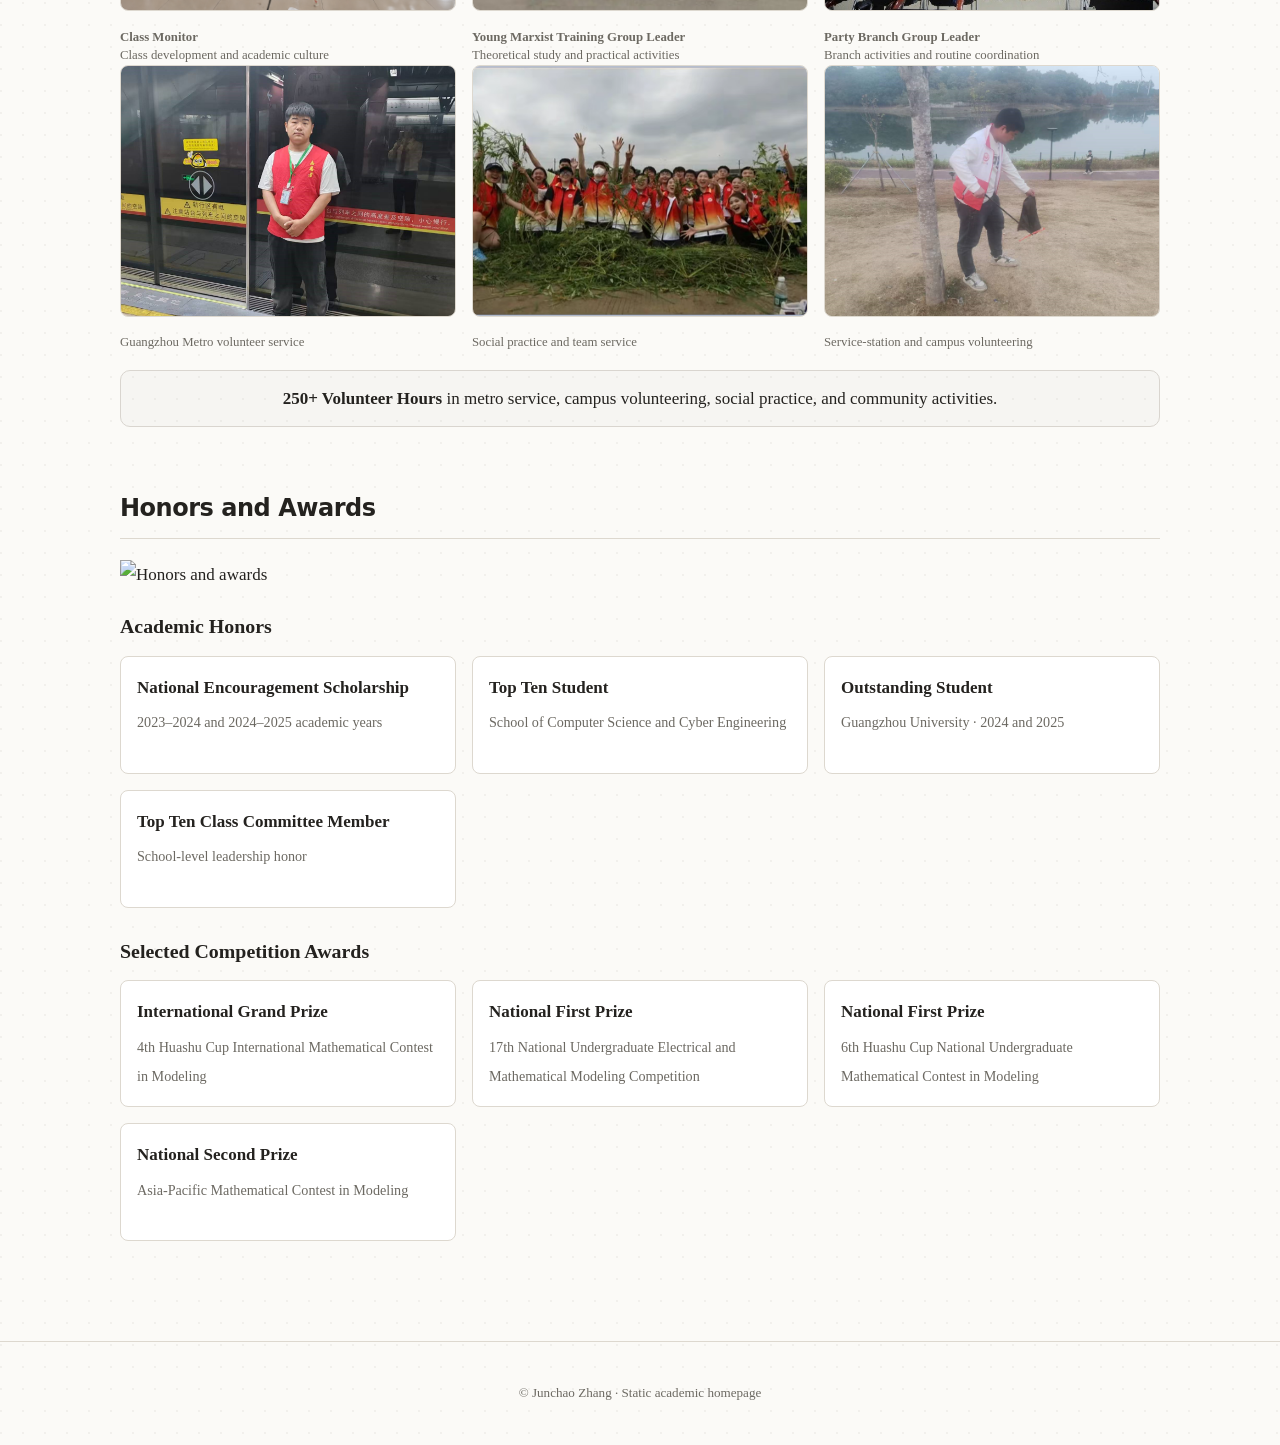
==== commit f6e971c4: "Update index.html" ====
--- a/index.html
+++ b/index.html
@@ -225,6 +225,25 @@
       .research-interest-grid {
         grid-template-columns: 1fr;
       }
+    }
+  </style>
+
+
+  <style>
+    .volunteer-bar {
+      width: 100%;
+      margin-top: 18px;
+      padding: 14px 18px;
+      border: 1px solid var(--border, #d9d5cf);
+      border-radius: 10px;
+      background: rgba(127, 127, 127, 0.035);
+      box-sizing: border-box;
+    }
+
+    .volunteer-bar p {
+      margin: 0;
+      text-align: center;
+      line-height: 1.6;
     }
   </style>
 
@@ -464,7 +483,7 @@
     <ul class="edu-list">
       <li class="edu-item">
         <div class="edu-years">Sep. 2023<br/>—<br/>Jun. 2027<br/>(expected)</div>
-        <img class="edu-logo" src="images/papers/consensus.svg" alt="Guangzhou University"
+        <img class="edu-logo" src="images/gzhu.png" alt="Guangzhou University"
              onerror="this.style.display='none'" />
         <div class="edu-content">
           <div class="school">
@@ -514,46 +533,60 @@
 
 <section id="research">
   <h2 class="section-title">Research Projects</h2>
-  <p class="research-summary">My undergraduate research mainly focuses on blockchain systems and distributed network security. I have contributed to protocol design, system implementation, experimental evaluation, and academic publication.</p>
+  <p class="research-summary">My undergraduate research mainly focuses on blockchain systems, Ethereum network measurement, and smart contract security. I have contributed to project planning, protocol analysis, system implementation, experimental deployment, data processing, performance evaluation, and academic writing.</p>
 
   <article class="research-item">
-    <img src="images/papers/consensus.svg" alt="Blockchain consensus">
+    <img src="images/papers/consensus.svg" alt="Blockchain consensus and dynamic membership">
     <div>
       <h3>Blockchain Consensus and Dynamic Membership</h3>
       <p><strong>Research Member · National Key R&amp;D Program-related Project</strong></p>
       <p>Studied validator admission, state synchronization, auditable certification, and Byzantine fault tolerance in blockchain systems with dynamic membership.</p>
       <ul>
-        <li>Participated in membership update, admission control, and synchronous witness mechanism design;</li>
-        <li>Studied traceable validator behavior and forensic evidence generation;</li>
-        <li>Contributed to implementation, formal analysis, and wide-area evaluation.</li>
+        <li>Participated in membership-update, admission-control, and synchronous-witness mechanism design;</li>
+        <li>Studied traceable validator behavior, forensic evidence generation, and audit verification;</li>
+        <li>Contributed to protocol implementation, formal analysis, and wide-area experimental evaluation.</li>
       </ul>
     </div>
   </article>
 
   <article class="research-item">
-    <img src="images/papers/ethereum.svg" alt="Ethereum measurement">
+    <img src="images/papers/discv4.svg" alt="Ethereum Discv4 topology reconstruction">
     <div>
-      <h3>Ethereum P2P Measurement and Topology Reconstruction</h3>
-      <p><strong>Project Leader · Discv4 Topology Reconstruction / Core Member · Discv5 Measurement</strong></p>
-      <p>Focused on Ethereum node discovery, encrypted session analysis, topology reconstruction, and network measurement.</p>
+      <h3>Ethereum Discv4 Online Topology Reconstruction</h3>
+      <p><strong>Project Leader · University-Level Undergraduate Innovation Project</strong></p>
+      <p>Led a project on active Ethereum Discv4 node discovery, online topology reconstruction, graph storage, and experimental validation.</p>
       <ul>
-        <li>Designed the Discv4 measurement architecture and data collection pipeline;</li>
-        <li>Built topology storage and analysis systems using Neo4j and Docker;</li>
-        <li>Analyzed Discv5 handshake procedures and ECDH-based key management.</li>
+        <li>Designed the research plan, system architecture, and data-processing workflow;</li>
+        <li>Implemented node-discovery and topology-reconstruction modules;</li>
+        <li>Used Neo4j for graph storage and analysis, and Docker for private-network validation and deployment.</li>
       </ul>
     </div>
   </article>
 
   <article class="research-item">
-    <img src="images/papers/vulcrosser.svg" alt="Smart contract security">
+    <img src="images/papers/discv5.svg" alt="Ethereum Discv5 measurement">
+    <div>
+      <h3>Ethereum Discv5 Protocol Measurement and Analysis</h3>
+      <p><strong>Core Member · National-Level Undergraduate Innovation Project</strong></p>
+      <p>Worked on encrypted-session analysis, packet parsing, protocol measurement, and topology-reconstruction methods for Ethereum Discv5.</p>
+      <ul>
+        <li>Analyzed Discv5 handshake procedures and session-establishment mechanisms;</li>
+        <li>Studied ECDH-based key management and encrypted packet structures;</li>
+        <li>Used Wireshark and Lua to support packet inspection, parsing, and protocol analysis.</li>
+      </ul>
+    </div>
+  </article>
+
+  <article class="research-item">
+    <img src="images/papers/vulcrosser.svg" alt="Smart contract security and vulnerability detection">
     <div>
       <h3>Smart Contract Security and Vulnerability Detection</h3>
-      <p><strong>First Author Research Project</strong></p>
-      <p>Developed vulnerability detection methods based on complex network analysis and heterogeneous graph learning for interactive smart-contract scenarios.</p>
+      <p><strong>First-Author Research Project</strong></p>
+      <p>Developed vulnerability-detection methods based on complex-network analysis and heterogeneous graph learning for interactive smart-contract scenarios.</p>
       <ul>
-        <li>Modeled cross-contract calls and state dependencies;</li>
-        <li>Designed graph-based vulnerability representations;</li>
-        <li>Achieved 92.81%–94.87% accuracy across multiple vulnerability detection tasks.</li>
+        <li>Modeled cross-contract calls, state dependencies, and interactive execution relationships;</li>
+        <li>Designed graph-based vulnerability representations and heterogeneous graph-learning components;</li>
+        <li>Achieved 92.81%–94.87% accuracy across three vulnerability-detection tasks.</li>
       </ul>
     </div>
   </article>
@@ -607,7 +640,9 @@
   <h2 class="section-title">Leadership and Service</h2>
   <div class="photo-grid"><figure><img src="images/class-leadership.jpg" alt="Class monitor"><figcaption><strong>Class Monitor</strong><br>Class development and academic culture</figcaption></figure><figure><img src="images/qingma-group.jpg" alt="Young Marxist Training Program"><figcaption><strong>Young Marxist Training Group Leader</strong><br>Theoretical study and practical activities</figcaption></figure><figure><img src="images/party-branch.jpg" alt="Party branch"><figcaption><strong>Party Branch Group Leader</strong><br>Branch activities and routine coordination</figcaption></figure></div>
   <div class="photo-grid"><figure><img src="images/metro-volunteering.jpg" alt="Metro volunteering"><figcaption>Guangzhou Metro volunteer service</figcaption></figure><figure><img src="images/social-practice.png" alt="Social practice"><figcaption>Social practice and team service</figcaption></figure><figure><img src="images/station-volunteering.jpg" alt="Station volunteering"><figcaption>Service-station and campus volunteering</figcaption></figure></div>
-<div class="stat-grid"><div class="stat"><strong>250+</strong>Volunteer Hours</div></div>
+<div class="volunteer-bar">
+  <p><strong>250+ Volunteer Hours</strong> in metro service, campus volunteering, social practice, and community activities.</p>
+</div>
 </section>
 
 <section id="honors">
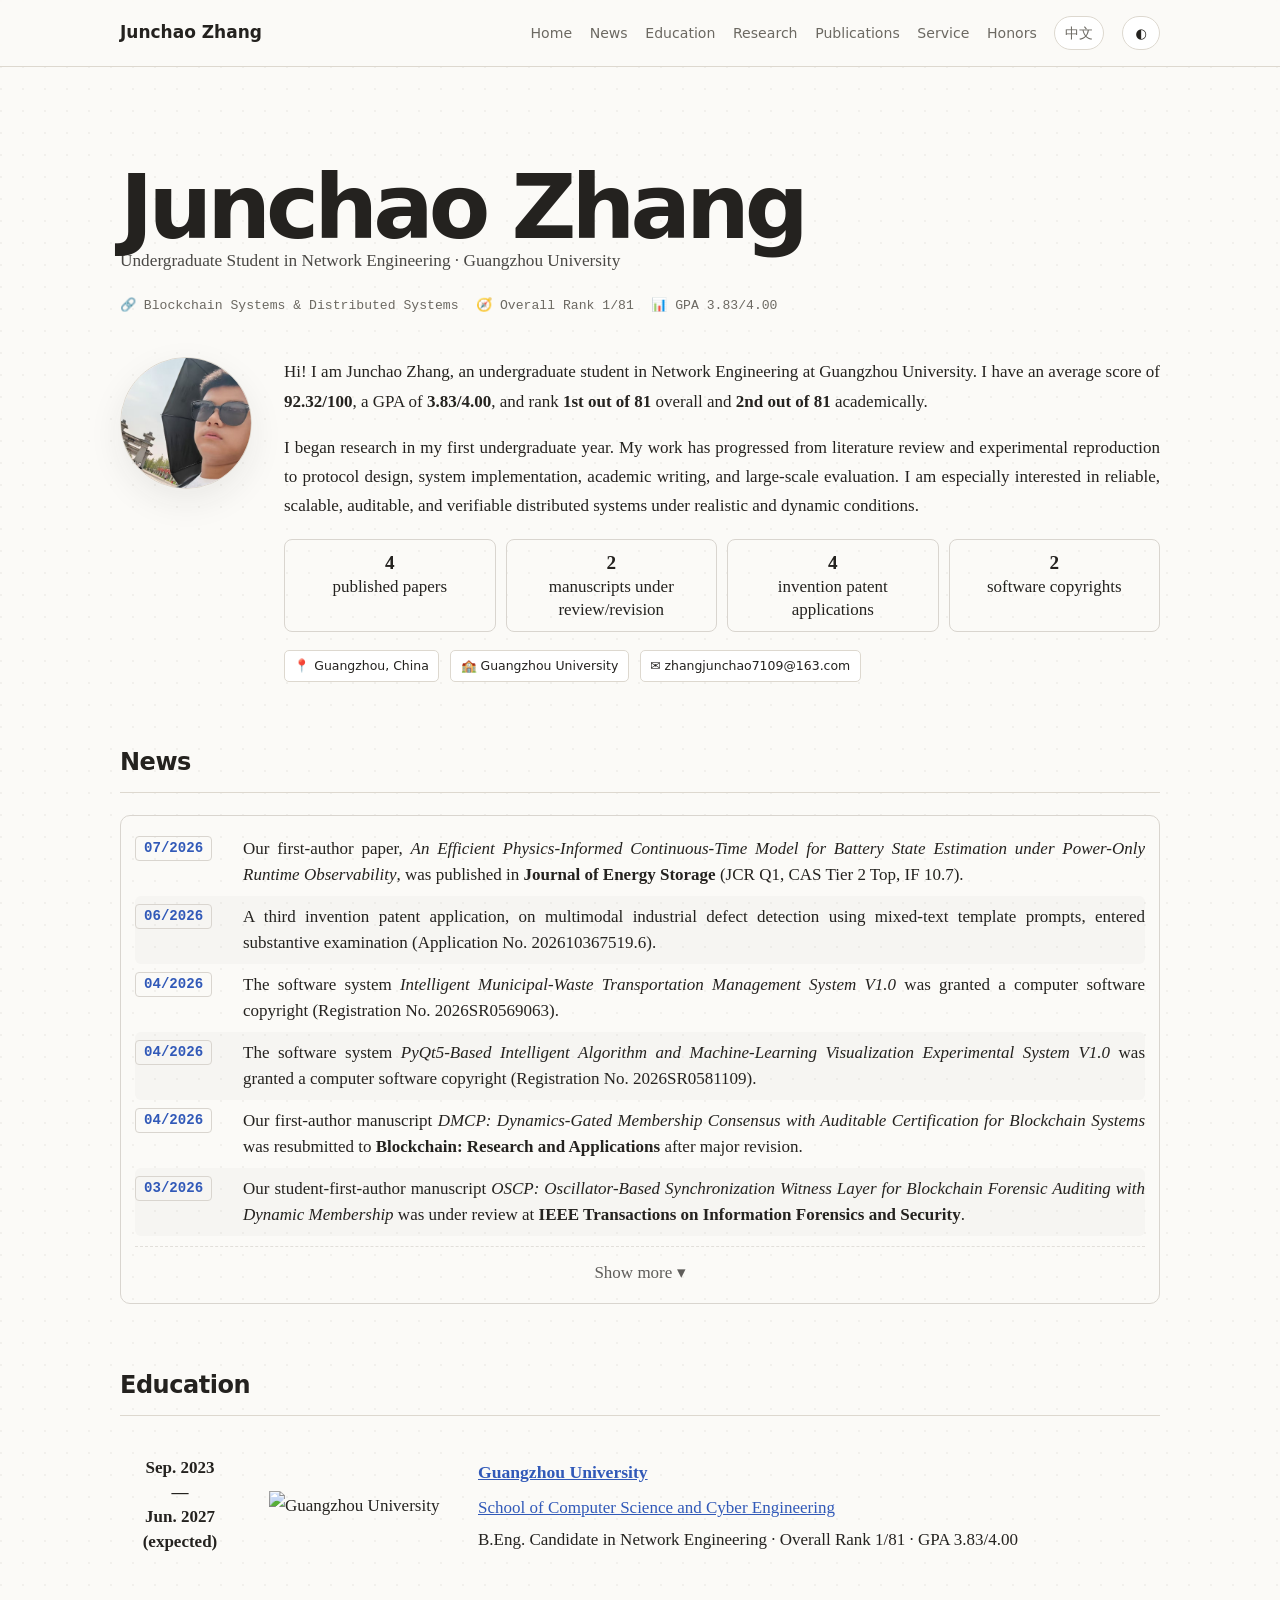
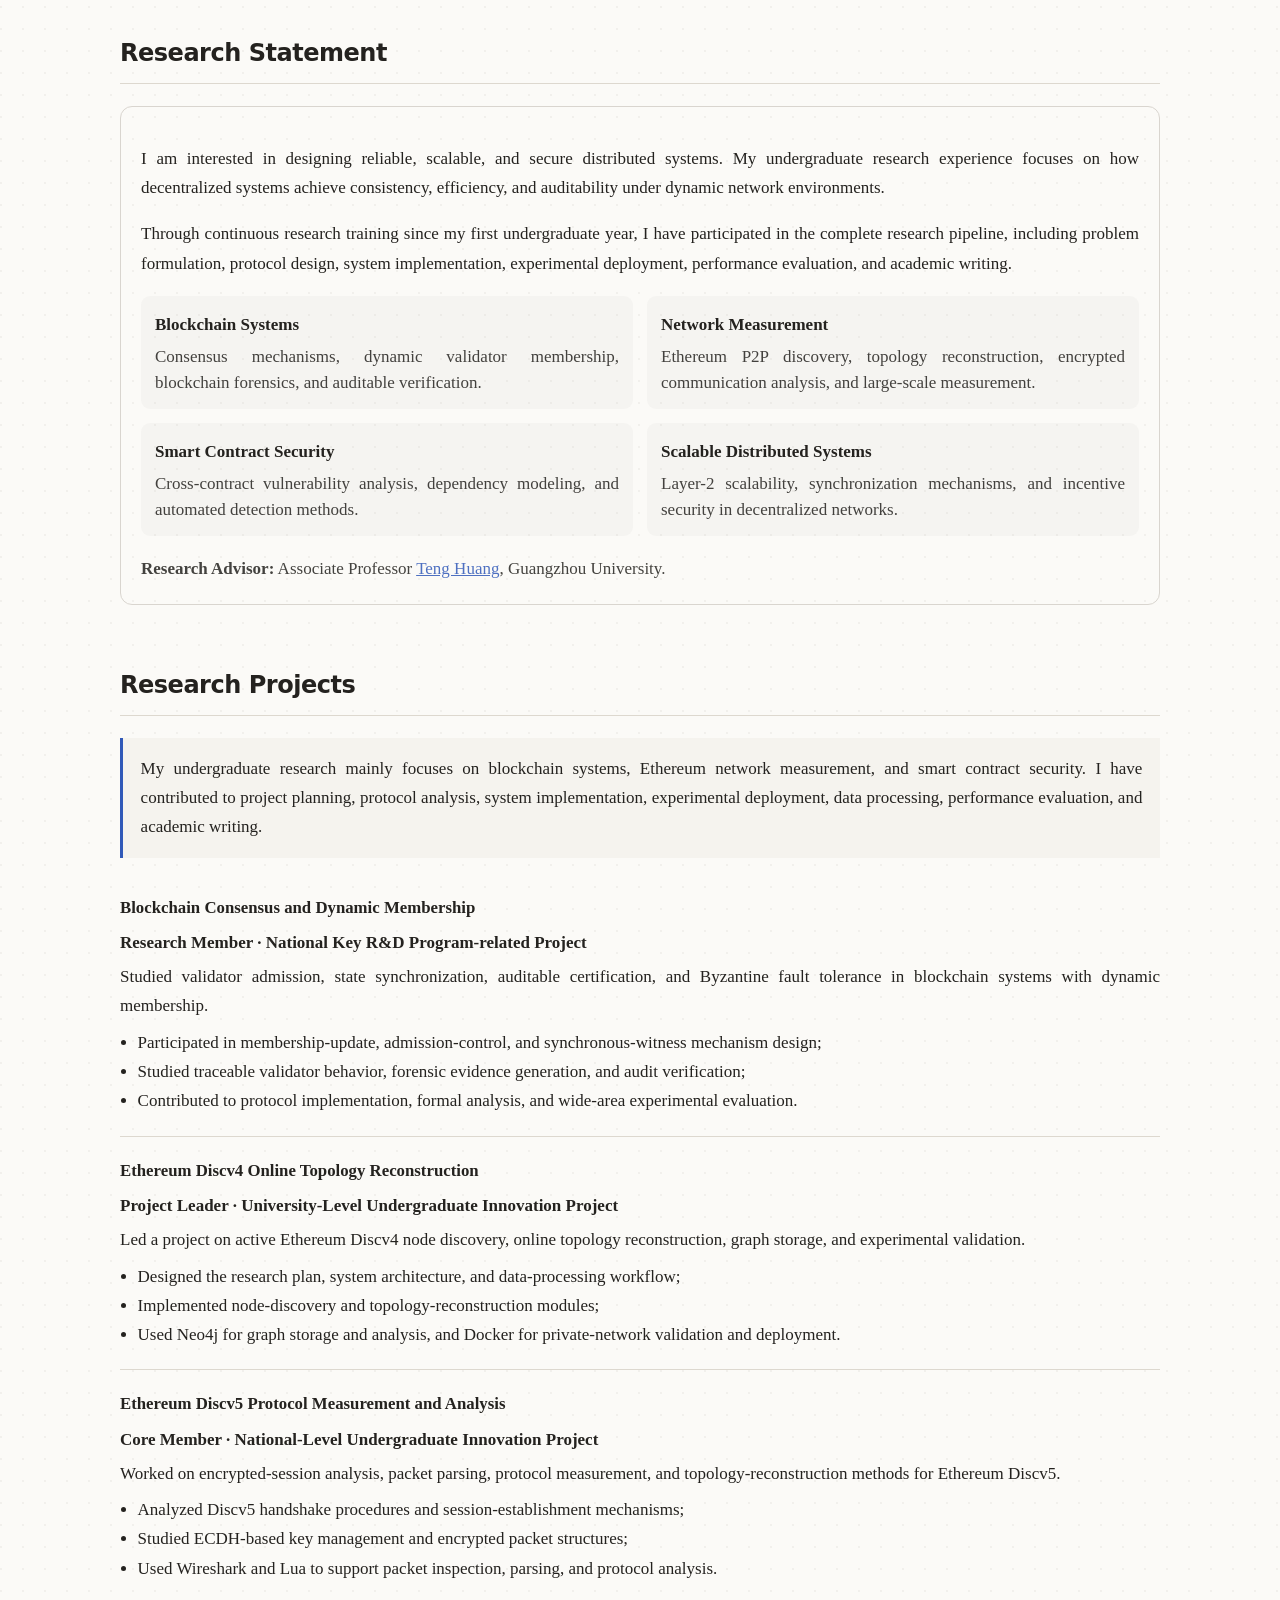
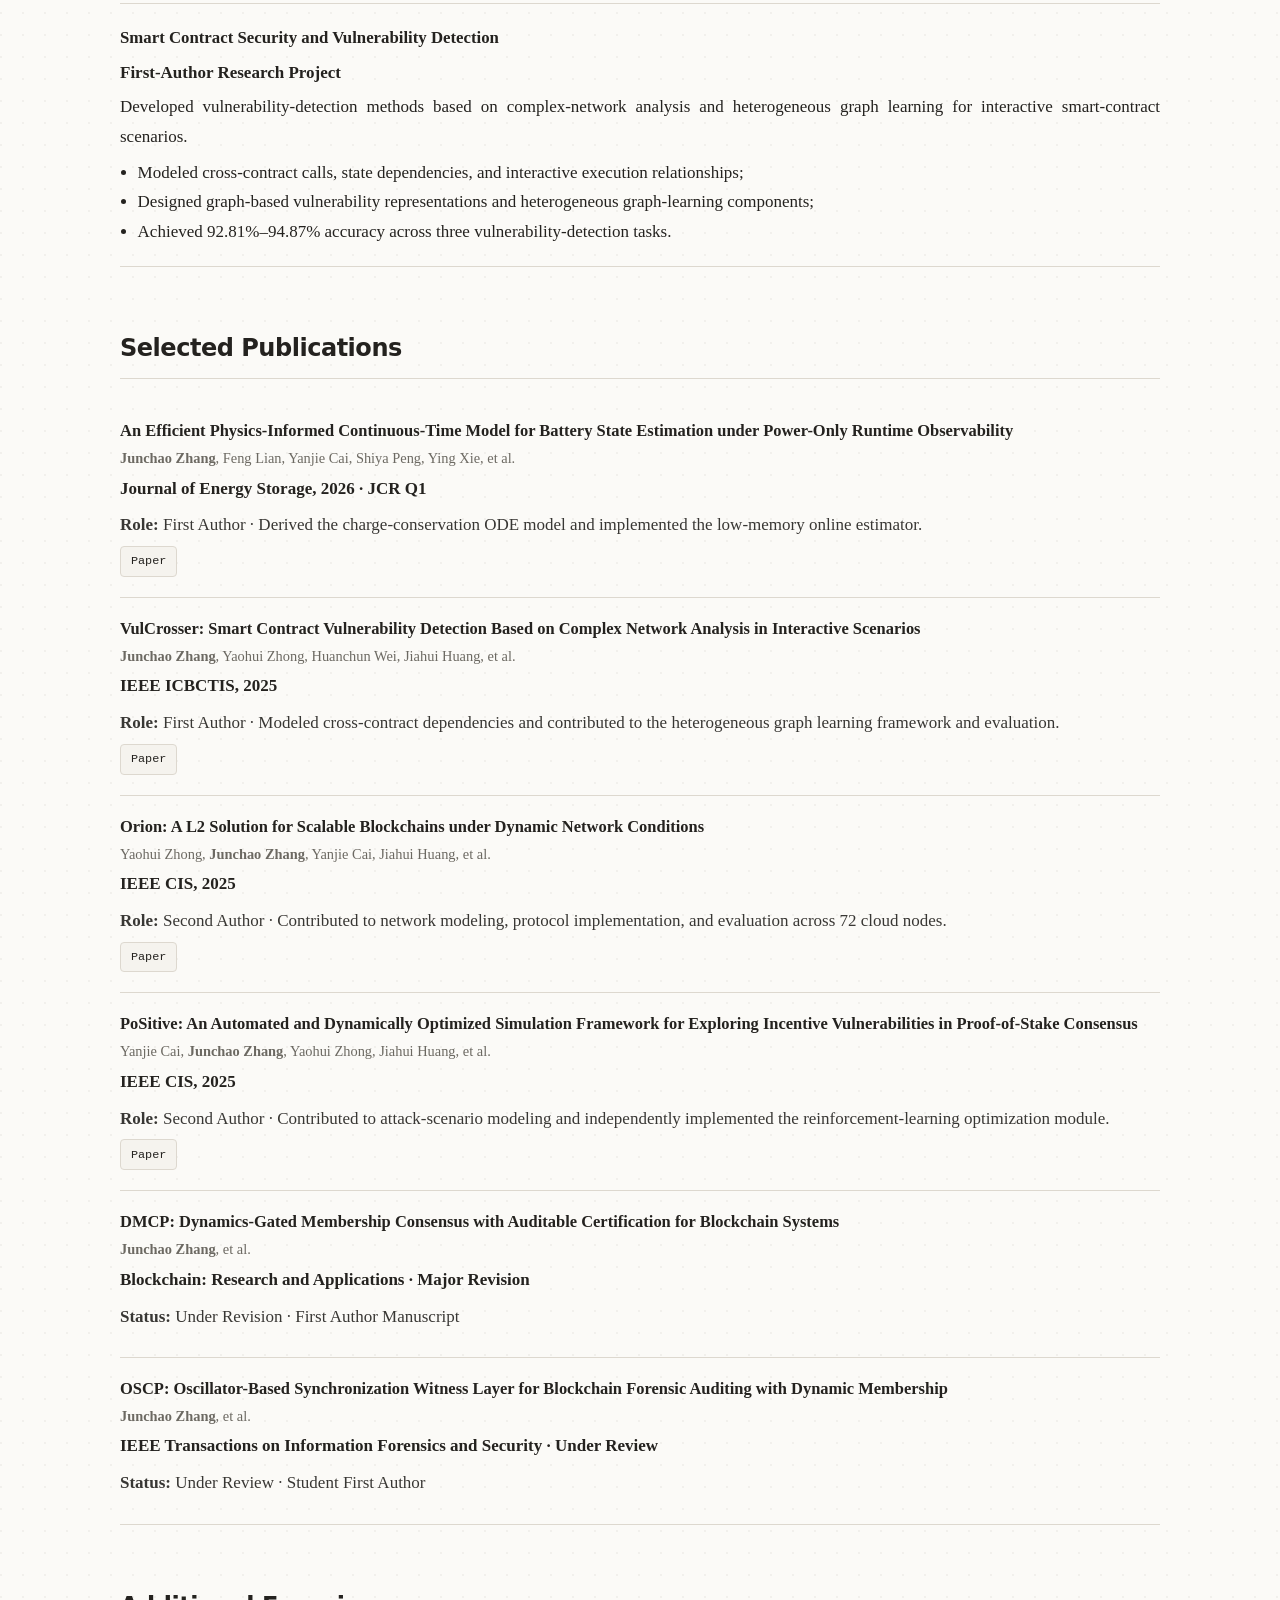
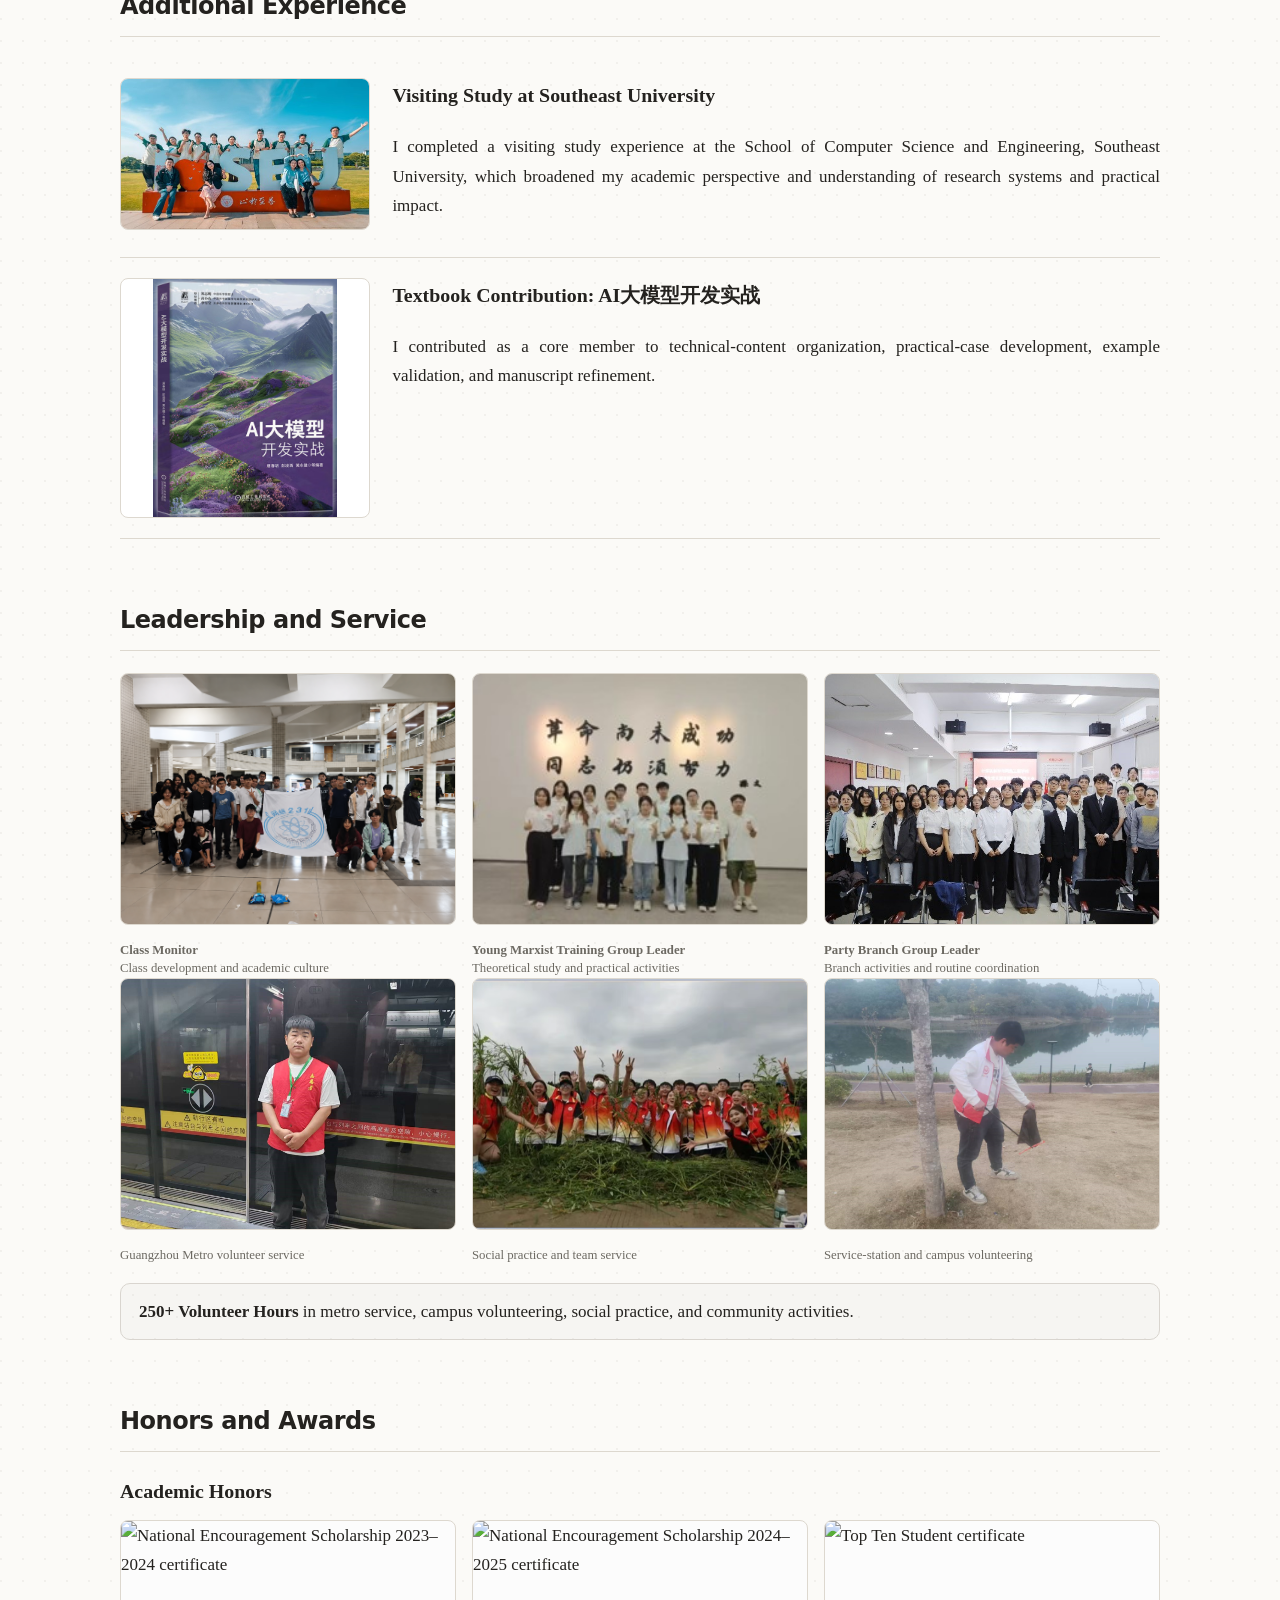
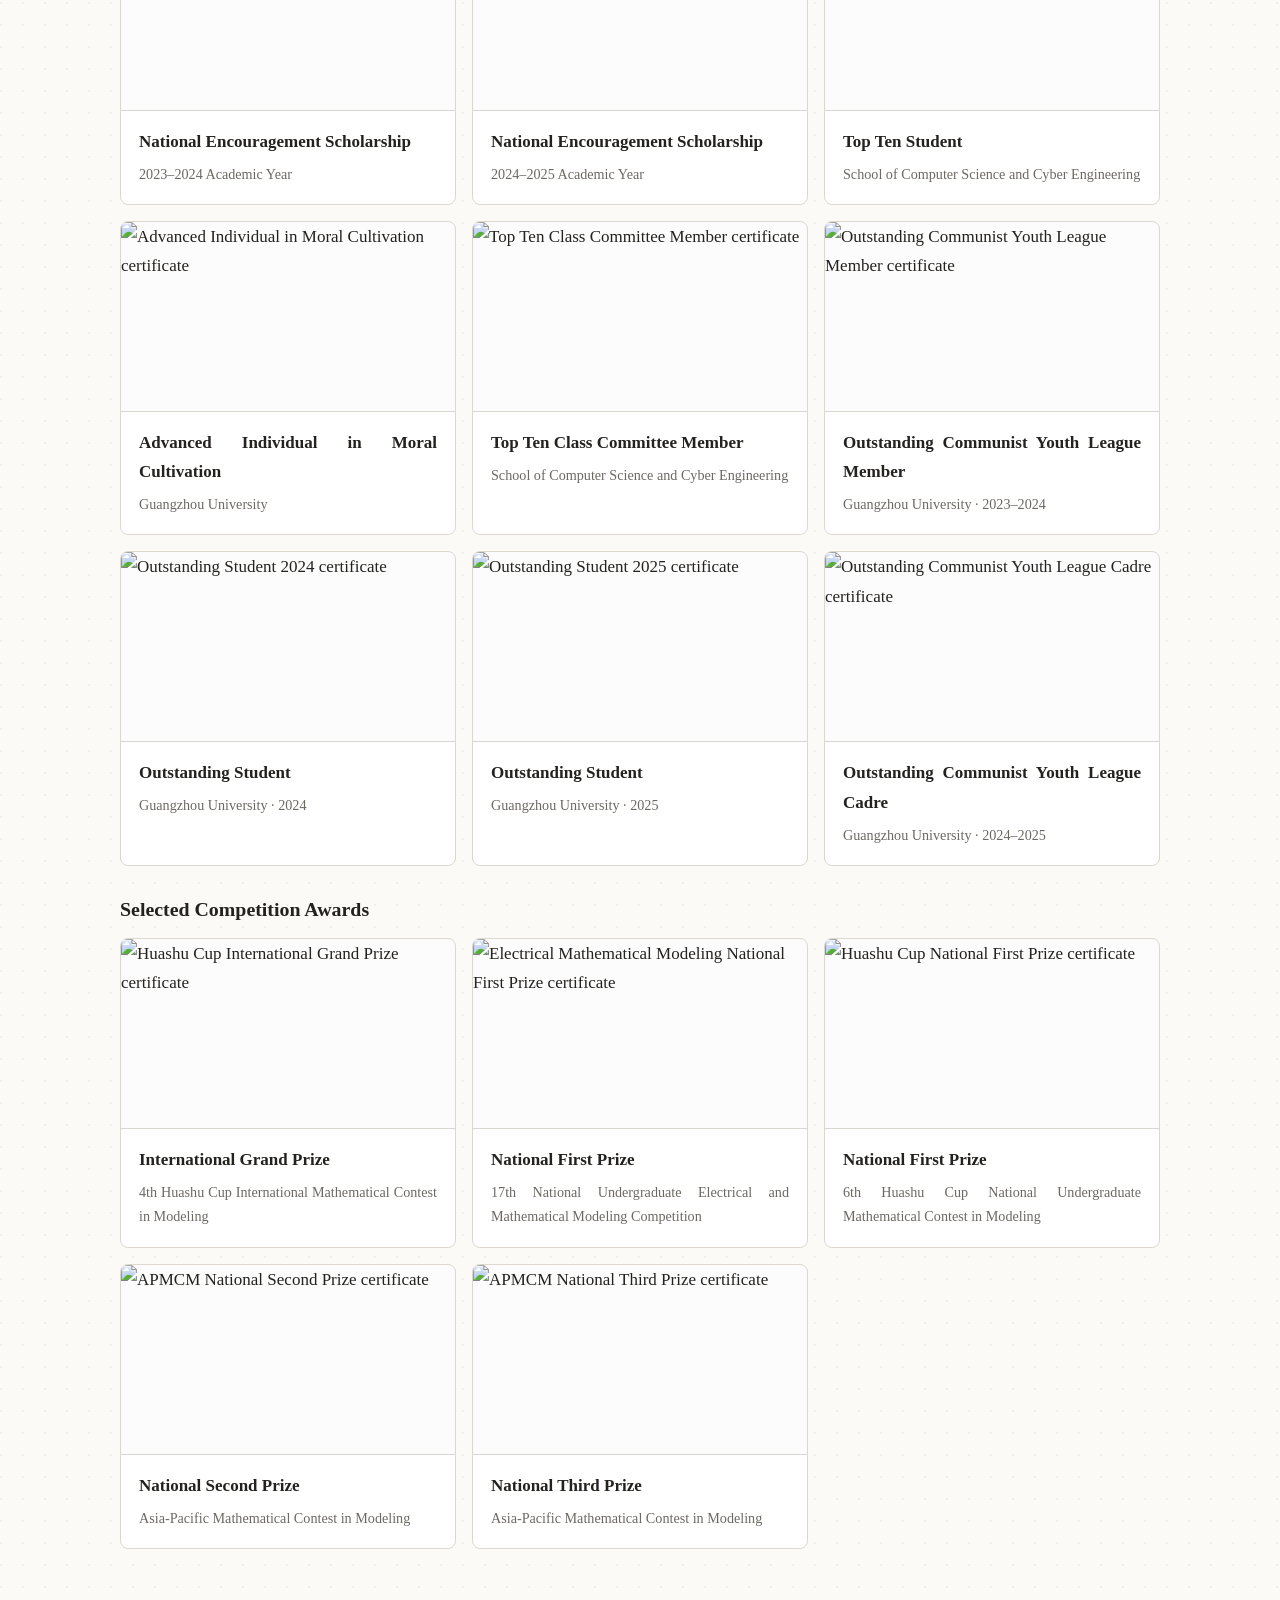
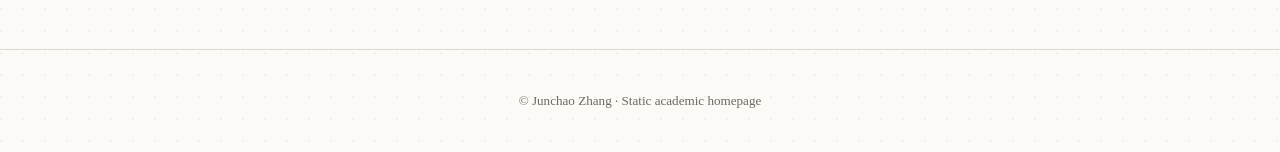
==== commit 34e3bf94: "Add files via upload" ====
--- a/index.html
+++ b/index.html
@@ -98,8 +98,8 @@
 
     .edu-item {
       display: grid;
-      grid-template-columns: 120px 72px minmax(0, 1fr);
-      gap: 22px;
+      grid-template-columns: 120px 190px minmax(0, 1fr);
+      gap: 24px;
       align-items: center;
       padding: 18px 0;
     }
@@ -111,9 +111,11 @@
     }
 
     .edu-logo {
-      width: 64px;
-      height: 64px;
+      width: 180px;
+      height: auto;
+      max-height: 90px;
       object-fit: contain;
+      justify-self: center;
     }
 
     .edu-content .school {
@@ -132,13 +134,20 @@
 
     @media (max-width: 640px) {
       .edu-item {
-        grid-template-columns: 92px 52px minmax(0, 1fr);
-        gap: 12px;
+        grid-template-columns: 88px minmax(0, 1fr);
+        gap: 14px;
+        align-items: start;
       }
 
       .edu-logo {
-        width: 48px;
-        height: 48px;
+        width: 150px;
+        max-height: 76px;
+        grid-column: 2;
+        justify-self: start;
+      }
+
+      .edu-content {
+        grid-column: 2;
       }
     }
   </style>
@@ -247,19 +256,139 @@
     }
   </style>
 
+
+  <style>
+    #research .research-item {
+      display: block;
+    }
+
+    #research .research-item > div {
+      width: 100%;
+    }
+
+    #publications .paper {
+      display: block;
+    }
+
+    #publications .paper > div {
+      width: 100%;
+    }
+  </style>
+
+
+  <style>
+    #research .research-summary {
+      text-align: justify;
+      text-justify: inter-word;
+    }
+  </style>
+
+
+  <style>
+    /* News */
+    #news .news-content {
+      text-align: justify;
+      text-justify: inter-word;
+    }
+
+    /* Research Statement */
+    #research-statement .research-statement-card > p,
+    #research-statement .research-interest-grid span {
+      text-align: justify;
+      text-justify: inter-word;
+    }
+
+    /* Research Projects */
+    #research .research-summary,
+    #research .research-item p,
+    #research .research-item li {
+      text-align: justify;
+      text-justify: inter-word;
+    }
+
+    /* Selected Publications */
+    #publications .paper h3,
+    #publications .paper .authors,
+    #publications .paper .venue,
+    #publications .paper .paper-role {
+      text-align: justify;
+      text-justify: inter-word;
+    }
+
+    /* Additional Experience */
+    #experience .feature p,
+    #experience .feature h3,
+    #experience figcaption {
+      text-align: justify;
+      text-justify: inter-word;
+    }
+
+    /* Leadership and Service */
+    #leadership figcaption,
+    #leadership .volunteer-bar p {
+      text-align: justify;
+      text-justify: inter-word;
+    }
+
+    /* Honors and Awards */
+    #honors .honor strong,
+    #honors .honor small {
+      display: block;
+      text-align: justify;
+      text-justify: inter-word;
+    }
+  </style>
+
+
+  <style>
+    .honor-grid-with-images {
+      align-items: stretch;
+    }
+
+    .honor-with-image {
+      padding: 0;
+      overflow: hidden;
+    }
+
+    .honor-with-image img {
+      display: block;
+      width: 100%;
+      height: 190px;
+      object-fit: contain;
+      background: rgba(127, 127, 127, 0.025);
+      border-bottom: 1px solid var(--border, #d9d5cf);
+    }
+
+    .honor-with-image > div {
+      padding: 16px 18px 18px;
+    }
+
+    .honor-with-image strong,
+    .honor-with-image small {
+      text-align: justify;
+      text-justify: inter-word;
+    }
+
+    @media (max-width: 640px) {
+      .honor-with-image img {
+        height: 170px;
+      }
+    }
+  </style>
+
 </head>
 <body>
   <nav class="site-nav">
     <div class="nav-inner">
       <a class="brand" href="./">Junchao Zhang</a>
       <div class="nav-links">
-        <a class="section-link" href="#about">About</a>
+        <a class="section-link" href="#about">Home</a>
         <a class="section-link" href="#news">News</a>
         <a class="section-link" href="#education">Education</a>
         <a class="section-link" href="#research-statement">Research</a>
         <a class="section-link" href="#publications">Publications</a>
+        <a class="section-link" href="#leadership">Service</a>
         <a class="section-link" href="#honors">Honors</a>
-        <a class="section-link" href="#leadership">Service</a>
         <a class="tool-button" href="zh/">中文</a>
         <button class="tool-button" type="button" data-theme-toggle aria-label="Toggle theme">◐</button>
       </div>
@@ -483,8 +612,7 @@
     <ul class="edu-list">
       <li class="edu-item">
         <div class="edu-years">Sep. 2023<br/>—<br/>Jun. 2027<br/>(expected)</div>
-        <img class="edu-logo" src="images/gzhu.png" alt="Guangzhou University"
-             onerror="this.style.display='none'" />
+        <img class="edu-logo" src="images/certificates/gzhu-logo.png" alt="Guangzhou University" />
         <div class="edu-content">
           <div class="school">
             <a href="https://www.gzhu.edu.cn/" target="_blank" rel="noopener noreferrer">Guangzhou University</a>
@@ -536,7 +664,7 @@
   <p class="research-summary">My undergraduate research mainly focuses on blockchain systems, Ethereum network measurement, and smart contract security. I have contributed to project planning, protocol analysis, system implementation, experimental deployment, data processing, performance evaluation, and academic writing.</p>
 
   <article class="research-item">
-    <img src="images/papers/consensus.svg" alt="Blockchain consensus and dynamic membership">
+    
     <div>
       <h3>Blockchain Consensus and Dynamic Membership</h3>
       <p><strong>Research Member · National Key R&amp;D Program-related Project</strong></p>
@@ -550,7 +678,6 @@
   </article>
 
   <article class="research-item">
-    <img src="images/papers/discv4.svg" alt="Ethereum Discv4 topology reconstruction">
     <div>
       <h3>Ethereum Discv4 Online Topology Reconstruction</h3>
       <p><strong>Project Leader · University-Level Undergraduate Innovation Project</strong></p>
@@ -564,7 +691,6 @@
   </article>
 
   <article class="research-item">
-    <img src="images/papers/discv5.svg" alt="Ethereum Discv5 measurement">
     <div>
       <h3>Ethereum Discv5 Protocol Measurement and Analysis</h3>
       <p><strong>Core Member · National-Level Undergraduate Innovation Project</strong></p>
@@ -578,7 +704,6 @@
   </article>
 
   <article class="research-item">
-    <img src="images/papers/vulcrosser.svg" alt="Smart contract security and vulnerability detection">
     <div>
       <h3>Smart Contract Security and Vulnerability Detection</h3>
       <p><strong>First-Author Research Project</strong></p>
@@ -594,14 +719,12 @@
 
 <section id="publications">
   <h2 class="section-title">Selected Publications</h2>
-  <article class="paper"><img class="paper-thumb" src="images/papers/battery.svg" alt="Battery paper"><div><h3>An Efficient Physics-Informed Continuous-Time Model for Battery State Estimation under Power-Only Runtime Observability</h3><p class="authors"><strong>Junchao Zhang</strong>, Feng Lian, Yanjie Cai, Shiya Peng, Ying Xie, et al.</p><p class="venue">Journal of Energy Storage, 2026 · JCR Q1</p><p class="paper-role"><strong>Role:</strong> First Author · Derived the charge-conservation ODE model and implemented the low-memory online estimator.</p><div class="buttons"><a class="button" href="https://www.sciencedirect.com/science/article/pii/S2352152X26031920">Paper</a></div></div></article>
-  <article class="paper"><img class="paper-thumb" src="images/papers/vulcrosser.svg" alt="VulCrosser paper"><div><h3>VulCrosser: Smart Contract Vulnerability Detection Based on Complex Network Analysis in Interactive Scenarios</h3><p class="authors"><strong>Junchao Zhang</strong>, Yaohui Zhong, Huanchun Wei, Jiahui Huang, et al.</p><p class="venue">IEEE ICBCTIS, 2025</p><p class="paper-role"><strong>Role:</strong> First Author · Modeled cross-contract dependencies and contributed to the heterogeneous graph learning framework and evaluation.</p><div class="buttons"><a class="button" href="https://ieeexplore.ieee.org/document/11387622">Paper</a></div></div></article>
-  <article class="paper"><img class="paper-thumb" src="images/papers/orion.svg" alt="Orion paper"><div><h3>Orion: A L2 Solution for Scalable Blockchains under Dynamic Network Conditions</h3><p class="authors">Yaohui Zhong, <strong>Junchao Zhang</strong>, Yanjie Cai, Jiahui Huang, et al.</p><p class="venue">IEEE CIS, 2025</p><p class="paper-role"><strong>Role:</strong> Second Author · Contributed to network modeling, protocol implementation, and evaluation across 72 cloud nodes.</p><div class="buttons"><a class="button" href="https://ieeexplore.ieee.org/document/11433893">Paper</a></div></div></article>
-  <article class="paper"><img class="paper-thumb" src="images/papers/positive.svg" alt="PoSitive paper"><div><h3>PoSitive: An Automated and Dynamically Optimized Simulation Framework for Exploring Incentive Vulnerabilities in Proof-of-Stake Consensus</h3><p class="authors">Yanjie Cai, <strong>Junchao Zhang</strong>, Yaohui Zhong, Jiahui Huang, et al.</p><p class="venue">IEEE CIS, 2025</p><p class="paper-role"><strong>Role:</strong> Second Author · Contributed to attack-scenario modeling and independently implemented the reinforcement-learning optimization module.</p><div class="buttons"><a class="button" href="https://ieeexplore.ieee.org/document/11433744">Paper</a></div></div></article>
-
-  <article class="paper">
-    <img class="paper-thumb" src="images/papers/consensus.svg" alt="DMCP paper">
-    <div>
+  <article class="paper"><div><h3>An Efficient Physics-Informed Continuous-Time Model for Battery State Estimation under Power-Only Runtime Observability</h3><p class="authors"><strong>Junchao Zhang</strong>, Feng Lian, Yanjie Cai, Shiya Peng, Ying Xie, et al.</p><p class="venue">Journal of Energy Storage, 2026 · JCR Q1</p><p class="paper-role"><strong>Role:</strong> First Author · Derived the charge-conservation ODE model and implemented the low-memory online estimator.</p><div class="buttons"><a class="button" href="https://www.sciencedirect.com/science/article/pii/S2352152X26031920">Paper</a></div></div></article>
+  <article class="paper"><div><h3>VulCrosser: Smart Contract Vulnerability Detection Based on Complex Network Analysis in Interactive Scenarios</h3><p class="authors"><strong>Junchao Zhang</strong>, Yaohui Zhong, Huanchun Wei, Jiahui Huang, et al.</p><p class="venue">IEEE ICBCTIS, 2025</p><p class="paper-role"><strong>Role:</strong> First Author · Modeled cross-contract dependencies and contributed to the heterogeneous graph learning framework and evaluation.</p><div class="buttons"><a class="button" href="https://ieeexplore.ieee.org/document/11387622">Paper</a></div></div></article>
+  <article class="paper"><div><h3>Orion: A L2 Solution for Scalable Blockchains under Dynamic Network Conditions</h3><p class="authors">Yaohui Zhong, <strong>Junchao Zhang</strong>, Yanjie Cai, Jiahui Huang, et al.</p><p class="venue">IEEE CIS, 2025</p><p class="paper-role"><strong>Role:</strong> Second Author · Contributed to network modeling, protocol implementation, and evaluation across 72 cloud nodes.</p><div class="buttons"><a class="button" href="https://ieeexplore.ieee.org/document/11433893">Paper</a></div></div></article>
+  <article class="paper"><div><h3>PoSitive: An Automated and Dynamically Optimized Simulation Framework for Exploring Incentive Vulnerabilities in Proof-of-Stake Consensus</h3><p class="authors">Yanjie Cai, <strong>Junchao Zhang</strong>, Yaohui Zhong, Jiahui Huang, et al.</p><p class="venue">IEEE CIS, 2025</p><p class="paper-role"><strong>Role:</strong> Second Author · Contributed to attack-scenario modeling and independently implemented the reinforcement-learning optimization module.</p><div class="buttons"><a class="button" href="https://ieeexplore.ieee.org/document/11433744">Paper</a></div></div></article>
+
+  <article class="paper"><div>
       <h3>DMCP: Dynamics-Gated Membership Consensus with Auditable Certification for Blockchain Systems</h3>
       <p class="authors"><strong>Junchao Zhang</strong>, et al.</p>
       <p class="venue">Blockchain: Research and Applications · Major Revision</p>
@@ -609,9 +732,7 @@
     </div>
   </article>
 
-  <article class="paper">
-    <img class="paper-thumb" src="images/papers/consensus.svg" alt="OSCP paper">
-    <div>
+  <article class="paper"><div>
       <h3>OSCP: Oscillator-Based Synchronization Witness Layer for Blockchain Forensic Auditing with Dynamic Membership</h3>
       <p class="authors"><strong>Junchao Zhang</strong>, et al.</p>
       <p class="venue">IEEE Transactions on Information Forensics and Security · Under Review</p>
@@ -624,16 +745,6 @@
   <h2 class="section-title">Additional Experience</h2>
   <article class="feature"><img src="images/seu-visit.jpg" alt="Southeast University"><div><h3>Visiting Study at Southeast University</h3><p>I completed a visiting study experience at the School of Computer Science and Engineering, Southeast University, which broadened my academic perspective and understanding of research systems and practical impact.</p></div></article>
   <article class="feature book"><img src="images/ai-large-model-book.jpg" alt="AI textbook"><div><h3>Textbook Contribution: AI大模型开发实战</h3><p>I contributed as a core member to technical-content organization, practical-case development, example validation, and manuscript refinement.</p></div></article>
-  <div class="photo-grid">
-  <figure>
-    <img src="images/patent.jpg" alt="Invention patents">
-    <figcaption><strong>4</strong><br>Invention Patent Applications</figcaption>
-  </figure>
-  <figure>
-    <img src="images/software-copyright.jpg" alt="Software copyrights">
-    <figcaption><strong>2</strong><br>Software Copyrights</figcaption>
-  </figure>
-</div>
 </section>
 
 <section id="leadership">
@@ -647,27 +758,72 @@
 
 <section id="honors">
   <h2 class="section-title">Honors and Awards</h2>
-  <div class="honor-banner">
-    <img src="images/honors.jpg" alt="Honors and awards">
-  </div>
 
   <div class="award-group">
     <h3>Academic Honors</h3>
-    <div class="honor-grid">
-      <div class="honor"><strong>National Encouragement Scholarship</strong><small>2023–2024 and 2024–2025 academic years</small></div>
-      <div class="honor"><strong>Top Ten Student</strong><small>School of Computer Science and Cyber Engineering</small></div>
-      <div class="honor"><strong>Outstanding Student</strong><small>Guangzhou University · 2024 and 2025</small></div>
-      <div class="honor"><strong>Top Ten Class Committee Member</strong><small>School-level leadership honor</small></div>
+    <div class="honor-grid honor-grid-with-images">
+      <div class="honor honor-with-image">
+        <img src="images/certificates/scholarship-2023-2024.png" alt="National Encouragement Scholarship 2023–2024 certificate" loading="lazy">
+        <div><strong>National Encouragement Scholarship</strong><small>2023–2024 Academic Year</small></div>
+      </div>
+      <div class="honor honor-with-image">
+        <img src="images/certificates/scholarship-2024-2025.png" alt="National Encouragement Scholarship 2024–2025 certificate" loading="lazy">
+        <div><strong>National Encouragement Scholarship</strong><small>2024–2025 Academic Year</small></div>
+      </div>
+      <div class="honor honor-with-image">
+        <img src="images/certificates/top-ten-student.png" alt="Top Ten Student certificate" loading="lazy">
+        <div><strong>Top Ten Student</strong><small>School of Computer Science and Cyber Engineering</small></div>
+      </div>
+      <div class="honor honor-with-image">
+        <img src="images/certificates/moral-cultivation.png" alt="Advanced Individual in Moral Cultivation certificate" loading="lazy">
+        <div><strong>Advanced Individual in Moral Cultivation</strong><small>Guangzhou University</small></div>
+      </div>
+      <div class="honor honor-with-image">
+        <img src="images/certificates/top-ten-class-committee.png" alt="Top Ten Class Committee Member certificate" loading="lazy">
+        <div><strong>Top Ten Class Committee Member</strong><small>School of Computer Science and Cyber Engineering</small></div>
+      </div>
+      <div class="honor honor-with-image">
+        <img src="images/certificates/outstanding-league-member.png" alt="Outstanding Communist Youth League Member certificate" loading="lazy">
+        <div><strong>Outstanding Communist Youth League Member</strong><small>Guangzhou University · 2023–2024</small></div>
+      </div>
+      <div class="honor honor-with-image">
+        <img src="images/certificates/outstanding-student-2024.png" alt="Outstanding Student 2024 certificate" loading="lazy">
+        <div><strong>Outstanding Student</strong><small>Guangzhou University · 2024</small></div>
+      </div>
+      <div class="honor honor-with-image">
+        <img src="images/certificates/outstanding-student-2025.png" alt="Outstanding Student 2025 certificate" loading="lazy">
+        <div><strong>Outstanding Student</strong><small>Guangzhou University · 2025</small></div>
+      </div>
+      <div class="honor honor-with-image">
+        <img src="images/certificates/outstanding-league-cadre.png" alt="Outstanding Communist Youth League Cadre certificate" loading="lazy">
+        <div><strong>Outstanding Communist Youth League Cadre</strong><small>Guangzhou University · 2024–2025</small></div>
+      </div>
     </div>
   </div>
 
   <div class="award-group">
     <h3>Selected Competition Awards</h3>
-    <div class="honor-grid">
-      <div class="honor"><strong>International Grand Prize</strong><small>4th Huashu Cup International Mathematical Contest in Modeling</small></div>
-      <div class="honor"><strong>National First Prize</strong><small>17th National Undergraduate Electrical and Mathematical Modeling Competition</small></div>
-      <div class="honor"><strong>National First Prize</strong><small>6th Huashu Cup National Undergraduate Mathematical Contest in Modeling</small></div>
-      <div class="honor"><strong>National Second Prize</strong><small>Asia-Pacific Mathematical Contest in Modeling</small></div>
+    <div class="honor-grid honor-grid-with-images">
+      <div class="honor honor-with-image">
+        <img src="images/certificates/huashu-international-grand-prize.png" alt="Huashu Cup International Grand Prize certificate" loading="lazy">
+        <div><strong>International Grand Prize</strong><small>4th Huashu Cup International Mathematical Contest in Modeling</small></div>
+      </div>
+      <div class="honor honor-with-image">
+        <img src="images/certificates/electrical-modeling-first-prize.png" alt="Electrical Mathematical Modeling National First Prize certificate" loading="lazy">
+        <div><strong>National First Prize</strong><small>17th National Undergraduate Electrical and Mathematical Modeling Competition</small></div>
+      </div>
+      <div class="honor honor-with-image">
+        <img src="images/certificates/huashu-national-first-prize.png" alt="Huashu Cup National First Prize certificate" loading="lazy">
+        <div><strong>National First Prize</strong><small>6th Huashu Cup National Undergraduate Mathematical Contest in Modeling</small></div>
+      </div>
+      <div class="honor honor-with-image">
+        <img src="images/certificates/apmcm-second-prize.png" alt="APMCM National Second Prize certificate" loading="lazy">
+        <div><strong>National Second Prize</strong><small>Asia-Pacific Mathematical Contest in Modeling</small></div>
+      </div>
+      <div class="honor honor-with-image">
+        <img src="images/certificates/apmcm-third-prize.png" alt="APMCM National Third Prize certificate" loading="lazy">
+        <div><strong>National Third Prize</strong><small>Asia-Pacific Mathematical Contest in Modeling</small></div>
+      </div>
     </div>
   </div>
 </section>
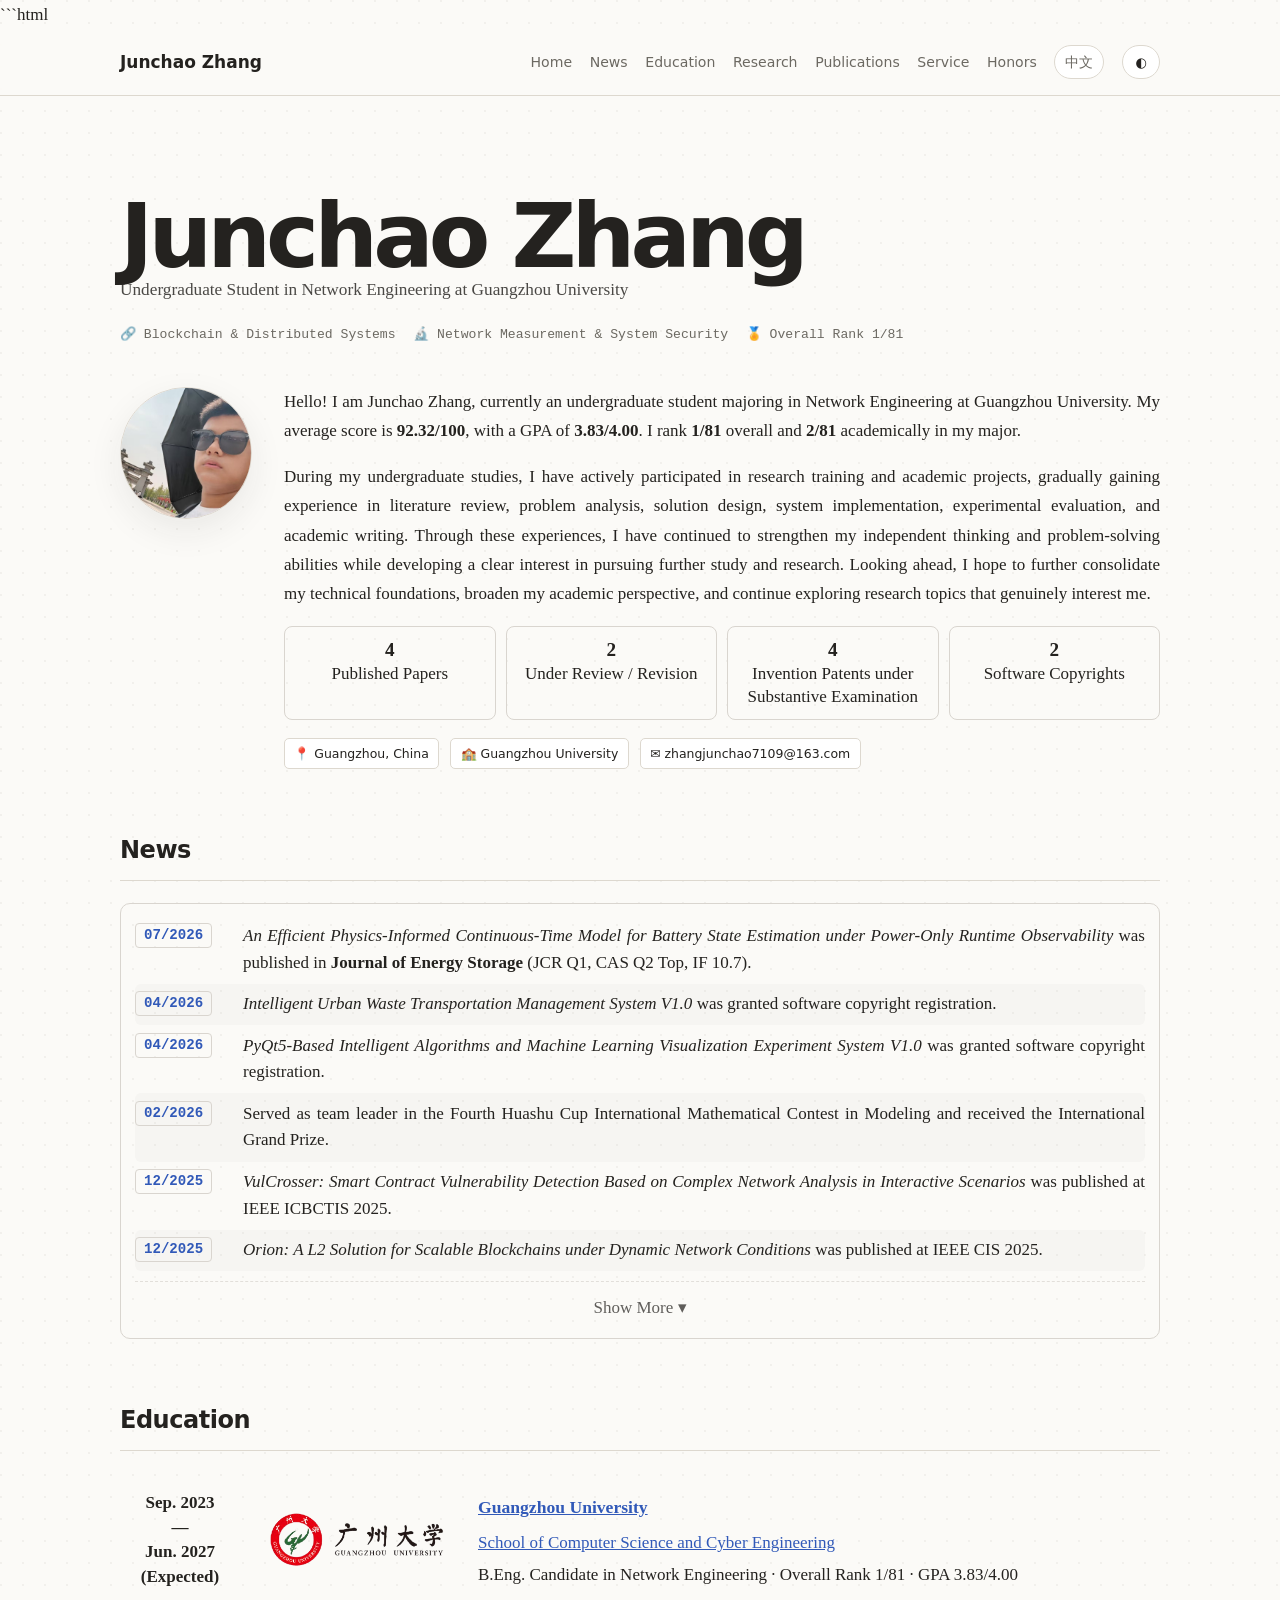
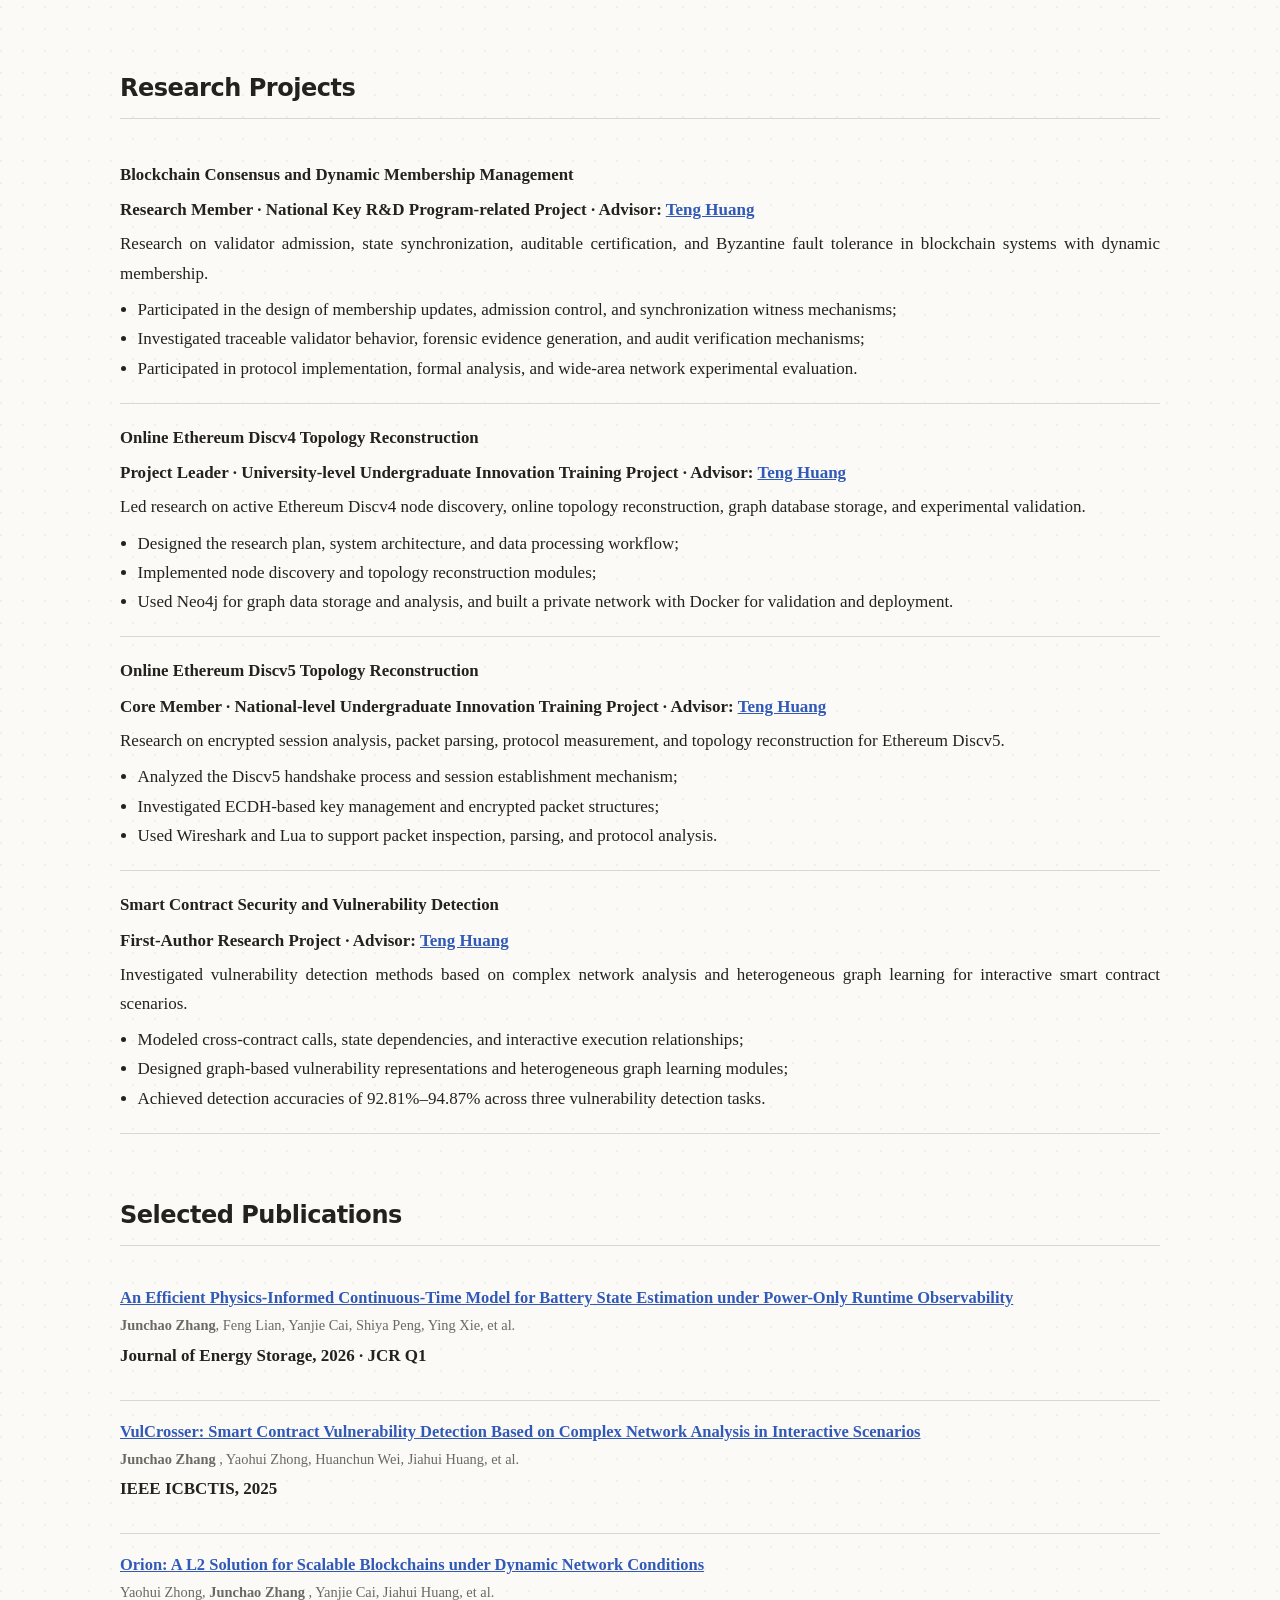
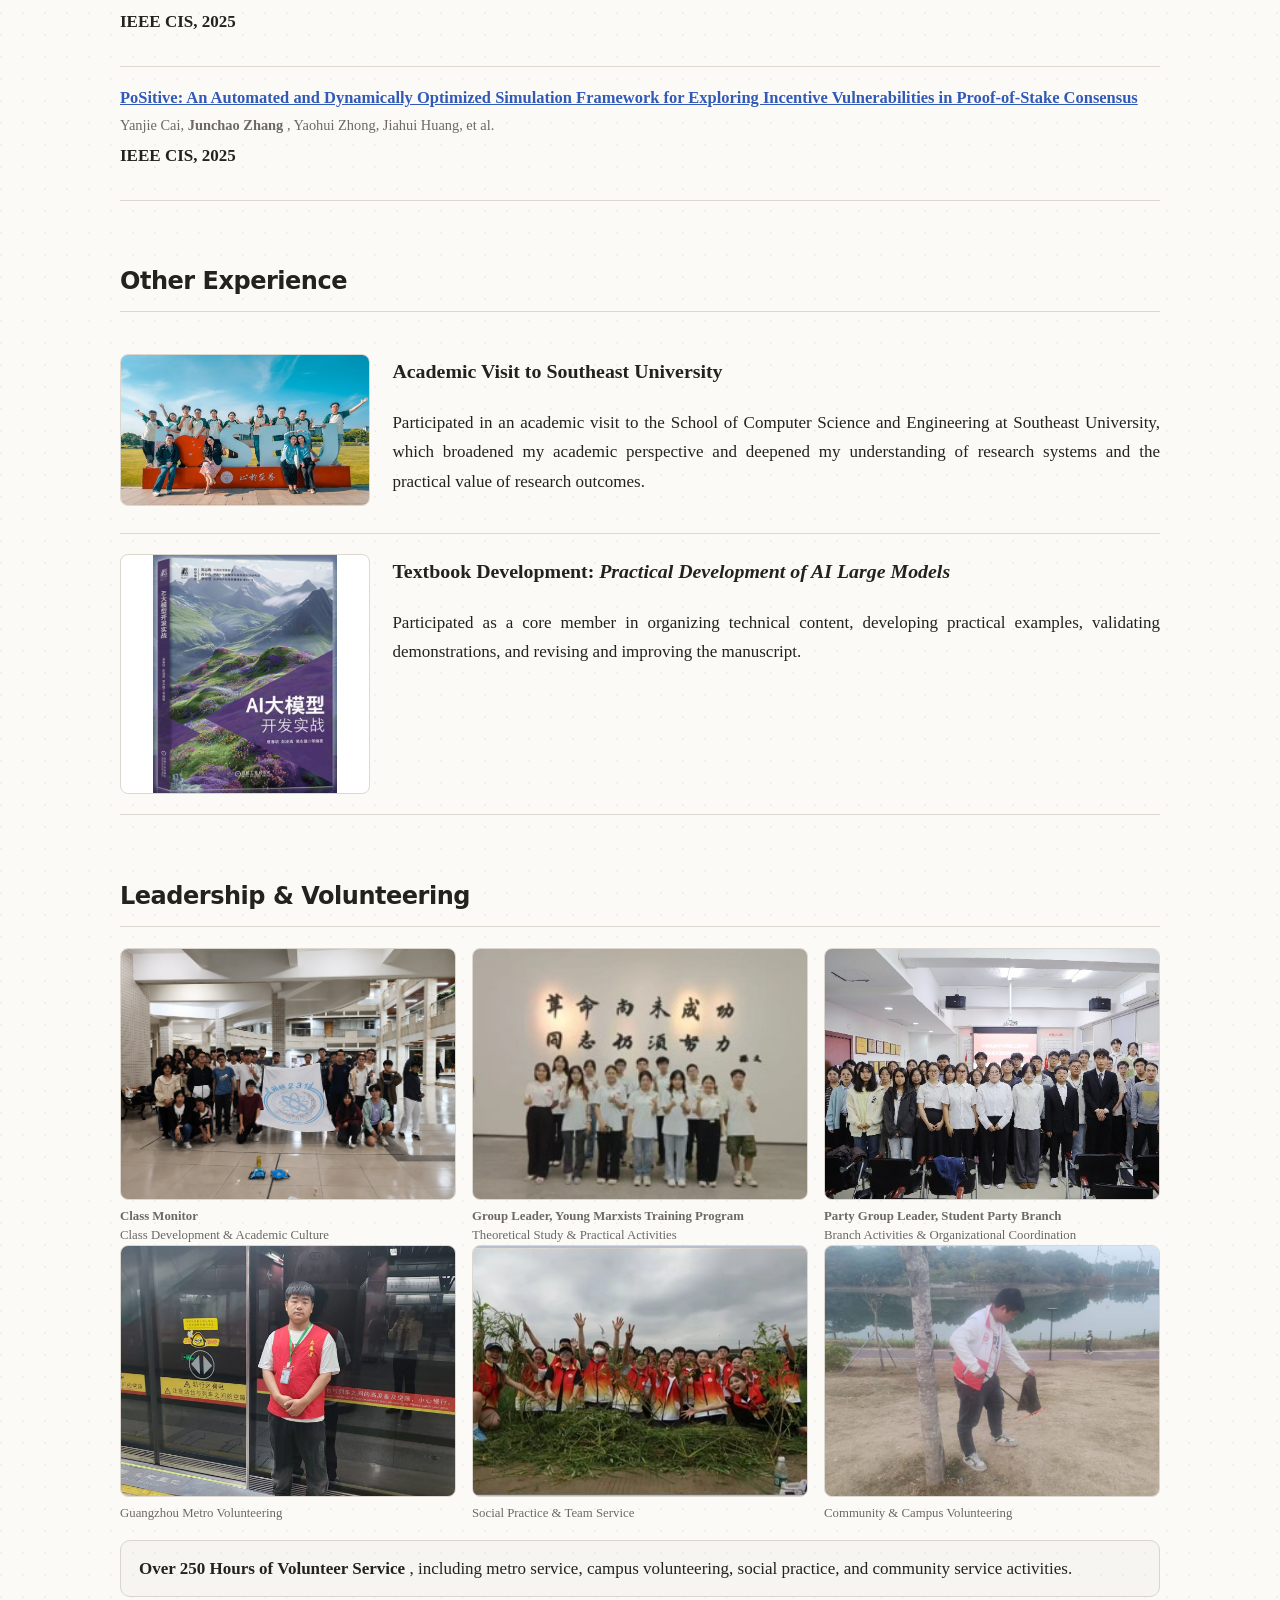
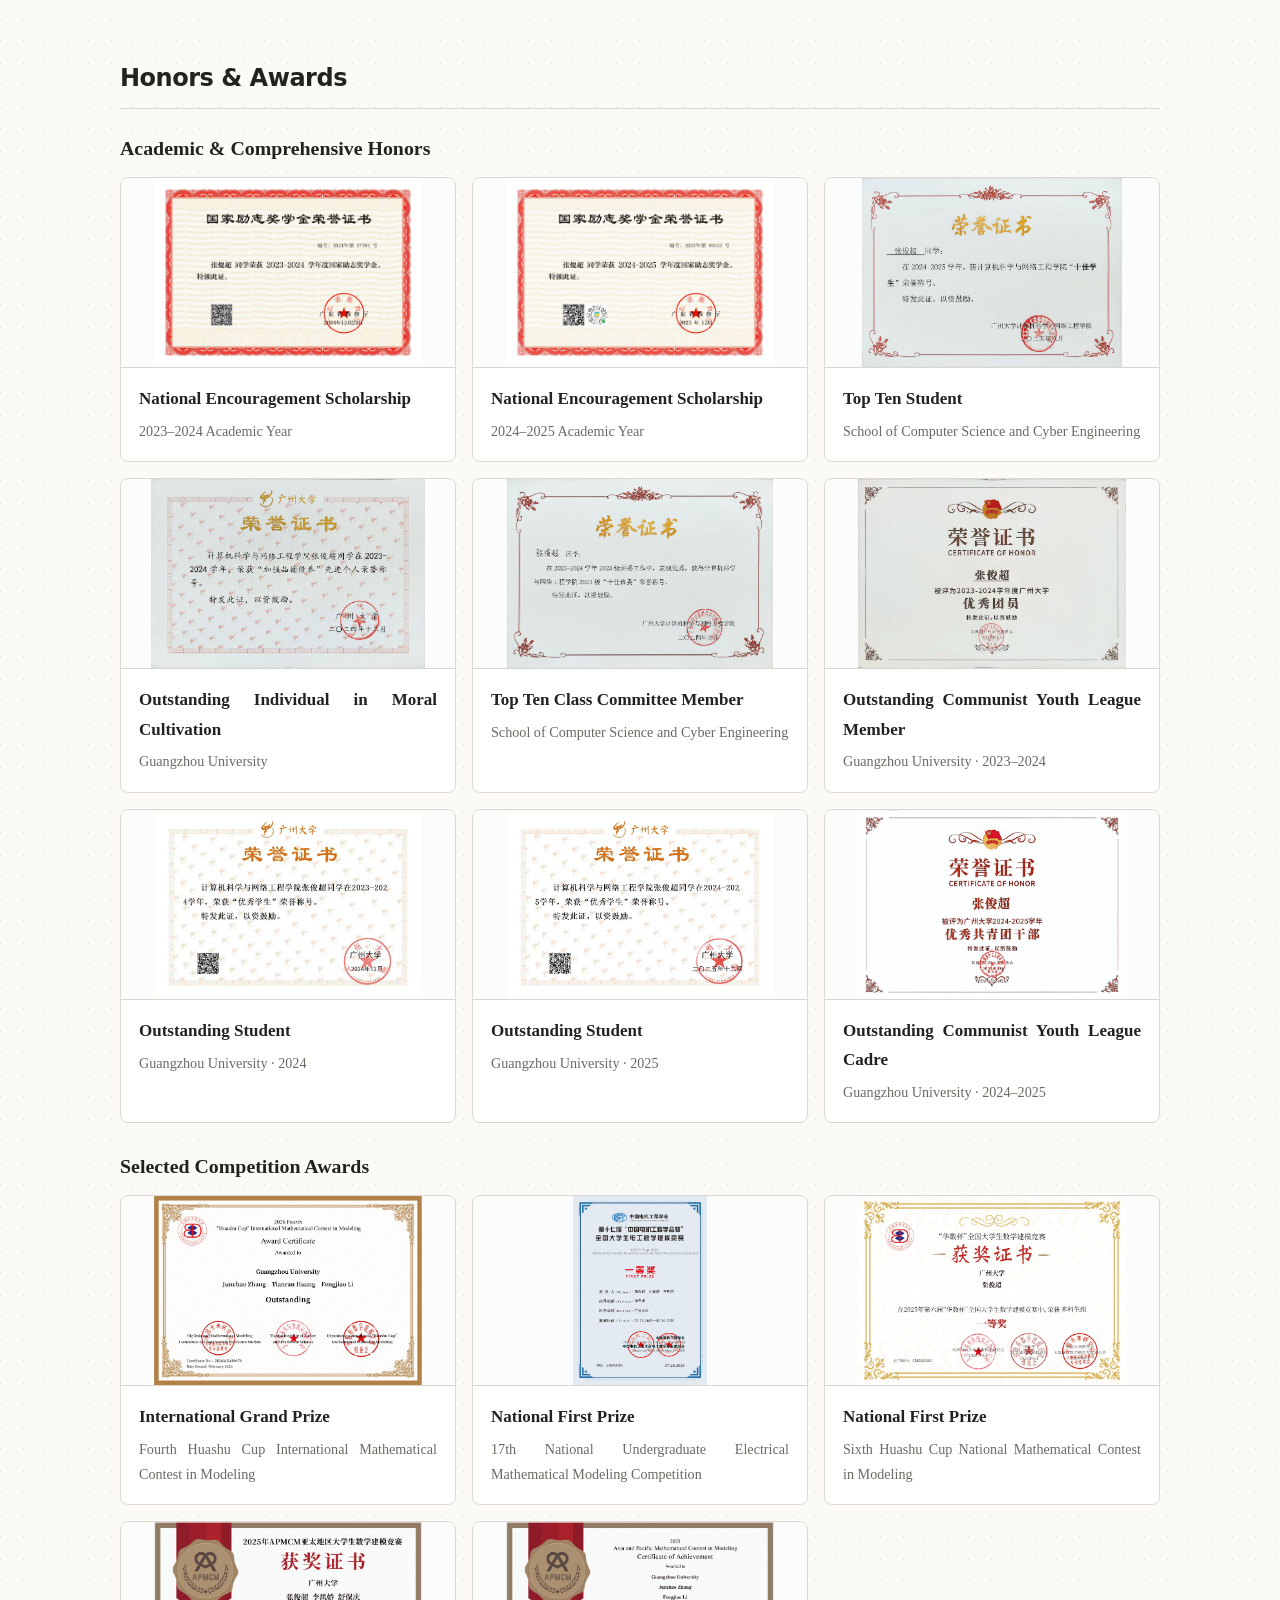
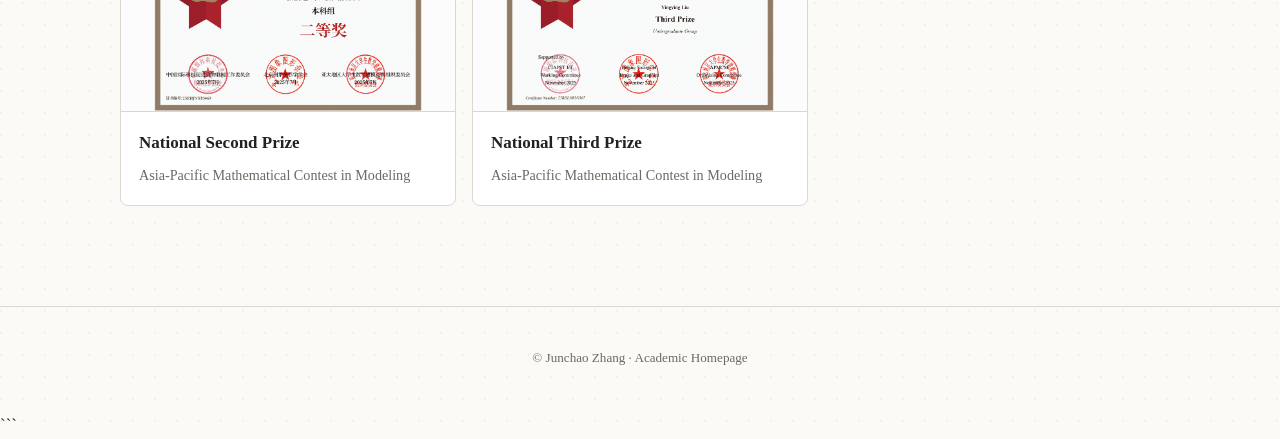
==== commit ca50a3a8: "Update index.html" ====
--- a/index.html
+++ b/index.html
@@ -1,13 +1,19 @@
-<!doctype html> 
+```html
+<!doctype html>
 <html lang="en">
 <head>
   <meta charset="utf-8">
   <meta name="viewport" content="width=device-width, initial-scale=1">
-  <meta name="description" content="Junchao Zhang — Blockchain Systems · Distributed Systems · Network Measurement & Security">
+  <meta name="description" content="Junchao Zhang — Blockchain Systems · Distributed Systems · Network Measurement and Security">
   <title>Junchao Zhang</title>
-  <link rel="stylesheet" href="css/style.css">
+
+  <link rel="stylesheet" href="../css/style.css">
 
   <style>
+    /* ======================================================
+       News
+    ====================================================== */
+
     .news-panel {
       border: 1px solid var(--border, #d9d5cf);
       border-radius: 10px;
@@ -33,13 +39,38 @@
       background: rgba(127, 127, 127, 0.035);
     }
 
+    /*
+      By default, only the first six news items are shown.
+      The seventh item and all subsequent items are hidden.
+    */
+    .news-list .news-item:nth-child(n + 7) {
+      display: none;
+    }
+
+    /*
+      After clicking "Show More",
+      JavaScript adds the expanded class to news-list,
+      displaying all news items.
+    */
+    .news-list.expanded .news-item {
+      display: grid;
+    }
+
     .news-date {
       display: inline-block;
       width: fit-content;
       padding: 2px 8px;
       border: 1px solid var(--border, #d9d5cf);
       border-radius: 4px;
-      font-family: ui-monospace, SFMono-Regular, Menlo, Monaco, Consolas, monospace;
+
+      font-family:
+        ui-monospace,
+        SFMono-Regular,
+        Menlo,
+        Monaco,
+        Consolas,
+        monospace;
+
       font-size: 0.88rem;
       line-height: 1.35;
       white-space: nowrap;
@@ -47,10 +78,8 @@
 
     .news-content {
       line-height: 1.55;
-    }
-
-    .news-hidden {
-      display: none;
+      text-align: justify;
+      text-justify: inter-word;
     }
 
     .news-toggle {
@@ -58,22 +87,20 @@
       width: 100%;
       margin-top: 10px;
       padding: 11px 0 6px;
+
       border: 0;
       border-top: 1px dashed var(--border, #d9d5cf);
+
       background: transparent;
       color: inherit;
       font: inherit;
+
       cursor: pointer;
       opacity: 0.72;
     }
 
     .news-toggle:hover {
       opacity: 1;
-    }
-
-    .unseen-section-divider {
-      border: 0;
-      margin: 0;
     }
 
     @media (max-width: 640px) {
@@ -85,11 +112,24 @@
     }
   </style>
 
+
   <style>
-    [hidden] { display: none !important; }
+    /* ======================================================
+       Section Divider
+    ====================================================== */
+
+    .unseen-section-divider {
+      border: 0;
+      margin: 0;
+    }
   </style>
 
+
   <style>
+    /* ======================================================
+       Education
+    ====================================================== */
+
     .edu-list {
       list-style: none;
       margin: 0;
@@ -154,6 +194,10 @@
 
 
   <style>
+    /* ======================================================
+       Hero
+    ====================================================== */
+
     .hero-subtitle {
       margin: -0.35rem 0 1rem;
       font-size: 1.08rem;
@@ -180,58 +224,8 @@
       font-size: 1.2rem;
     }
 
-    .research-statement-card {
-      padding: 20px;
-      border: 1px solid var(--border, #d9d5cf);
-      border-radius: 12px;
-    }
-
-    .research-interest-grid {
-      display: grid;
-      grid-template-columns: repeat(2, minmax(0, 1fr));
-      gap: 14px;
-      margin: 18px 0;
-    }
-
-    .research-interest-grid > div {
-      padding: 14px;
-      border-radius: 9px;
-      background: rgba(127, 127, 127, 0.045);
-    }
-
-    .research-interest-grid strong,
-    .research-interest-grid span {
-      display: block;
-    }
-
-    .research-interest-grid span {
-      margin-top: 5px;
-      line-height: 1.5;
-      opacity: 0.85;
-    }
-
-    .advisor-note {
-      margin-bottom: 0;
-      opacity: 0.85;
-    }
-
-    .paper-role {
-      margin: 8px 0;
-      line-height: 1.5;
-      opacity: 0.9;
-    }
-
-    .award-group + .award-group {
-      margin-top: 26px;
-    }
-
-    .award-group h3 {
-      margin-bottom: 12px;
-    }
-
     @media (max-width: 760px) {
-      .profile-highlights,
-      .research-interest-grid {
+      .profile-highlights {
         grid-template-columns: 1fr;
       }
     }
@@ -239,25 +233,10 @@
 
 
   <style>
-    .volunteer-bar {
-      width: 100%;
-      margin-top: 18px;
-      padding: 14px 18px;
-      border: 1px solid var(--border, #d9d5cf);
-      border-radius: 10px;
-      background: rgba(127, 127, 127, 0.035);
-      box-sizing: border-box;
-    }
-
-    .volunteer-bar p {
-      margin: 0;
-      text-align: center;
-      line-height: 1.6;
-    }
-  </style>
-
-
-  <style>
+    /* ======================================================
+       Research Projects
+    ====================================================== */
+
     #research .research-item {
       display: block;
     }
@@ -266,47 +245,27 @@
       width: 100%;
     }
 
-    #publications .paper {
-      display: block;
-    }
-
-    #publications .paper > div {
-      width: 100%;
-    }
-  </style>
-
-
-  <style>
-    #research .research-summary {
-      text-align: justify;
-      text-justify: inter-word;
-    }
-  </style>
-
-
-  <style>
-    /* News */
-    #news .news-content {
-      text-align: justify;
-      text-justify: inter-word;
-    }
-
-    /* Research Statement */
-    #research-statement .research-statement-card > p,
-    #research-statement .research-interest-grid span {
-      text-align: justify;
-      text-justify: inter-word;
-    }
-
-    /* Research Projects */
-    #research .research-summary,
     #research .research-item p,
     #research .research-item li {
       text-align: justify;
       text-justify: inter-word;
     }
-
-    /* Selected Publications */
+  </style>
+
+
+  <style>
+    /* ======================================================
+       Publications
+    ====================================================== */
+
+    #publications .paper {
+      display: block;
+    }
+
+    #publications .paper > div {
+      width: 100%;
+    }
+
     #publications .paper h3,
     #publications .paper .authors,
     #publications .paper .venue,
@@ -315,32 +274,72 @@
       text-justify: inter-word;
     }
 
-    /* Additional Experience */
+    .paper-role {
+      margin: 8px 0;
+      line-height: 1.5;
+      opacity: 0.9;
+    }
+  </style>
+
+
+  <style>
+    /* ======================================================
+       Other Experience
+    ====================================================== */
+
     #experience .feature p,
     #experience .feature h3,
     #experience figcaption {
       text-align: justify;
       text-justify: inter-word;
     }
-
-    /* Leadership and Service */
+  </style>
+
+
+  <style>
+    /* ======================================================
+       Leadership and Volunteering
+    ====================================================== */
+
     #leadership figcaption,
     #leadership .volunteer-bar p {
       text-align: justify;
       text-justify: inter-word;
     }
 
-    /* Honors and Awards */
-    #honors .honor strong,
-    #honors .honor small {
-      display: block;
-      text-align: justify;
-      text-justify: inter-word;
+    .volunteer-bar {
+      width: 100%;
+      margin-top: 18px;
+      padding: 14px 18px;
+
+      border: 1px solid var(--border, #d9d5cf);
+      border-radius: 10px;
+
+      background: rgba(127, 127, 127, 0.035);
+
+      box-sizing: border-box;
+    }
+
+    .volunteer-bar p {
+      margin: 0;
+      line-height: 1.6;
     }
   </style>
 
 
   <style>
+    /* ======================================================
+       Honors and Awards
+    ====================================================== */
+
+    .award-group + .award-group {
+      margin-top: 26px;
+    }
+
+    .award-group h3 {
+      margin-bottom: 12px;
+    }
+
     .honor-grid-with-images {
       align-items: stretch;
     }
@@ -354,8 +353,11 @@
       display: block;
       width: 100%;
       height: 190px;
+
       object-fit: contain;
+
       background: rgba(127, 127, 127, 0.025);
+
       border-bottom: 1px solid var(--border, #d9d5cf);
     }
 
@@ -365,6 +367,7 @@
 
     .honor-with-image strong,
     .honor-with-image small {
+      display: block;
       text-align: justify;
       text-justify: inter-word;
     }
@@ -377,492 +380,1744 @@
   </style>
 
 </head>
+
+
 <body>
+
+  <!-- ======================================================
+       Navigation
+  ====================================================== -->
+
   <nav class="site-nav">
+
     <div class="nav-inner">
-      <a class="brand" href="./">Junchao Zhang</a>
+
+      <a class="brand" href="./">
+        Junchao Zhang
+      </a>
+
       <div class="nav-links">
-        <a class="section-link" href="#about">Home</a>
-        <a class="section-link" href="#news">News</a>
-        <a class="section-link" href="#education">Education</a>
-        <a class="section-link" href="#research-statement">Research</a>
-        <a class="section-link" href="#publications">Publications</a>
-        <a class="section-link" href="#leadership">Service</a>
-        <a class="section-link" href="#honors">Honors</a>
-        <a class="tool-button" href="zh/">中文</a>
-        <button class="tool-button" type="button" data-theme-toggle aria-label="Toggle theme">◐</button>
+
+        <a class="section-link" href="#about">
+          Home
+        </a>
+
+        <a class="section-link" href="#news">
+          News
+        </a>
+
+        <a class="section-link" href="#education">
+          Education
+        </a>
+
+        <a class="section-link" href="#research">
+          Research
+        </a>
+
+        <a class="section-link" href="#publications">
+          Publications
+        </a>
+
+        <a class="section-link" href="#leadership">
+          Service
+        </a>
+
+        <a class="section-link" href="#honors">
+          Honors
+        </a>
+
+        <a class="tool-button" href="./zh/">
+          中文
+        </a>
+
+        <button
+          class="tool-button"
+          type="button"
+          data-theme-toggle
+          aria-label="Toggle theme"
+        >
+          ◐
+        </button>
+
       </div>
+
     </div>
+
   </nav>
 
+
   <main>
-<section id="about" class="hero">
-  <h1>Junchao Zhang</h1>
-  <p class="hero-subtitle">Undergraduate Student in Network Engineering · Guangzhou University</p>
-
-  <div class="hero-tags">
-    <span>🔗 Blockchain Systems &amp; Distributed Systems</span>
-    <span>🧭 Overall Rank 1/81</span>
-    <span>📊 GPA 3.83/4.00</span>
-  </div>
-
-  <div class="intro-grid">
-    <img class="avatar" src="images/profile.jpg" alt="Junchao Zhang">
-    <div class="intro-text">
-      <p>Hi! I am Junchao Zhang, an undergraduate student in Network Engineering at Guangzhou University. I have an average score of <strong>92.32/100</strong>, a GPA of <strong>3.83/4.00</strong>, and rank <strong>1st out of 81</strong> overall and <strong>2nd out of 81</strong> academically.</p>
-      <p>I began research in my first undergraduate year. My work has progressed from literature review and experimental reproduction to protocol design, system implementation, academic writing, and large-scale evaluation. I am especially interested in reliable, scalable, auditable, and verifiable distributed systems under realistic and dynamic conditions.</p>
-
-      <div class="profile-highlights" aria-label="Profile highlights">
-        <span><strong>4</strong> published papers</span>
-        <span><strong>2</strong> manuscripts under review/revision</span>
-        <span><strong>4</strong> invention patent applications</span>
-        <span><strong>2</strong> software copyrights</span>
+
+    <!-- ======================================================
+         Home
+    ====================================================== -->
+
+    <section id="about" class="hero">
+
+      <h1>
+        Junchao Zhang
+      </h1>
+
+      <p class="hero-subtitle">
+        Undergraduate Student in Network Engineering at Guangzhou University
+      </p>
+
+
+      <div class="hero-tags">
+
+        <span>
+          🔗 Blockchain & Distributed Systems
+        </span>
+      
+        <span>
+          🔬 Network Measurement & System Security
+        </span>
+      
+        <span>
+          🏅 Overall Rank 1/81
+        </span>
+      
       </div>
 
-      <div class="contact-row">
-        <span class="pill">📍 Guangzhou, China</span>
-        <a class="pill" href="https://www.gzhu.edu.cn/" target="_blank" rel="noopener noreferrer">🏫 Guangzhou University</a>
-        <a class="pill" href="mailto:zhangjunchao7109@163.com">✉ zhangjunchao7109@163.com</a>
+
+
+      <div class="intro-grid">
+
+        <img
+          class="avatar"
+          src="../images/profile.jpg"
+          alt="Junchao Zhang"
+        >
+
+
+        <div class="intro-text">
+
+          <p>
+            Hello! I am Junchao Zhang, currently an undergraduate student
+            majoring in Network Engineering at Guangzhou University.
+            My average score is
+            <strong>92.32/100</strong>,
+            with a GPA of
+            <strong>3.83/4.00</strong>.
+            I rank
+            <strong>1/81</strong>
+            overall and
+            <strong>2/81</strong>
+            academically in my major.
+          </p>
+
+
+          <p>
+            During my undergraduate studies, I have actively participated in
+            research training and academic projects, gradually gaining experience
+            in literature review, problem analysis, solution design, system
+            implementation, experimental evaluation, and academic writing.
+            Through these experiences, I have continued to strengthen my
+            independent thinking and problem-solving abilities while developing
+            a clear interest in pursuing further study and research. Looking
+            ahead, I hope to further consolidate my technical foundations,
+            broaden my academic perspective, and continue exploring research
+            topics that genuinely interest me.
+          </p>
+
+
+          <div
+            class="profile-highlights"
+            aria-label="Research Profile"
+          >
+
+            <span>
+              <strong>4</strong>
+              Published Papers
+            </span>
+
+            <span>
+              <strong>2</strong>
+              Under Review / Revision
+            </span>
+
+            <span>
+              <strong>4</strong>
+              Invention Patents under Substantive Examination
+            </span>
+
+            <span>
+              <strong>2</strong>
+              Software Copyrights
+            </span>
+
+          </div>
+
+
+          <div class="contact-row">
+
+            <span class="pill">
+              📍 Guangzhou, China
+            </span>
+
+            <a
+              class="pill"
+              href="https://www.gzhu.edu.cn/"
+              target="_blank"
+              rel="noopener noreferrer"
+            >
+              🏫 Guangzhou University
+            </a>
+
+            <a
+              class="pill"
+              href="mailto:zhangjunchao7109@163.com"
+            >
+              ✉ zhangjunchao7109@163.com
+            </a>
+
+          </div>
+
+        </div>
+
       </div>
-    </div>
-  </div>
-</section>
-
-<!-- ======================================================
-       NEWS
+
+    </section>
+
+
+    <!-- ======================================================
+         News
+    ====================================================== -->
+
+    <section id="news">
+
+      <h2 class="section-title">
+        News
+      </h2>
+
+
+      <div class="news-panel">
+
+        <ul
+          class="news-list"
+          id="news-list"
+        >
+
+          <!-- 1 -->
+
+          <li class="news-item">
+
+            <span class="news-date">
+              07/2026
+            </span>
+
+            <span class="news-content">
+
+              <em>
+                An Efficient Physics-Informed Continuous-Time Model for Battery State Estimation under Power-Only Runtime Observability
+              </em>
+
+              was published in
+
+              <strong>
+                Journal of Energy Storage
+              </strong>
+
+              (JCR Q1, CAS Q2 Top, IF 10.7).
+
+            </span>
+
+          </li>
+
+
+          <!-- 2 -->
+
+          <li class="news-item">
+
+            <span class="news-date">
+              04/2026
+            </span>
+
+            <span class="news-content">
+
+              <em>
+                Intelligent Urban Waste Transportation Management System V1.0
+              </em>
+
+              was granted software copyright registration.
+
+            </span>
+
+          </li>
+
+
+          <!-- 3 -->
+
+          <li class="news-item">
+
+            <span class="news-date">
+              04/2026
+            </span>
+
+            <span class="news-content">
+
+              <em>
+                PyQt5-Based Intelligent Algorithms and Machine Learning Visualization Experiment System V1.0
+              </em>
+
+              was granted software copyright registration.
+
+            </span>
+
+          </li>
+
+
+          <!-- 4 -->
+
+          <li class="news-item">
+
+            <span class="news-date">
+              02/2026
+            </span>
+
+            <span class="news-content">
+
+              Served as team leader in the Fourth Huashu Cup International
+              Mathematical Contest in Modeling and received the International
+              Grand Prize.
+
+            </span>
+
+          </li>
+
+
+          <!-- 5 -->
+
+          <li class="news-item">
+
+            <span class="news-date">
+              12/2025
+            </span>
+
+            <span class="news-content">
+
+              <em>
+                VulCrosser: Smart Contract Vulnerability Detection Based on Complex Network Analysis in Interactive Scenarios
+              </em>
+
+              was published at IEEE ICBCTIS 2025.
+
+            </span>
+
+          </li>
+
+
+          <!-- 6 -->
+
+          <li class="news-item">
+
+            <span class="news-date">
+              12/2025
+            </span>
+
+            <span class="news-content">
+
+              <em>
+                Orion: A L2 Solution for Scalable Blockchains under Dynamic Network Conditions
+              </em>
+
+              was published at IEEE CIS 2025.
+
+            </span>
+
+          </li>
+
+
+          <!-- =================================================
+               Starting from item 7, news entries are hidden
+               by default through CSS.
+          ================================================== -->
+
+
+          <!-- 7 -->
+
+          <li class="news-item">
+
+            <span class="news-date">
+              12/2025
+            </span>
+
+            <span class="news-content">
+
+              <em>
+                PoSitive: An Automated and Dynamically Optimized Simulation Framework for Exploring Incentive Vulnerabilities in Proof-of-Stake Consensus
+              </em>
+
+              was published at IEEE CIS 2025.
+
+            </span>
+
+          </li>
+
+
+          <!-- 8 -->
+
+          <li class="news-item">
+
+            <span class="news-date">
+              12/2025
+            </span>
+
+            <span class="news-content">
+
+              Received the 2024–2025 National Encouragement Scholarship.
+
+            </span>
+
+          </li>
+
+
+          <!-- 9 -->
+
+          <li class="news-item">
+
+            <span class="news-date">
+              11/2025
+            </span>
+
+            <span class="news-content">
+
+              Served as team leader in the Asia-Pacific Mathematical Contest
+              in Modeling and received the National Third Prize.
+
+            </span>
+
+          </li>
+
+
+          <!-- 10 -->
+
+          <li class="news-item">
+
+            <span class="news-date">
+              08/2025
+            </span>
+
+            <span class="news-content">
+
+              Served as team leader in the Sixth Huashu Cup National
+              Mathematical Contest in Modeling and received the National First
+              Prize.
+
+            </span>
+
+          </li>
+
+
+          <!-- 11 -->
+
+          <li class="news-item">
+
+            <span class="news-date">
+              07/2025
+            </span>
+
+            <span class="news-content">
+
+              Served as team leader in the 17th National Undergraduate
+              Electrical Mathematical Modeling Competition and received the
+              National First Prize.
+
+            </span>
+
+          </li>
+
+
+          <!-- 12 -->
+
+          <li class="news-item">
+
+            <span class="news-date">
+              07/2025
+            </span>
+
+            <span class="news-content">
+
+              Served as team leader in the Asia-Pacific Mathematical Contest
+              in Modeling and received the National Second Prize.
+
+            </span>
+
+          </li>
+
+
+          <!-- 13 -->
+
+          <li class="news-item">
+
+            <span class="news-date">
+              07/2025
+            </span>
+
+            <span class="news-content">
+
+              Selected as one of the Top Ten Students of the School of Computer
+              Science and Cyber Engineering at Guangzhou University.
+
+            </span>
+
+          </li>
+
+
+          <!-- 14 -->
+
+          <li class="news-item">
+
+            <span class="news-date">
+              03/2025
+            </span>
+
+            <span class="news-content">
+
+              Began leading a university-level Undergraduate Innovation Training
+              Project on online Ethereum Discv4 topology reconstruction.
+
+            </span>
+
+          </li>
+
+
+          <!-- 15 -->
+
+          <li class="news-item">
+
+            <span class="news-date">
+              03/2025
+            </span>
+
+            <span class="news-content">
+
+              Joined a national-level Undergraduate Innovation Training Project
+              as a core member, focusing on online Ethereum Discv5 topology
+              reconstruction.
+
+            </span>
+
+          </li>
+
+
+          <!-- 16 -->
+
+          <li class="news-item">
+
+            <span class="news-date">
+              12/2024
+            </span>
+
+            <span class="news-content">
+
+              Received the 2023–2024 National Encouragement Scholarship.
+
+            </span>
+
+          </li>
+
+
+          <!-- 17 -->
+
+          <li class="news-item">
+
+            <span class="news-date">
+              05/2024
+            </span>
+
+            <span class="news-content">
+
+              Joined a blockchain research project related to the National Key
+              R&D Program and began conducting research on blockchain systems,
+              network measurement, and security.
+
+            </span>
+
+          </li>
+
+        </ul>
+
+
+        <button
+          class="news-toggle"
+          id="news-toggle-btn"
+          type="button"
+          aria-expanded="false"
+        >
+          Show More ▾
+        </button>
+
+      </div>
+
+    </section>
+
+
+    <hr class="unseen-section-divider">
+
+
+    <!-- ======================================================
+         Education
+    ====================================================== -->
+
+    <section id="education">
+
+      <h2 class="section-title">
+        Education
+      </h2>
+
+
+      <ul class="edu-list">
+
+        <li class="edu-item">
+
+          <div class="edu-years">
+
+            Sep. 2023
+
+            <br>
+
+            —
+
+            <br>
+
+            Jun. 2027
+
+            <br>
+
+            (Expected)
+
+          </div>
+
+
+          <img
+            class="edu-logo"
+            src="../images/certificates/gzhu-logo.png"
+            alt="Guangzhou University"
+          >
+
+
+          <div class="edu-content">
+
+            <div class="school">
+
+              <a
+                href="https://www.gzhu.edu.cn/"
+                target="_blank"
+                rel="noopener noreferrer"
+              >
+                Guangzhou University
+              </a>
+
+            </div>
+
+
+            <div class="dept">
+
+              <a
+                href="https://jsj.gzhu.edu.cn/"
+                target="_blank"
+                rel="noopener noreferrer"
+              >
+                School of Computer Science and Cyber Engineering
+              </a>
+
+            </div>
+
+
+            <div class="degree">
+
+              B.Eng. Candidate in Network Engineering ·
+              Overall Rank 1/81 ·
+              GPA 3.83/4.00
+
+            </div>
+
+          </div>
+
+        </li>
+
+      </ul>
+
+    </section>
+
+
+    <hr class="unseen-section-divider">
+
+
+    <!-- ======================================================
+         Research Projects
+    ====================================================== -->
+
+    <section id="research">
+
+      <h2 class="section-title">
+        Research Projects
+      </h2>
+
+
+      <!-- Project 1 -->
+
+      <article class="research-item">
+
+        <div>
+
+          <h3>
+            Blockchain Consensus and Dynamic Membership Management
+          </h3>
+
+
+          <p>
+
+            <strong>
+              Research Member · National Key R&D Program-related Project · Advisor:
+            </strong>
+
+            <a
+              href="https://jsj.gzhu.edu.cn/info/1907/3272.htm"
+              target="_blank"
+              rel="noopener noreferrer"
+            >
+              <strong>Teng Huang</strong>
+            </a>
+
+          </p>
+
+
+          <p>
+
+            Research on validator admission, state synchronization, auditable
+            certification, and Byzantine fault tolerance in blockchain systems
+            with dynamic membership.
+
+          </p>
+
+
+          <ul>
+
+            <li>
+              Participated in the design of membership updates, admission
+              control, and synchronization witness mechanisms;
+            </li>
+
+            <li>
+              Investigated traceable validator behavior, forensic evidence
+              generation, and audit verification mechanisms;
+            </li>
+
+            <li>
+              Participated in protocol implementation, formal analysis, and
+              wide-area network experimental evaluation.
+            </li>
+
+          </ul>
+
+        </div>
+
+      </article>
+
+
+      <!-- Project 2 -->
+
+      <article class="research-item">
+
+        <div>
+
+          <h3>
+            Online Ethereum Discv4 Topology Reconstruction
+          </h3>
+
+
+          <p>
+
+            <strong>
+              Project Leader · University-level Undergraduate Innovation Training Project · Advisor:
+            </strong>
+
+            <a
+              href="https://jsj.gzhu.edu.cn/info/1907/3272.htm"
+              target="_blank"
+              rel="noopener noreferrer"
+            >
+              <strong>Teng Huang</strong>
+            </a>
+
+          </p>
+
+
+          <p>
+
+            Led research on active Ethereum Discv4 node discovery, online
+            topology reconstruction, graph database storage, and experimental
+            validation.
+
+          </p>
+
+
+          <ul>
+
+            <li>
+              Designed the research plan, system architecture, and data
+              processing workflow;
+            </li>
+
+            <li>
+              Implemented node discovery and topology reconstruction modules;
+            </li>
+
+            <li>
+              Used Neo4j for graph data storage and analysis, and built a
+              private network with Docker for validation and deployment.
+            </li>
+
+          </ul>
+
+        </div>
+
+      </article>
+
+
+      <!-- Project 3 -->
+
+      <article class="research-item">
+
+        <div>
+
+          <h3>
+            Online Ethereum Discv5 Topology Reconstruction
+          </h3>
+
+
+          <p>
+
+            <strong>
+              Core Member · National-level Undergraduate Innovation Training Project · Advisor:
+            </strong>
+
+            <a
+              href="https://jsj.gzhu.edu.cn/info/1907/3272.htm"
+              target="_blank"
+              rel="noopener noreferrer"
+            >
+              <strong>Teng Huang</strong>
+            </a>
+
+          </p>
+
+
+          <p>
+
+            Research on encrypted session analysis, packet parsing, protocol
+            measurement, and topology reconstruction for Ethereum Discv5.
+
+          </p>
+
+
+          <ul>
+
+            <li>
+              Analyzed the Discv5 handshake process and session establishment
+              mechanism;
+            </li>
+
+            <li>
+              Investigated ECDH-based key management and encrypted packet
+              structures;
+            </li>
+
+            <li>
+              Used Wireshark and Lua to support packet inspection, parsing, and
+              protocol analysis.
+            </li>
+
+          </ul>
+
+        </div>
+
+      </article>
+
+
+      <!-- Project 4 -->
+
+      <article class="research-item">
+
+        <div>
+
+          <h3>
+            Smart Contract Security and Vulnerability Detection
+          </h3>
+
+
+          <p>
+
+            <strong>
+              First-Author Research Project · Advisor:
+            </strong>
+
+            <a
+              href="https://jsj.gzhu.edu.cn/info/1907/3272.htm"
+              target="_blank"
+              rel="noopener noreferrer"
+            >
+              <strong>Teng Huang</strong>
+            </a>
+
+          </p>
+
+
+          <p>
+
+            Investigated vulnerability detection methods based on complex
+            network analysis and heterogeneous graph learning for interactive
+            smart contract scenarios.
+
+          </p>
+
+
+          <ul>
+
+            <li>
+              Modeled cross-contract calls, state dependencies, and interactive
+              execution relationships;
+            </li>
+
+            <li>
+              Designed graph-based vulnerability representations and
+              heterogeneous graph learning modules;
+            </li>
+
+            <li>
+              Achieved detection accuracies of 92.81%–94.87% across three
+              vulnerability detection tasks.
+            </li>
+
+          </ul>
+
+        </div>
+
+      </article>
+
+    </section>
+
+
+    <!-- ======================================================
+         Selected Publications
+    ====================================================== -->
+
+    <section id="publications">
+
+      <h2 class="section-title">
+        Selected Publications
+      </h2>
+
+
+      <!-- Publication 1 -->
+
+      <article class="paper">
+        <div>
+      
+          <h3>
+            <a
+              href="https://www.sciencedirect.com/science/article/pii/S2352152X26031920"
+              target="_blank"
+              rel="noopener noreferrer"
+            >
+              An Efficient Physics-Informed Continuous-Time Model for Battery State Estimation under Power-Only Runtime Observability
+            </a>
+          </h3>
+      
+          <p class="authors">
+            <strong>Junchao Zhang</strong>,
+            Feng Lian,
+            Yanjie Cai,
+            Shiya Peng,
+            Ying Xie,
+            et al.
+          </p>
+      
+          <p class="venue">
+            Journal of Energy Storage, 2026 · JCR Q1
+          </p>
+      
+        </div>
+      </article>
+
+
+      <!-- Publication 2 -->
+
+      <article class="paper">
+
+        <div>
+
+          <h3>
+            <a
+              href="https://ieeexplore.ieee.org/document/11387622"
+              target="_blank"
+              rel="noopener noreferrer"
+            >
+              VulCrosser: Smart Contract Vulnerability Detection Based on Complex Network Analysis in Interactive Scenarios
+            </a>
+          </h3>
+
+
+          <p class="authors">
+
+            <strong>
+              Junchao Zhang
+            </strong>,
+
+            Yaohui Zhong,
+            Huanchun Wei,
+            Jiahui Huang,
+            et al.
+
+          </p>
+
+
+          <p class="venue">
+
+            IEEE ICBCTIS, 2025
+
+          </p>
+
+        </div>
+
+      </article>
+
+
+      <!-- Publication 3 -->
+
+      <article class="paper">
+
+        <div>
+
+          <h3>
+            <a
+              href="https://ieeexplore.ieee.org/document/11433893"
+              target="_blank"
+              rel="noopener noreferrer"
+            >
+              Orion: A L2 Solution for Scalable Blockchains under Dynamic Network Conditions
+            </a>  
+          </h3>
+
+
+          <p class="authors">
+
+            Yaohui Zhong,
+
+            <strong>
+              Junchao Zhang
+            </strong>,
+
+            Yanjie Cai,
+            Jiahui Huang,
+            et al.
+
+          </p>
+
+
+          <p class="venue">
+
+            IEEE CIS, 2025
+
+          </p>
+
+        </div>
+
+      </article>
+
+
+      <!-- Publication 4 -->
+
+      <article class="paper">
+
+        <div>
+
+          <h3>
+            <a
+              href="https://ieeexplore.ieee.org/document/11433744"
+              target="_blank"
+              rel="noopener noreferrer"
+            >
+              PoSitive: An Automated and Dynamically Optimized Simulation Framework for Exploring Incentive Vulnerabilities in Proof-of-Stake Consensus
+            </a>
+          </h3>
+
+
+          <p class="authors">
+
+            Yanjie Cai,
+
+            <strong>
+              Junchao Zhang
+            </strong>,
+
+            Yaohui Zhong,
+            Jiahui Huang,
+            et al.
+
+          </p>
+
+
+          <p class="venue">
+
+            IEEE CIS, 2025
+
+          </p>
+
+        </div>
+
+      </article>
+
+    </section>
+
+
+    <!-- ======================================================
+         Other Experience
+    ====================================================== -->
+
+    <section id="experience">
+
+      <h2 class="section-title">
+        Other Experience
+      </h2>
+
+
+      <article class="feature">
+
+        <img
+          src="../images/seu-visit.jpg"
+          alt="Southeast University"
+        >
+
+        <div>
+
+          <h3>
+            Academic Visit to Southeast University
+          </h3>
+
+          <p>
+
+            Participated in an academic visit to the School of Computer Science
+            and Engineering at Southeast University, which broadened my academic
+            perspective and deepened my understanding of research systems and
+            the practical value of research outcomes.
+
+          </p>
+
+        </div>
+
+      </article>
+
+
+      <article class="feature book">
+
+        <img
+          src="../images/ai-large-model-book.jpg"
+          alt="AI Large Model Development Textbook"
+        >
+
+        <div>
+
+          <h3>
+            Textbook Development: <em>Practical Development of AI Large Models</em>
+          </h3>
+
+          <p>
+
+            Participated as a core member in organizing technical content,
+            developing practical examples, validating demonstrations, and
+            revising and improving the manuscript.
+
+          </p>
+
+        </div>
+
+      </article>
+
+    </section>
+
+
+    <!-- ======================================================
+         Leadership and Volunteering
+    ====================================================== -->
+
+    <section id="leadership">
+
+      <h2 class="section-title">
+        Leadership & Volunteering
+      </h2>
+
+
+      <div class="photo-grid">
+
+        <figure>
+
+          <img
+            src="../images/class-leadership.jpg"
+            alt="Class Monitor"
+          >
+
+          <figcaption>
+
+            <strong>
+              Class Monitor
+            </strong>
+
+            <br>
+
+            Class Development & Academic Culture
+
+          </figcaption>
+
+        </figure>
+
+
+        <figure>
+
+          <img
+            src="../images/qingma-group.jpg"
+            alt="Young Marxists Training Program"
+          >
+
+          <figcaption>
+
+            <strong>
+              Group Leader, Young Marxists Training Program
+            </strong>
+
+            <br>
+
+            Theoretical Study & Practical Activities
+
+          </figcaption>
+
+        </figure>
+
+
+        <figure>
+
+          <img
+            src="../images/party-branch.jpg"
+            alt="Student Party Branch"
+          >
+
+          <figcaption>
+
+            <strong>
+              Party Group Leader, Student Party Branch
+            </strong>
+
+            <br>
+
+            Branch Activities & Organizational Coordination
+
+          </figcaption>
+
+        </figure>
+
+      </div>
+
+
+      <div class="photo-grid">
+
+        <figure>
+
+          <img
+            src="../images/metro-volunteering.jpg"
+            alt="Guangzhou Metro Volunteering"
+          >
+
+          <figcaption>
+            Guangzhou Metro Volunteering
+          </figcaption>
+
+        </figure>
+
+
+        <figure>
+
+          <img
+            src="../images/social-practice.png"
+            alt="Social Practice"
+          >
+
+          <figcaption>
+            Social Practice & Team Service
+          </figcaption>
+
+        </figure>
+
+
+        <figure>
+
+          <img
+            src="../images/station-volunteering.jpg"
+            alt="Volunteer Service Station"
+          >
+
+          <figcaption>
+            Community & Campus Volunteering
+          </figcaption>
+
+        </figure>
+
+      </div>
+
+
+      <div class="volunteer-bar">
+
+        <p>
+
+          <strong>
+            Over 250 Hours of Volunteer Service
+          </strong>
+
+          , including metro service, campus volunteering, social practice,
+          and community service activities.
+
+        </p>
+
+      </div>
+
+    </section>
+
+
+    <!-- ======================================================
+         Honors and Awards
+    ====================================================== -->
+
+    <section id="honors">
+
+      <h2 class="section-title">
+        Honors & Awards
+      </h2>
+
+
+      <!-- ==================================================
+           Academic and Comprehensive Honors
+      =================================================== -->
+
+      <div class="award-group">
+
+        <h3>
+          Academic & Comprehensive Honors
+        </h3>
+
+
+        <div class="honor-grid honor-grid-with-images">
+
+
+          <div class="honor honor-with-image">
+
+            <img
+              src="../images/certificates/scholarship-2023-2024.png"
+              alt="2023–2024 National Encouragement Scholarship Certificate"
+              loading="lazy"
+            >
+
+            <div>
+
+              <strong>
+                National Encouragement Scholarship
+              </strong>
+
+              <small>
+                2023–2024 Academic Year
+              </small>
+
+            </div>
+
+          </div>
+
+
+          <div class="honor honor-with-image">
+
+            <img
+              src="../images/certificates/scholarship-2024-2025.png"
+              alt="2024–2025 National Encouragement Scholarship Certificate"
+              loading="lazy"
+            >
+
+            <div>
+
+              <strong>
+                National Encouragement Scholarship
+              </strong>
+
+              <small>
+                2024–2025 Academic Year
+              </small>
+
+            </div>
+
+          </div>
+
+
+          <div class="honor honor-with-image">
+
+            <img
+              src="../images/certificates/top-ten-student.png"
+              alt="Top Ten Student Certificate"
+              loading="lazy"
+            >
+
+            <div>
+
+              <strong>
+                Top Ten Student
+              </strong>
+
+              <small>
+                School of Computer Science and Cyber Engineering
+              </small>
+
+            </div>
+
+          </div>
+
+
+          <div class="honor honor-with-image">
+
+            <img
+              src="../images/certificates/moral-cultivation.png"
+              alt="Outstanding Individual in Moral Cultivation Certificate"
+              loading="lazy"
+            >
+
+            <div>
+
+              <strong>
+                Outstanding Individual in Moral Cultivation
+              </strong>
+
+              <small>
+                Guangzhou University
+              </small>
+
+            </div>
+
+          </div>
+
+
+          <div class="honor honor-with-image">
+
+            <img
+              src="../images/certificates/top-ten-class-committee.png"
+              alt="Top Ten Class Committee Member Certificate"
+              loading="lazy"
+            >
+
+            <div>
+
+              <strong>
+                Top Ten Class Committee Member
+              </strong>
+
+              <small>
+                School of Computer Science and Cyber Engineering
+              </small>
+
+            </div>
+
+          </div>
+
+
+          <div class="honor honor-with-image">
+
+            <img
+              src="../images/certificates/outstanding-league-member.png"
+              alt="Outstanding Communist Youth League Member Certificate"
+              loading="lazy"
+            >
+
+            <div>
+
+              <strong>
+                Outstanding Communist Youth League Member
+              </strong>
+
+              <small>
+                Guangzhou University · 2023–2024
+              </small>
+
+            </div>
+
+          </div>
+
+
+          <div class="honor honor-with-image">
+
+            <img
+              src="../images/certificates/outstanding-student-2024.png"
+              alt="2024 Outstanding Student Certificate"
+              loading="lazy"
+            >
+
+            <div>
+
+              <strong>
+                Outstanding Student
+              </strong>
+
+              <small>
+                Guangzhou University · 2024
+              </small>
+
+            </div>
+
+          </div>
+
+
+          <div class="honor honor-with-image">
+
+            <img
+              src="../images/certificates/outstanding-student-2025.png"
+              alt="2025 Outstanding Student Certificate"
+              loading="lazy"
+            >
+
+            <div>
+
+              <strong>
+                Outstanding Student
+              </strong>
+
+              <small>
+                Guangzhou University · 2025
+              </small>
+
+            </div>
+
+          </div>
+
+
+          <div class="honor honor-with-image">
+
+            <img
+              src="../images/certificates/outstanding-league-cadre.png"
+              alt="Outstanding Communist Youth League Cadre Certificate"
+              loading="lazy"
+            >
+
+            <div>
+
+              <strong>
+                Outstanding Communist Youth League Cadre
+              </strong>
+
+              <small>
+                Guangzhou University · 2024–2025
+              </small>
+
+            </div>
+
+          </div>
+
+        </div>
+
+      </div>
+
+
+      <!-- ==================================================
+           Selected Competition Awards
+      =================================================== -->
+
+      <div class="award-group">
+
+        <h3>
+          Selected Competition Awards
+        </h3>
+
+
+        <div class="honor-grid honor-grid-with-images">
+
+
+          <div class="honor honor-with-image">
+
+            <img
+              src="../images/certificates/huashu-international-grand-prize.png"
+              alt="Fourth Huashu Cup International Mathematical Contest in Modeling Grand Prize Certificate"
+              loading="lazy"
+            >
+
+            <div>
+
+              <strong>
+                International Grand Prize
+              </strong>
+
+              <small>
+                Fourth Huashu Cup International Mathematical Contest in Modeling
+              </small>
+
+            </div>
+
+          </div>
+
+
+          <div class="honor honor-with-image">
+
+            <img
+              src="../images/certificates/electrical-modeling-first-prize.png"
+              alt="National Undergraduate Electrical Mathematical Modeling Competition First Prize Certificate"
+              loading="lazy"
+            >
+
+            <div>
+
+              <strong>
+                National First Prize
+              </strong>
+
+              <small>
+                17th National Undergraduate Electrical Mathematical Modeling Competition
+              </small>
+
+            </div>
+
+          </div>
+
+
+          <div class="honor honor-with-image">
+
+            <img
+              src="../images/certificates/huashu-national-first-prize.png"
+              alt="Huashu Cup National Mathematical Contest in Modeling First Prize Certificate"
+              loading="lazy"
+            >
+
+            <div>
+
+              <strong>
+                National First Prize
+              </strong>
+
+              <small>
+                Sixth Huashu Cup National Mathematical Contest in Modeling
+              </small>
+
+            </div>
+
+          </div>
+
+
+          <div class="honor honor-with-image">
+
+            <img
+              src="../images/certificates/apmcm-second-prize.png"
+              alt="Asia-Pacific Mathematical Contest in Modeling Second Prize Certificate"
+              loading="lazy"
+            >
+
+            <div>
+
+              <strong>
+                National Second Prize
+              </strong>
+
+              <small>
+                Asia-Pacific Mathematical Contest in Modeling
+              </small>
+
+            </div>
+
+          </div>
+
+
+          <div class="honor honor-with-image">
+
+            <img
+              src="../images/certificates/apmcm-third-prize.png"
+              alt="Asia-Pacific Mathematical Contest in Modeling Third Prize Certificate"
+              loading="lazy"
+            >
+
+            <div>
+
+              <strong>
+                National Third Prize
+              </strong>
+
+              <small>
+                Asia-Pacific Mathematical Contest in Modeling
+              </small>
+
+            </div>
+
+          </div>
+
+        </div>
+
+      </div>
+
+    </section>
+
+  </main>
+
+
+  <!-- ======================================================
+       Footer
   ====================================================== -->
-  <section id="news">
-    <h2 class="section-title">News</h2>
-
-    <!-- Photo strip -->
-    <!-- <div class="news-photos">
-      Add optional news photos here.
-    </div> -->
-
-    <div class="news-panel">
-    <ul class="news-list" id="news-list">
-      <li class="news-item">
-        <span class="news-date">07/2026</span>
-        <span class="news-content">Our first-author paper, <em>An Efficient Physics-Informed Continuous-Time Model for Battery State Estimation under Power-Only Runtime Observability</em>, was published in <strong>Journal of Energy Storage</strong> (JCR Q1, CAS Tier 2 Top, IF 10.7).</span>
-      </li>
-      <li class="news-item">
-        <span class="news-date">06/2026</span>
-        <span class="news-content">A third invention patent application, on multimodal industrial defect detection using mixed-text template prompts, entered substantive examination (Application No. 202610367519.6).</span>
-      </li>
-      <li class="news-item">
-        <span class="news-date">04/2026</span>
-        <span class="news-content">The software system <em>Intelligent Municipal-Waste Transportation Management System V1.0</em> was granted a computer software copyright (Registration No. 2026SR0569063).</span>
-      </li>
-      <li class="news-item">
-        <span class="news-date">04/2026</span>
-        <span class="news-content">The software system <em>PyQt5-Based Intelligent Algorithm and Machine-Learning Visualization Experimental System V1.0</em> was granted a computer software copyright (Registration No. 2026SR0581109).</span>
-      </li>
-      <li class="news-item">
-        <span class="news-date">04/2026</span>
-        <span class="news-content">Our first-author manuscript <em>DMCP: Dynamics-Gated Membership Consensus with Auditable Certification for Blockchain Systems</em> was resubmitted to <strong>Blockchain: Research and Applications</strong> after major revision.</span>
-      </li>
-      <li class="news-item">
-        <span class="news-date">03/2026</span>
-        <span class="news-content">Our student-first-author manuscript <em>OSCP: Oscillator-Based Synchronization Witness Layer for Blockchain Forensic Auditing with Dynamic Membership</em> was under review at <strong>IEEE Transactions on Information Forensics and Security</strong>.</span>
-      </li>
-      <li class="news-item news-hidden" hidden>
-        <span class="news-date">02/2026</span>
-        <span class="news-content">Won the International Grand Prize in the 4th Huashu Cup International Mathematical Contest in Modeling as team leader and primary contributor for a study on assessing and optimizing AI development capability using ridge regression.</span>
-      </li>
-      <li class="news-item news-hidden" hidden>
-        <span class="news-date">12/2025</span>
-        <span class="news-content">Our first-author paper <em>VulCrosser: Smart Contract Vulnerability Detection Based on Complex Network Analysis in Interactive Scenarios</em> was published at IEEE ICBCTIS 2025.</span>
-      </li>
-      <li class="news-item news-hidden" hidden>
-        <span class="news-date">12/2025</span>
-        <span class="news-content">Our paper <em>Orion: A L2 Solution for Scalable Blockchains under Dynamic Network Conditions</em> was published at IEEE CIS 2025.</span>
-      </li>
-      <li class="news-item news-hidden" hidden>
-        <span class="news-date">12/2025</span>
-        <span class="news-content">Our paper <em>PoSitive: An Automated and Dynamically Optimized Simulation Framework for Exploring Incentive Vulnerabilities in Proof-of-Stake Consensus</em> was published at IEEE CIS 2025.</span>
-      </li>
-      <li class="news-item news-hidden" hidden>
-        <span class="news-date">12/2025</span>
-        <span class="news-content">Won the Guangdong Division Provincial Third Prize in the National Undergraduate Mathematical Modeling Competition for work on abnormality detection in time-point selection and furnace-temperature rise.</span>
-      </li>
-      <li class="news-item news-hidden" hidden>
-        <span class="news-date">12/2025</span>
-        <span class="news-content">Received the National Encouragement Scholarship for the 2024–2025 academic year.</span>
-      </li>
-      <li class="news-item news-hidden" hidden>
-        <span class="news-date">11/2025</span>
-        <span class="news-content">Won the National Third Prize in the Asia and Pacific Mathematical Contest in Modeling for <em>Tariff Policy Impact Analysis: Global Trade Network Equilibrium Model</em>.</span>
-      </li>
-      <li class="news-item news-hidden" hidden>
-        <span class="news-date">11/2025</span>
-        <span class="news-content">Received the Guangzhou University Outstanding Student honor.</span>
-      </li>
-      <li class="news-item news-hidden" hidden>
-        <span class="news-date">10/2025</span>
-        <span class="news-content">Won the Guangdong Provincial Third Prize in the National Digital Media Technology Works and Creative Competition for a Guangzhou housing-price data visualization and analysis platform.</span>
-      </li>
-      <li class="news-item news-hidden" hidden>
-        <span class="news-date">09/2025</span>
-        <span class="news-content">Won the Guangdong Provincial Third Prize in the University Statistical Survey and Modeling Competition for a survey of traditional Chinese medicine dietary-consumption intentions from the perspective of integrated commercial districts.</span>
-      </li>
-      <li class="news-item news-hidden" hidden>
-        <span class="news-date">09/2025</span>
-        <span class="news-content">Began serving as a student Party branch group leader, assisting with theoretical study, Party-member activities, organizational development, and the operation of the WeChat public account “GZHU Computer Pioneer”.</span>
-      </li>
-      <li class="news-item news-hidden" hidden>
-        <span class="news-date">08/2025</span>
-        <span class="news-content">Won the National First Prize in the 6th Huashu Cup National Undergraduate Mathematical Contest in Modeling for research on GPU-accelerated PSO optimization of LED circadian-lighting control strategies.</span>
-      </li>
-      <li class="news-item news-hidden" hidden>
-        <span class="news-date">07/2025</span>
-        <span class="news-content">Won the National First Prize in the 17th National Undergraduate Electrical and Mathematical Modeling Competition for K-means- and ALNS-based waste-classification transportation-route optimization.</span>
-      </li>
-      <li class="news-item news-hidden" hidden>
-        <span class="news-date">07/2025</span>
-        <span class="news-content">Won the National Second Prize in APMCM for multimodel chronic-disease prediction and comorbidity analysis driven by Bayesian networks.</span>
-      </li>
-      <li class="news-item news-hidden" hidden>
-        <span class="news-date">07/2025</span>
-        <span class="news-content">Was selected as one of the Top Ten Students of the School of Computer Science and Cyber Engineering.</span>
-      </li>
-      <li class="news-item news-hidden" hidden>
-        <span class="news-date">07/2025</span>
-        <span class="news-content">Two invention patent applications concerning Ethereum online-topology reconstruction entered substantive examination (Application Nos. 202510191304.9 and 202510219359.6).</span>
-      </li>
-      <li class="news-item news-hidden" hidden>
-        <span class="news-date">06/2025</span>
-        <span class="news-content">Won the Regional Third Prize in the 15th MathorCup Mathematical Modeling Challenge for multiobjective mixed-integer programming of short-haul freight scheduling.</span>
-      </li>
-      <li class="news-item news-hidden" hidden>
-        <span class="news-date">06/2025</span>
-        <span class="news-content">Won the Undergraduate Third Prize in the Guangdong Division of the 13th Taidi Cup Data Mining Challenge for wearable-device-based physical-activity monitoring.</span>
-      </li>
-      <li class="news-item news-hidden" hidden>
-        <span class="news-date">05/2025</span>
-        <span class="news-content">Was recognized as an Outstanding Communist Youth League Cadre of Guangzhou University.</span>
-      </li>
-      <li class="news-item news-hidden" hidden>
-        <span class="news-date">03/2025</span>
-        <span class="news-content">Started leading a university-level undergraduate innovation project on Ethereum Discv4 online topology reconstruction.</span>
-      </li>
-      <li class="news-item news-hidden" hidden>
-        <span class="news-date">03/2025</span>
-        <span class="news-content">Joined a national-level undergraduate innovation project on Ethereum Discv5 online topology reconstruction as a core member.</span>
-      </li>
-      <li class="news-item news-hidden" hidden>
-        <span class="news-date">12/2024</span>
-        <span class="news-content">Received the National Encouragement Scholarship for the 2023–2024 academic year.</span>
-      </li>
-      <li class="news-item news-hidden" hidden>
-        <span class="news-date">12/2024</span>
-        <span class="news-content">Received the Guangzhou University Outstanding Student honor.</span>
-      </li>
-      <li class="news-item news-hidden" hidden>
-        <span class="news-date">12/2024</span>
-        <span class="news-content">The Network Engineering Class 231 was recognized as an Excellent Academic-Style Class; I served as class monitor.</span>
-      </li>
-      <li class="news-item news-hidden" hidden>
-        <span class="news-date">12/2024</span>
-        <span class="news-content">Was recognized as an Advanced Individual in Moral Cultivation.</span>
-      </li>
-      <li class="news-item news-hidden" hidden>
-        <span class="news-date">09/2024</span>
-        <span class="news-content">Was selected as one of the Top Ten Class Committee Members of the School of Computer Science and Cyber Engineering.</span>
-      </li>
-      <li class="news-item news-hidden" hidden>
-        <span class="news-date">05/2024</span>
-        <span class="news-content">Was recognized as an Outstanding Communist Youth League Member of Guangzhou University.</span>
-      </li>
-      <li class="news-item news-hidden" hidden>
-        <span class="news-date">05/2024</span>
-        <span class="news-content">Joined a National Key R&amp;D Program-related blockchain research project, contributing to dynamic-membership consensus, blockchain forensic auditing, smart-contract security, Layer-2 scalability, and PoS incentive-vulnerability simulation.</span>
-      </li>
-      <li class="news-item news-hidden" hidden>
-        <span class="news-date">04/2024</span>
-        <span class="news-content">Was recognized as an Active Participant in Library Labor-Education Practice.</span>
-      </li>
-      <li class="news-item news-hidden" hidden>
-        <span class="news-date">12/2023</span>
-        <span class="news-content">Began serving as a Young Marxist Training Program group leader, organizing theoretical study, material collection, group practice, and themed activities.</span>
-      </li>
-      <li class="news-item news-hidden" hidden>
-        <span class="news-date">11/2023</span>
-        <span class="news-content">Passed the Putonghua Proficiency Test at Level 2-A.</span>
-      </li>
-      <li class="news-item news-hidden" hidden>
-        <span class="news-date">09/2023</span>
-        <span class="news-content">Began serving as class monitor of the Network Engineering Innovation Class, responsible for routine class management, academic culture, activity organization, and coordination with counselors and the head teacher.</span>
-      </li>
-      <li class="news-item news-hidden" hidden>
-        <span class="news-date">09/2023</span>
-        <span class="news-content">Was recognized as an Active Participant in the 2023 Freshman Military Training Program.</span>
-      </li>
-    </ul>
-    <button class="news-toggle" id="news-toggle-btn" type="button" aria-expanded="false">Show more ▾</button>
-    </div>
-  </section>
-
-  <hr class="unseen-section-divider" />
-
-<!-- ======================================================
-       EDUCATION
+
+  <footer>
+    © Junchao Zhang · Academic Homepage
+  </footer>
+
+
+  <!-- ======================================================
+       Shared JavaScript
   ====================================================== -->
-  <section id="education">
-    <h2 class="section-title">Education</h2>
-    <ul class="edu-list">
-      <li class="edu-item">
-        <div class="edu-years">Sep. 2023<br/>—<br/>Jun. 2027<br/>(expected)</div>
-        <img class="edu-logo" src="images/certificates/gzhu-logo.png" alt="Guangzhou University" />
-        <div class="edu-content">
-          <div class="school">
-            <a href="https://www.gzhu.edu.cn/" target="_blank" rel="noopener noreferrer">Guangzhou University</a>
-          </div>
-          <div class="dept">
-            <a href="https://jsj.gzhu.edu.cn/" target="_blank" rel="noopener noreferrer">School of Computer Science and Cyber Engineering</a>
-          </div>
-          <div class="degree">B.Eng. Candidate in Network Engineering · Overall Rank 1/81 · GPA 3.83/4.00</div>
-        </div>
-      </li>
-    </ul>
-  </section>
-
-  <hr class="unseen-section-divider" />
-
-<section id="research-statement" class="research-statement-section">
-  <h2 class="section-title">Research Statement</h2>
-  <div class="research-statement-card">
-    <p>I am interested in designing reliable, scalable, and secure distributed systems. My undergraduate research experience focuses on how decentralized systems achieve consistency, efficiency, and auditability under dynamic network environments.</p>
-    <p>Through continuous research training since my first undergraduate year, I have participated in the complete research pipeline, including problem formulation, protocol design, system implementation, experimental deployment, performance evaluation, and academic writing.</p>
-
-    <div class="research-interest-grid">
-      <div>
-        <strong>Blockchain Systems</strong>
-        <span>Consensus mechanisms, dynamic validator membership, blockchain forensics, and auditable verification.</span>
-      </div>
-      <div>
-        <strong>Network Measurement</strong>
-        <span>Ethereum P2P discovery, topology reconstruction, encrypted communication analysis, and large-scale measurement.</span>
-      </div>
-      <div>
-        <strong>Smart Contract Security</strong>
-        <span>Cross-contract vulnerability analysis, dependency modeling, and automated detection methods.</span>
-      </div>
-      <div>
-        <strong>Scalable Distributed Systems</strong>
-        <span>Layer-2 scalability, synchronization mechanisms, and incentive security in decentralized networks.</span>
-      </div>
-    </div>
-
-    <p class="advisor-note"><strong>Research Advisor:</strong> Associate Professor <a href="https://jsj.gzhu.edu.cn/info/1907/3272.htm" target="_blank" rel="noopener noreferrer">Teng Huang</a>, Guangzhou University.</p>
-  </div>
-</section>
-
-<hr class="unseen-section-divider" />
-
-<section id="research">
-  <h2 class="section-title">Research Projects</h2>
-  <p class="research-summary">My undergraduate research mainly focuses on blockchain systems, Ethereum network measurement, and smart contract security. I have contributed to project planning, protocol analysis, system implementation, experimental deployment, data processing, performance evaluation, and academic writing.</p>
-
-  <article class="research-item">
-    
-    <div>
-      <h3>Blockchain Consensus and Dynamic Membership</h3>
-      <p><strong>Research Member · National Key R&amp;D Program-related Project</strong></p>
-      <p>Studied validator admission, state synchronization, auditable certification, and Byzantine fault tolerance in blockchain systems with dynamic membership.</p>
-      <ul>
-        <li>Participated in membership-update, admission-control, and synchronous-witness mechanism design;</li>
-        <li>Studied traceable validator behavior, forensic evidence generation, and audit verification;</li>
-        <li>Contributed to protocol implementation, formal analysis, and wide-area experimental evaluation.</li>
-      </ul>
-    </div>
-  </article>
-
-  <article class="research-item">
-    <div>
-      <h3>Ethereum Discv4 Online Topology Reconstruction</h3>
-      <p><strong>Project Leader · University-Level Undergraduate Innovation Project</strong></p>
-      <p>Led a project on active Ethereum Discv4 node discovery, online topology reconstruction, graph storage, and experimental validation.</p>
-      <ul>
-        <li>Designed the research plan, system architecture, and data-processing workflow;</li>
-        <li>Implemented node-discovery and topology-reconstruction modules;</li>
-        <li>Used Neo4j for graph storage and analysis, and Docker for private-network validation and deployment.</li>
-      </ul>
-    </div>
-  </article>
-
-  <article class="research-item">
-    <div>
-      <h3>Ethereum Discv5 Protocol Measurement and Analysis</h3>
-      <p><strong>Core Member · National-Level Undergraduate Innovation Project</strong></p>
-      <p>Worked on encrypted-session analysis, packet parsing, protocol measurement, and topology-reconstruction methods for Ethereum Discv5.</p>
-      <ul>
-        <li>Analyzed Discv5 handshake procedures and session-establishment mechanisms;</li>
-        <li>Studied ECDH-based key management and encrypted packet structures;</li>
-        <li>Used Wireshark and Lua to support packet inspection, parsing, and protocol analysis.</li>
-      </ul>
-    </div>
-  </article>
-
-  <article class="research-item">
-    <div>
-      <h3>Smart Contract Security and Vulnerability Detection</h3>
-      <p><strong>First-Author Research Project</strong></p>
-      <p>Developed vulnerability-detection methods based on complex-network analysis and heterogeneous graph learning for interactive smart-contract scenarios.</p>
-      <ul>
-        <li>Modeled cross-contract calls, state dependencies, and interactive execution relationships;</li>
-        <li>Designed graph-based vulnerability representations and heterogeneous graph-learning components;</li>
-        <li>Achieved 92.81%–94.87% accuracy across three vulnerability-detection tasks.</li>
-      </ul>
-    </div>
-  </article>
-</section>
-
-<section id="publications">
-  <h2 class="section-title">Selected Publications</h2>
-  <article class="paper"><div><h3>An Efficient Physics-Informed Continuous-Time Model for Battery State Estimation under Power-Only Runtime Observability</h3><p class="authors"><strong>Junchao Zhang</strong>, Feng Lian, Yanjie Cai, Shiya Peng, Ying Xie, et al.</p><p class="venue">Journal of Energy Storage, 2026 · JCR Q1</p><p class="paper-role"><strong>Role:</strong> First Author · Derived the charge-conservation ODE model and implemented the low-memory online estimator.</p><div class="buttons"><a class="button" href="https://www.sciencedirect.com/science/article/pii/S2352152X26031920">Paper</a></div></div></article>
-  <article class="paper"><div><h3>VulCrosser: Smart Contract Vulnerability Detection Based on Complex Network Analysis in Interactive Scenarios</h3><p class="authors"><strong>Junchao Zhang</strong>, Yaohui Zhong, Huanchun Wei, Jiahui Huang, et al.</p><p class="venue">IEEE ICBCTIS, 2025</p><p class="paper-role"><strong>Role:</strong> First Author · Modeled cross-contract dependencies and contributed to the heterogeneous graph learning framework and evaluation.</p><div class="buttons"><a class="button" href="https://ieeexplore.ieee.org/document/11387622">Paper</a></div></div></article>
-  <article class="paper"><div><h3>Orion: A L2 Solution for Scalable Blockchains under Dynamic Network Conditions</h3><p class="authors">Yaohui Zhong, <strong>Junchao Zhang</strong>, Yanjie Cai, Jiahui Huang, et al.</p><p class="venue">IEEE CIS, 2025</p><p class="paper-role"><strong>Role:</strong> Second Author · Contributed to network modeling, protocol implementation, and evaluation across 72 cloud nodes.</p><div class="buttons"><a class="button" href="https://ieeexplore.ieee.org/document/11433893">Paper</a></div></div></article>
-  <article class="paper"><div><h3>PoSitive: An Automated and Dynamically Optimized Simulation Framework for Exploring Incentive Vulnerabilities in Proof-of-Stake Consensus</h3><p class="authors">Yanjie Cai, <strong>Junchao Zhang</strong>, Yaohui Zhong, Jiahui Huang, et al.</p><p class="venue">IEEE CIS, 2025</p><p class="paper-role"><strong>Role:</strong> Second Author · Contributed to attack-scenario modeling and independently implemented the reinforcement-learning optimization module.</p><div class="buttons"><a class="button" href="https://ieeexplore.ieee.org/document/11433744">Paper</a></div></div></article>
-
-  <article class="paper"><div>
-      <h3>DMCP: Dynamics-Gated Membership Consensus with Auditable Certification for Blockchain Systems</h3>
-      <p class="authors"><strong>Junchao Zhang</strong>, et al.</p>
-      <p class="venue">Blockchain: Research and Applications · Major Revision</p>
-      <p class="paper-role"><strong>Status:</strong> Under Revision · First Author Manuscript</p>
-    </div>
-  </article>
-
-  <article class="paper"><div>
-      <h3>OSCP: Oscillator-Based Synchronization Witness Layer for Blockchain Forensic Auditing with Dynamic Membership</h3>
-      <p class="authors"><strong>Junchao Zhang</strong>, et al.</p>
-      <p class="venue">IEEE Transactions on Information Forensics and Security · Under Review</p>
-      <p class="paper-role"><strong>Status:</strong> Under Review · Student First Author</p>
-    </div>
-  </article>
-</section>
-
-<section id="experience">
-  <h2 class="section-title">Additional Experience</h2>
-  <article class="feature"><img src="images/seu-visit.jpg" alt="Southeast University"><div><h3>Visiting Study at Southeast University</h3><p>I completed a visiting study experience at the School of Computer Science and Engineering, Southeast University, which broadened my academic perspective and understanding of research systems and practical impact.</p></div></article>
-  <article class="feature book"><img src="images/ai-large-model-book.jpg" alt="AI textbook"><div><h3>Textbook Contribution: AI大模型开发实战</h3><p>I contributed as a core member to technical-content organization, practical-case development, example validation, and manuscript refinement.</p></div></article>
-</section>
-
-<section id="leadership">
-  <h2 class="section-title">Leadership and Service</h2>
-  <div class="photo-grid"><figure><img src="images/class-leadership.jpg" alt="Class monitor"><figcaption><strong>Class Monitor</strong><br>Class development and academic culture</figcaption></figure><figure><img src="images/qingma-group.jpg" alt="Young Marxist Training Program"><figcaption><strong>Young Marxist Training Group Leader</strong><br>Theoretical study and practical activities</figcaption></figure><figure><img src="images/party-branch.jpg" alt="Party branch"><figcaption><strong>Party Branch Group Leader</strong><br>Branch activities and routine coordination</figcaption></figure></div>
-  <div class="photo-grid"><figure><img src="images/metro-volunteering.jpg" alt="Metro volunteering"><figcaption>Guangzhou Metro volunteer service</figcaption></figure><figure><img src="images/social-practice.png" alt="Social practice"><figcaption>Social practice and team service</figcaption></figure><figure><img src="images/station-volunteering.jpg" alt="Station volunteering"><figcaption>Service-station and campus volunteering</figcaption></figure></div>
-<div class="volunteer-bar">
-  <p><strong>250+ Volunteer Hours</strong> in metro service, campus volunteering, social practice, and community activities.</p>
-</div>
-</section>
-
-<section id="honors">
-  <h2 class="section-title">Honors and Awards</h2>
-
-  <div class="award-group">
-    <h3>Academic Honors</h3>
-    <div class="honor-grid honor-grid-with-images">
-      <div class="honor honor-with-image">
-        <img src="images/certificates/scholarship-2023-2024.png" alt="National Encouragement Scholarship 2023–2024 certificate" loading="lazy">
-        <div><strong>National Encouragement Scholarship</strong><small>2023–2024 Academic Year</small></div>
-      </div>
-      <div class="honor honor-with-image">
-        <img src="images/certificates/scholarship-2024-2025.png" alt="National Encouragement Scholarship 2024–2025 certificate" loading="lazy">
-        <div><strong>National Encouragement Scholarship</strong><small>2024–2025 Academic Year</small></div>
-      </div>
-      <div class="honor honor-with-image">
-        <img src="images/certificates/top-ten-student.png" alt="Top Ten Student certificate" loading="lazy">
-        <div><strong>Top Ten Student</strong><small>School of Computer Science and Cyber Engineering</small></div>
-      </div>
-      <div class="honor honor-with-image">
-        <img src="images/certificates/moral-cultivation.png" alt="Advanced Individual in Moral Cultivation certificate" loading="lazy">
-        <div><strong>Advanced Individual in Moral Cultivation</strong><small>Guangzhou University</small></div>
-      </div>
-      <div class="honor honor-with-image">
-        <img src="images/certificates/top-ten-class-committee.png" alt="Top Ten Class Committee Member certificate" loading="lazy">
-        <div><strong>Top Ten Class Committee Member</strong><small>School of Computer Science and Cyber Engineering</small></div>
-      </div>
-      <div class="honor honor-with-image">
-        <img src="images/certificates/outstanding-league-member.png" alt="Outstanding Communist Youth League Member certificate" loading="lazy">
-        <div><strong>Outstanding Communist Youth League Member</strong><small>Guangzhou University · 2023–2024</small></div>
-      </div>
-      <div class="honor honor-with-image">
-        <img src="images/certificates/outstanding-student-2024.png" alt="Outstanding Student 2024 certificate" loading="lazy">
-        <div><strong>Outstanding Student</strong><small>Guangzhou University · 2024</small></div>
-      </div>
-      <div class="honor honor-with-image">
-        <img src="images/certificates/outstanding-student-2025.png" alt="Outstanding Student 2025 certificate" loading="lazy">
-        <div><strong>Outstanding Student</strong><small>Guangzhou University · 2025</small></div>
-      </div>
-      <div class="honor honor-with-image">
-        <img src="images/certificates/outstanding-league-cadre.png" alt="Outstanding Communist Youth League Cadre certificate" loading="lazy">
-        <div><strong>Outstanding Communist Youth League Cadre</strong><small>Guangzhou University · 2024–2025</small></div>
-      </div>
-    </div>
-  </div>
-
-  <div class="award-group">
-    <h3>Selected Competition Awards</h3>
-    <div class="honor-grid honor-grid-with-images">
-      <div class="honor honor-with-image">
-        <img src="images/certificates/huashu-international-grand-prize.png" alt="Huashu Cup International Grand Prize certificate" loading="lazy">
-        <div><strong>International Grand Prize</strong><small>4th Huashu Cup International Mathematical Contest in Modeling</small></div>
-      </div>
-      <div class="honor honor-with-image">
-        <img src="images/certificates/electrical-modeling-first-prize.png" alt="Electrical Mathematical Modeling National First Prize certificate" loading="lazy">
-        <div><strong>National First Prize</strong><small>17th National Undergraduate Electrical and Mathematical Modeling Competition</small></div>
-      </div>
-      <div class="honor honor-with-image">
-        <img src="images/certificates/huashu-national-first-prize.png" alt="Huashu Cup National First Prize certificate" loading="lazy">
-        <div><strong>National First Prize</strong><small>6th Huashu Cup National Undergraduate Mathematical Contest in Modeling</small></div>
-      </div>
-      <div class="honor honor-with-image">
-        <img src="images/certificates/apmcm-second-prize.png" alt="APMCM National Second Prize certificate" loading="lazy">
-        <div><strong>National Second Prize</strong><small>Asia-Pacific Mathematical Contest in Modeling</small></div>
-      </div>
-      <div class="honor honor-with-image">
-        <img src="images/certificates/apmcm-third-prize.png" alt="APMCM National Third Prize certificate" loading="lazy">
-        <div><strong>National Third Prize</strong><small>Asia-Pacific Mathematical Contest in Modeling</small></div>
-      </div>
-    </div>
-  </div>
-</section>
-</main>
-
-  <footer>© Junchao Zhang · Static academic homepage</footer>
-<script src="js/main.js"></script>
+
+  <script src="../js/main.js"></script>
+
+
+  <!-- ======================================================
+       News Expand / Collapse
+  ====================================================== -->
 
   <script>
     document.addEventListener("DOMContentLoaded", function () {
       const list = document.getElementById("news-list");
       const button = document.getElementById("news-toggle-btn");
-      if (!list || !button) return;
-
-      const extraItems = Array.from(list.querySelectorAll(".news-item")).slice(6);
-
-      if (extraItems.length === 0) {
-        button.hidden = true;
+
+      if (!list || !button) {
         return;
       }
 
-      function render(expanded) {
-        extraItems.forEach(function (item) {
-          item.hidden = !expanded;
-          item.classList.toggle("news-hidden", !expanded);
-        });
-
-        button.setAttribute("aria-expanded", expanded ? "true" : "false");
-        button.textContent = expanded ? "Show less ▴" : "Show more ▾";
+      const items = list.querySelectorAll(".news-item");
+
+      /*
+        If there are six or fewer news items,
+        the "Show More" button is unnecessary.
+      */
+      if (items.length <= 6) {
+        button.style.display = "none";
+        return;
       }
 
-      render(false);
-
+      /*
+        Initial state:
+        the list does not have the expanded class,
+        so CSS automatically hides all items after the sixth.
+      */
       button.addEventListener("click", function () {
-        const expanded = button.getAttribute("aria-expanded") === "true";
-        render(!expanded);
+        const expanded = list.classList.toggle("expanded");
+
+        button.setAttribute(
+          "aria-expanded",
+          expanded ? "true" : "false"
+        );
+
+        button.textContent =
+          expanded
+            ? "Show Less ▴"
+            : "Show More ▾";
       });
     });
   </script>
 
 </body>
 </html>
+```
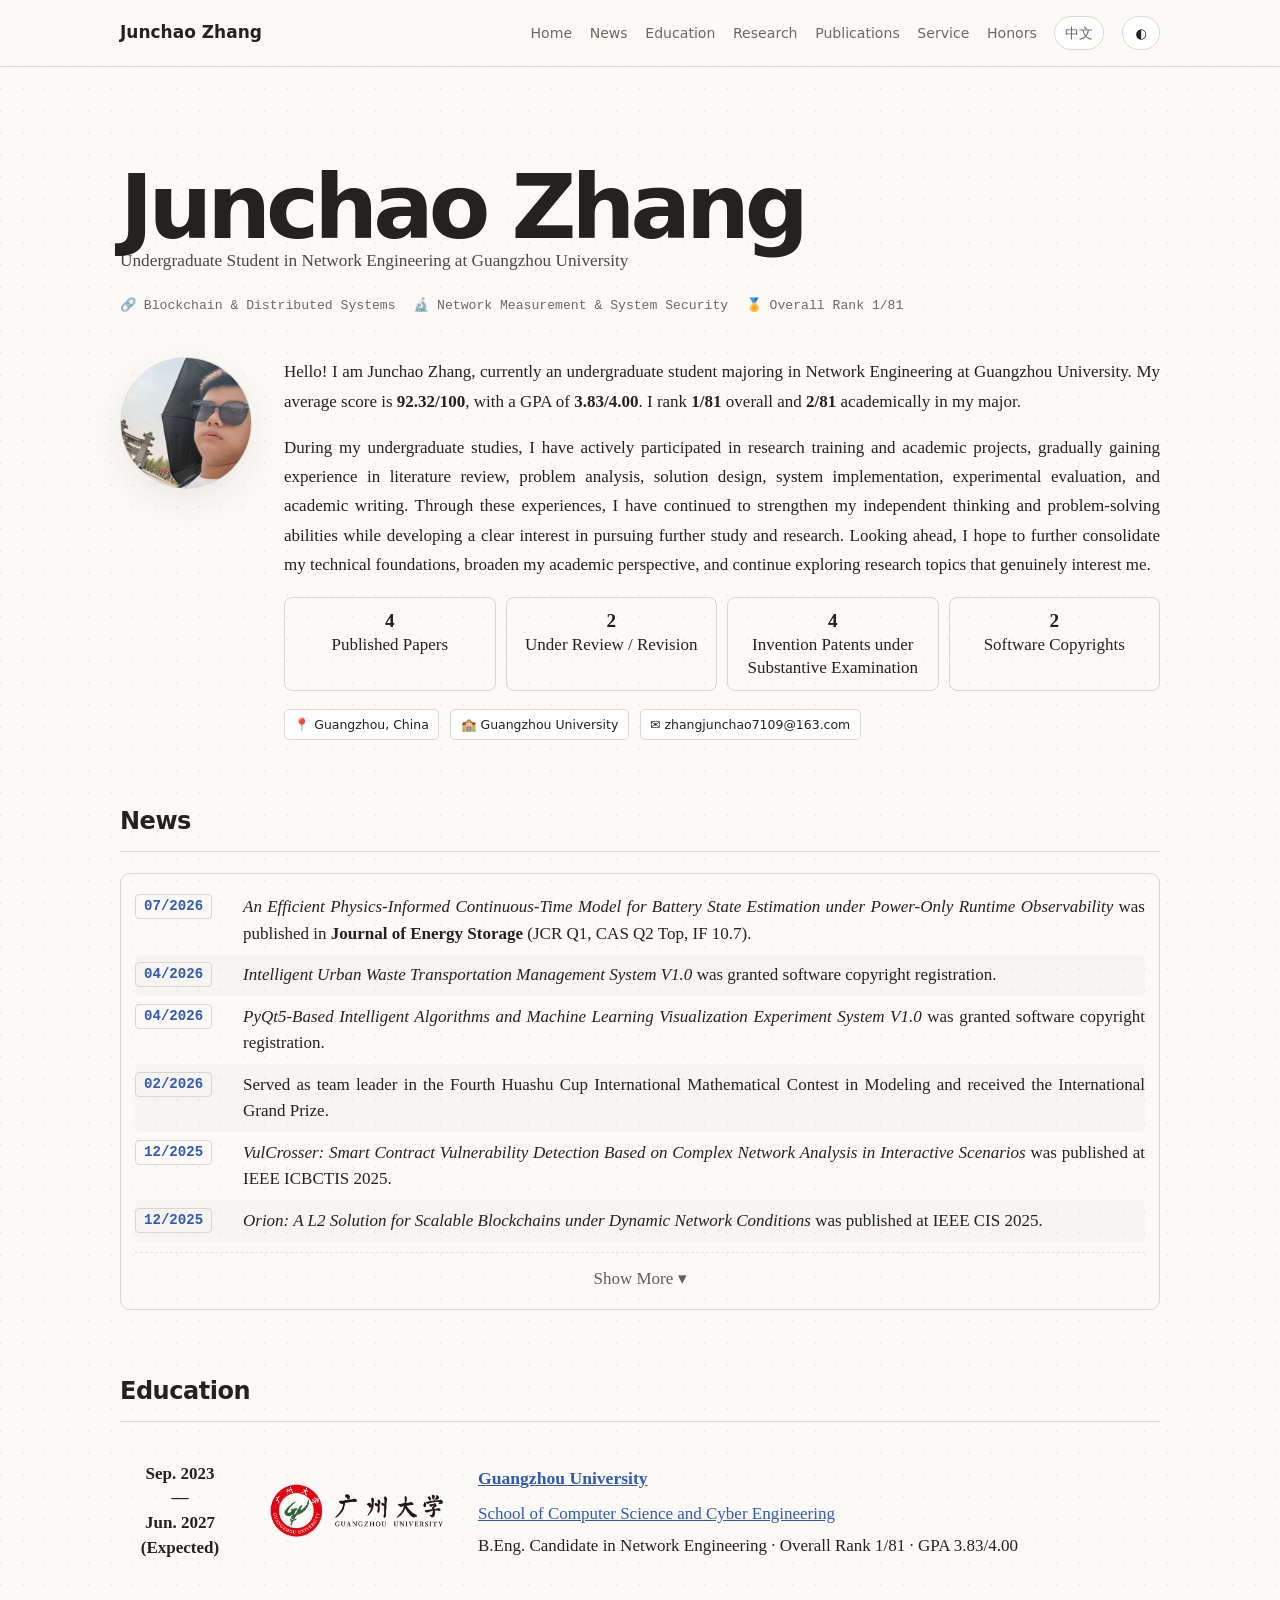
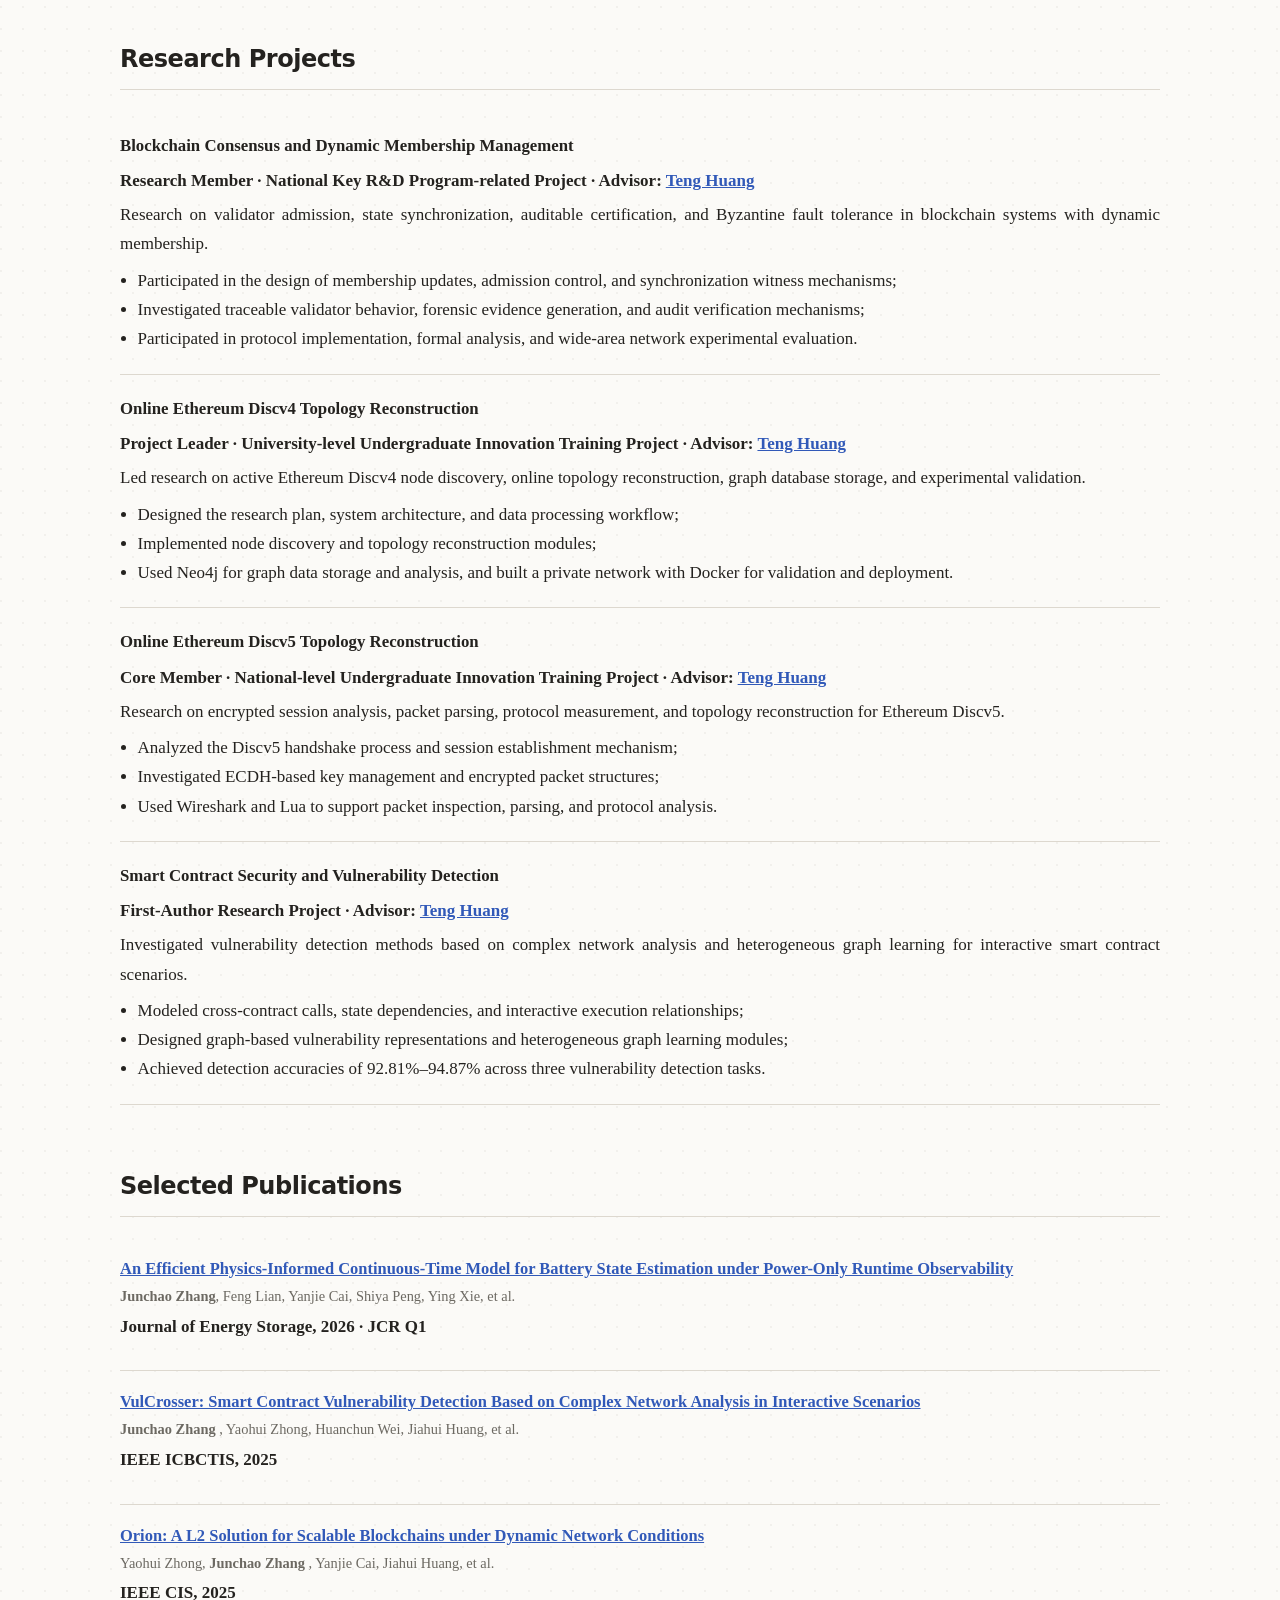
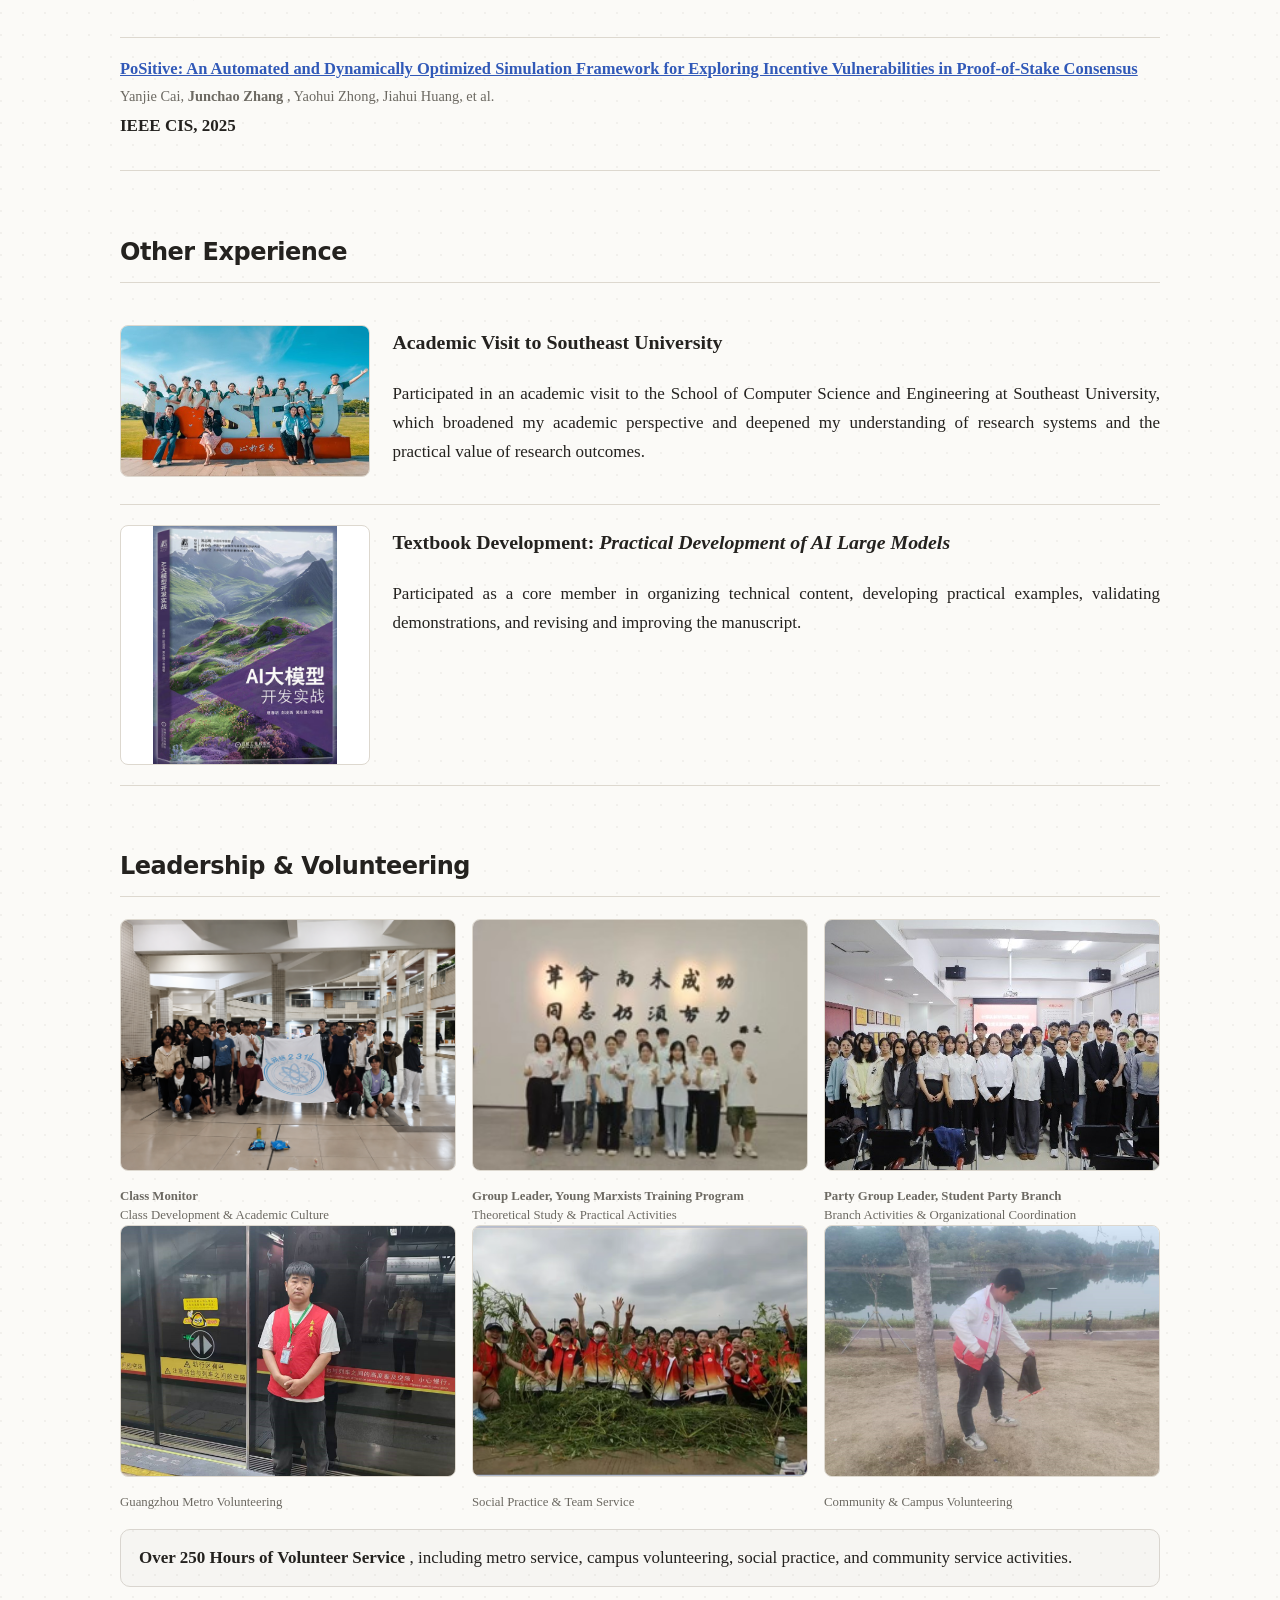
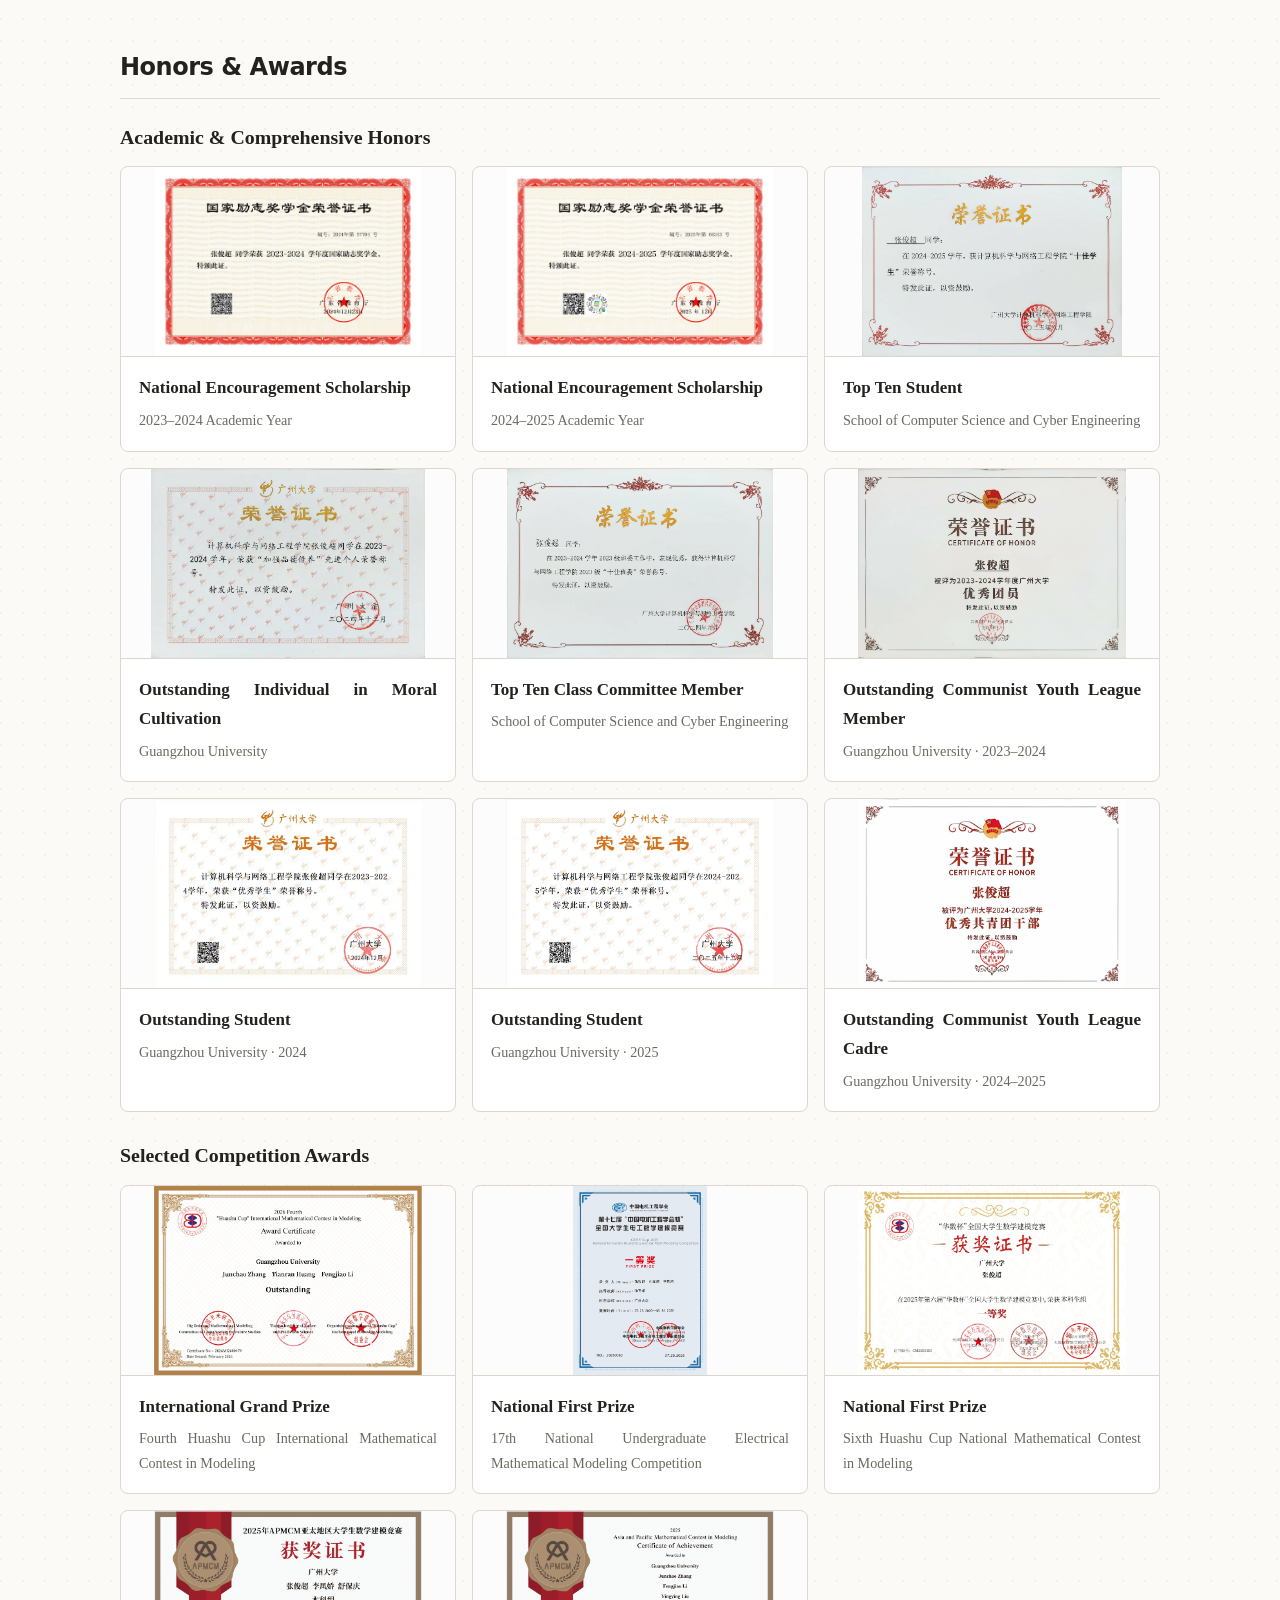
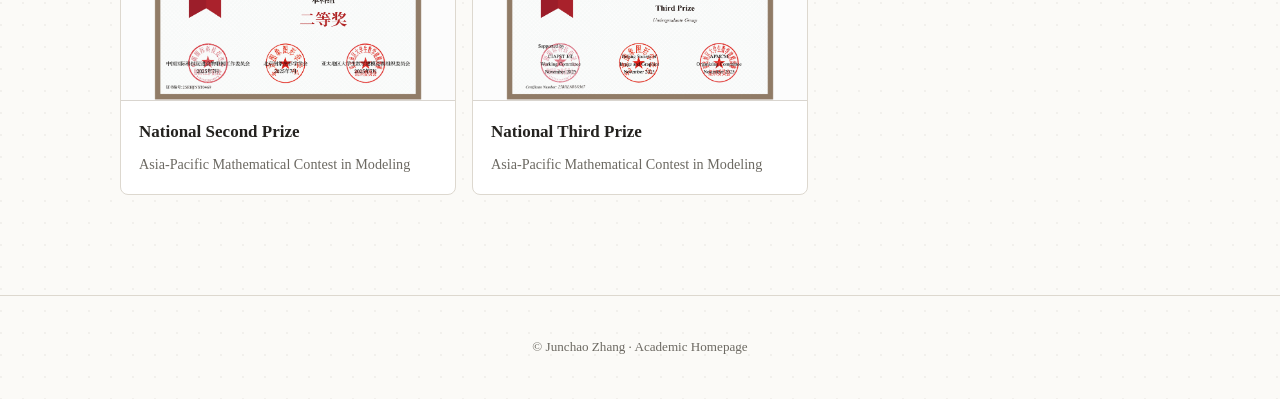
==== commit 5d96098c: "Update index.html" ====
--- a/index.html
+++ b/index.html
@@ -1,4 +1,3 @@
-```html
 <!doctype html>
 <html lang="en">
 <head>
@@ -2120,4 +2119,3 @@
 
 </body>
 </html>
-```
